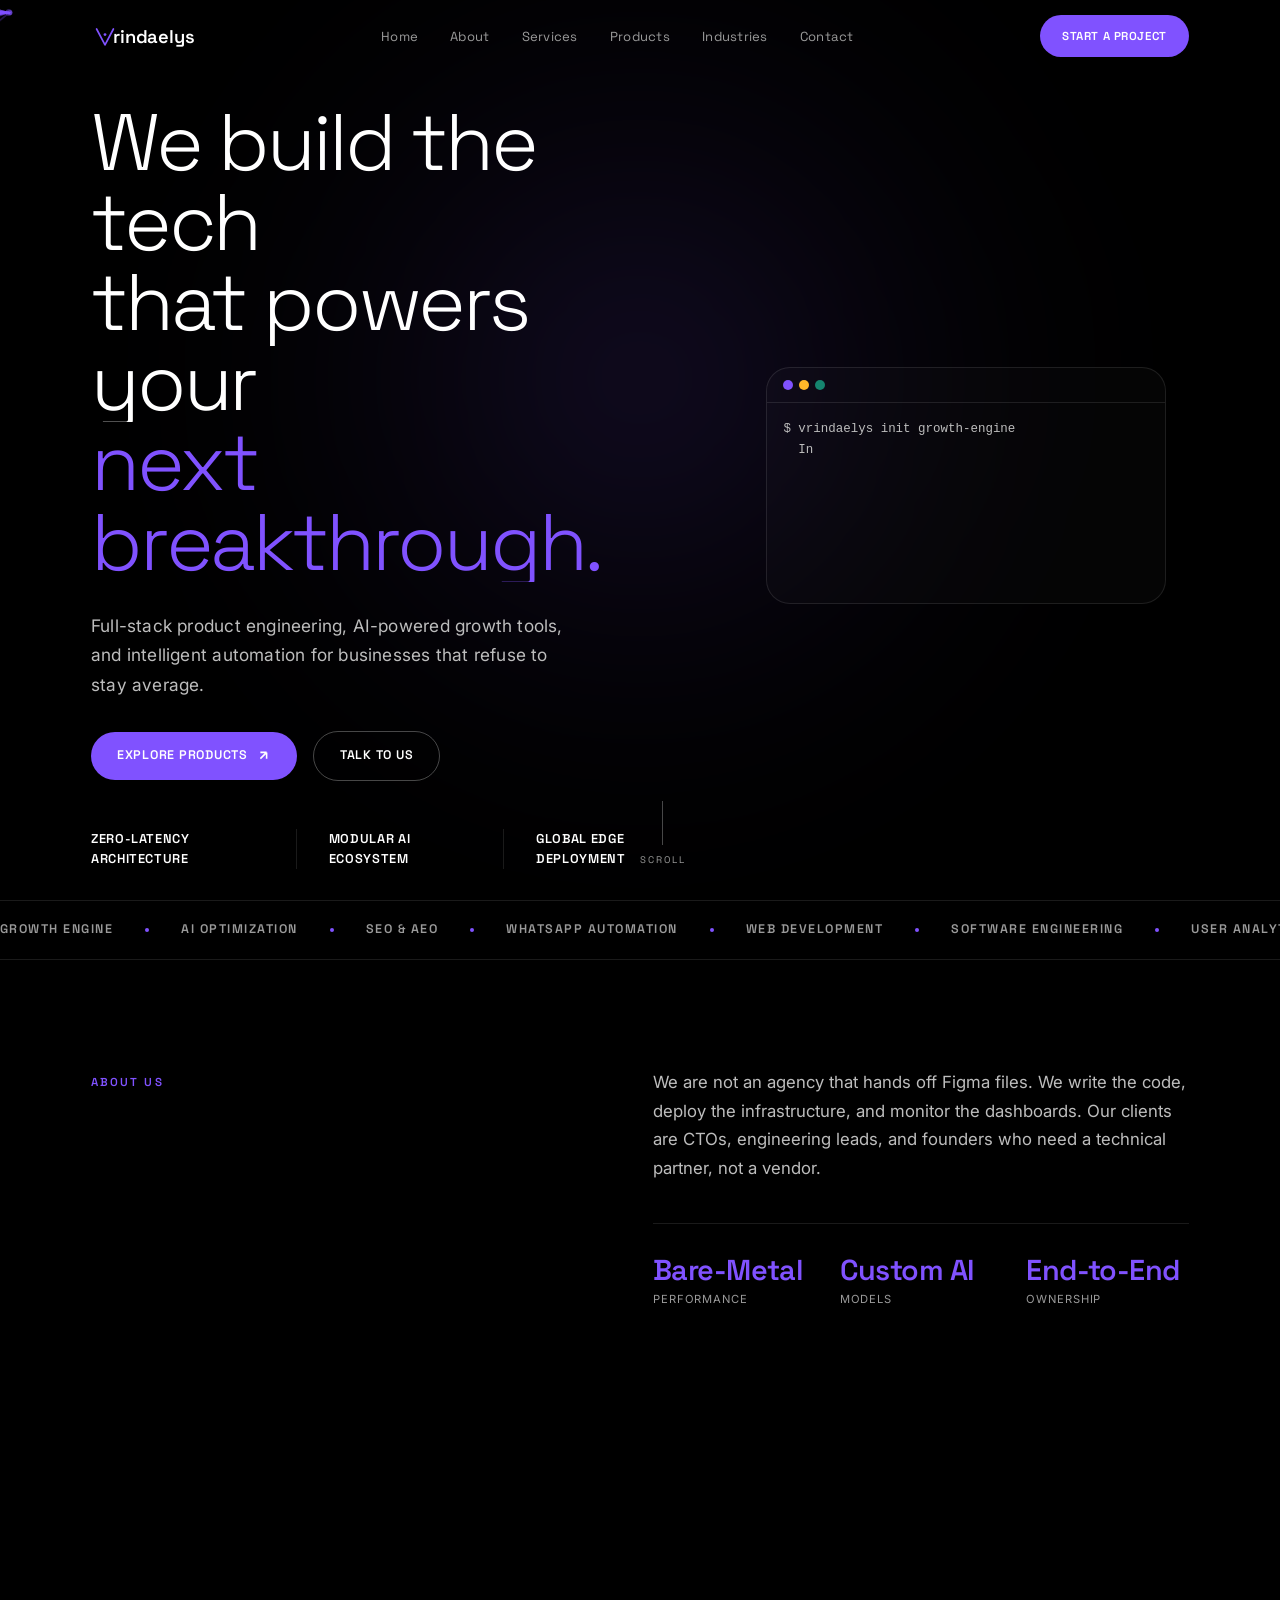
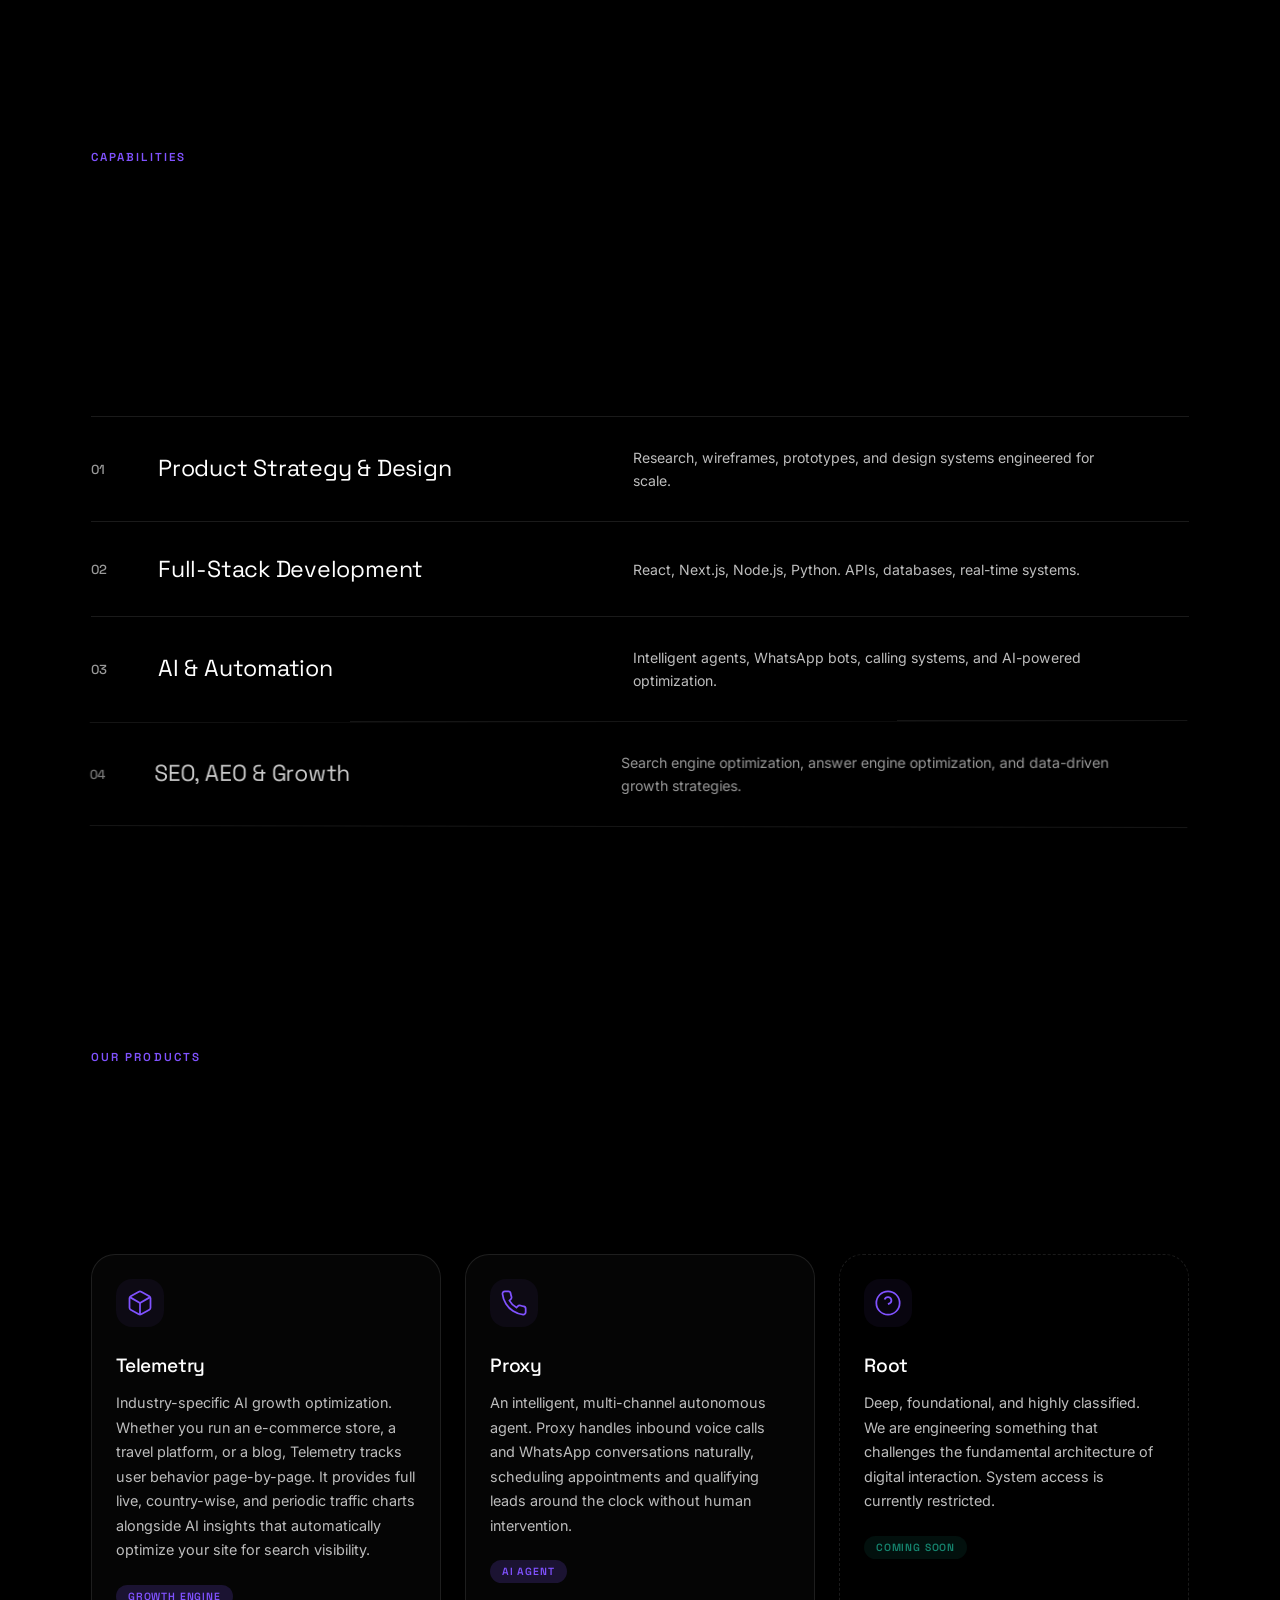
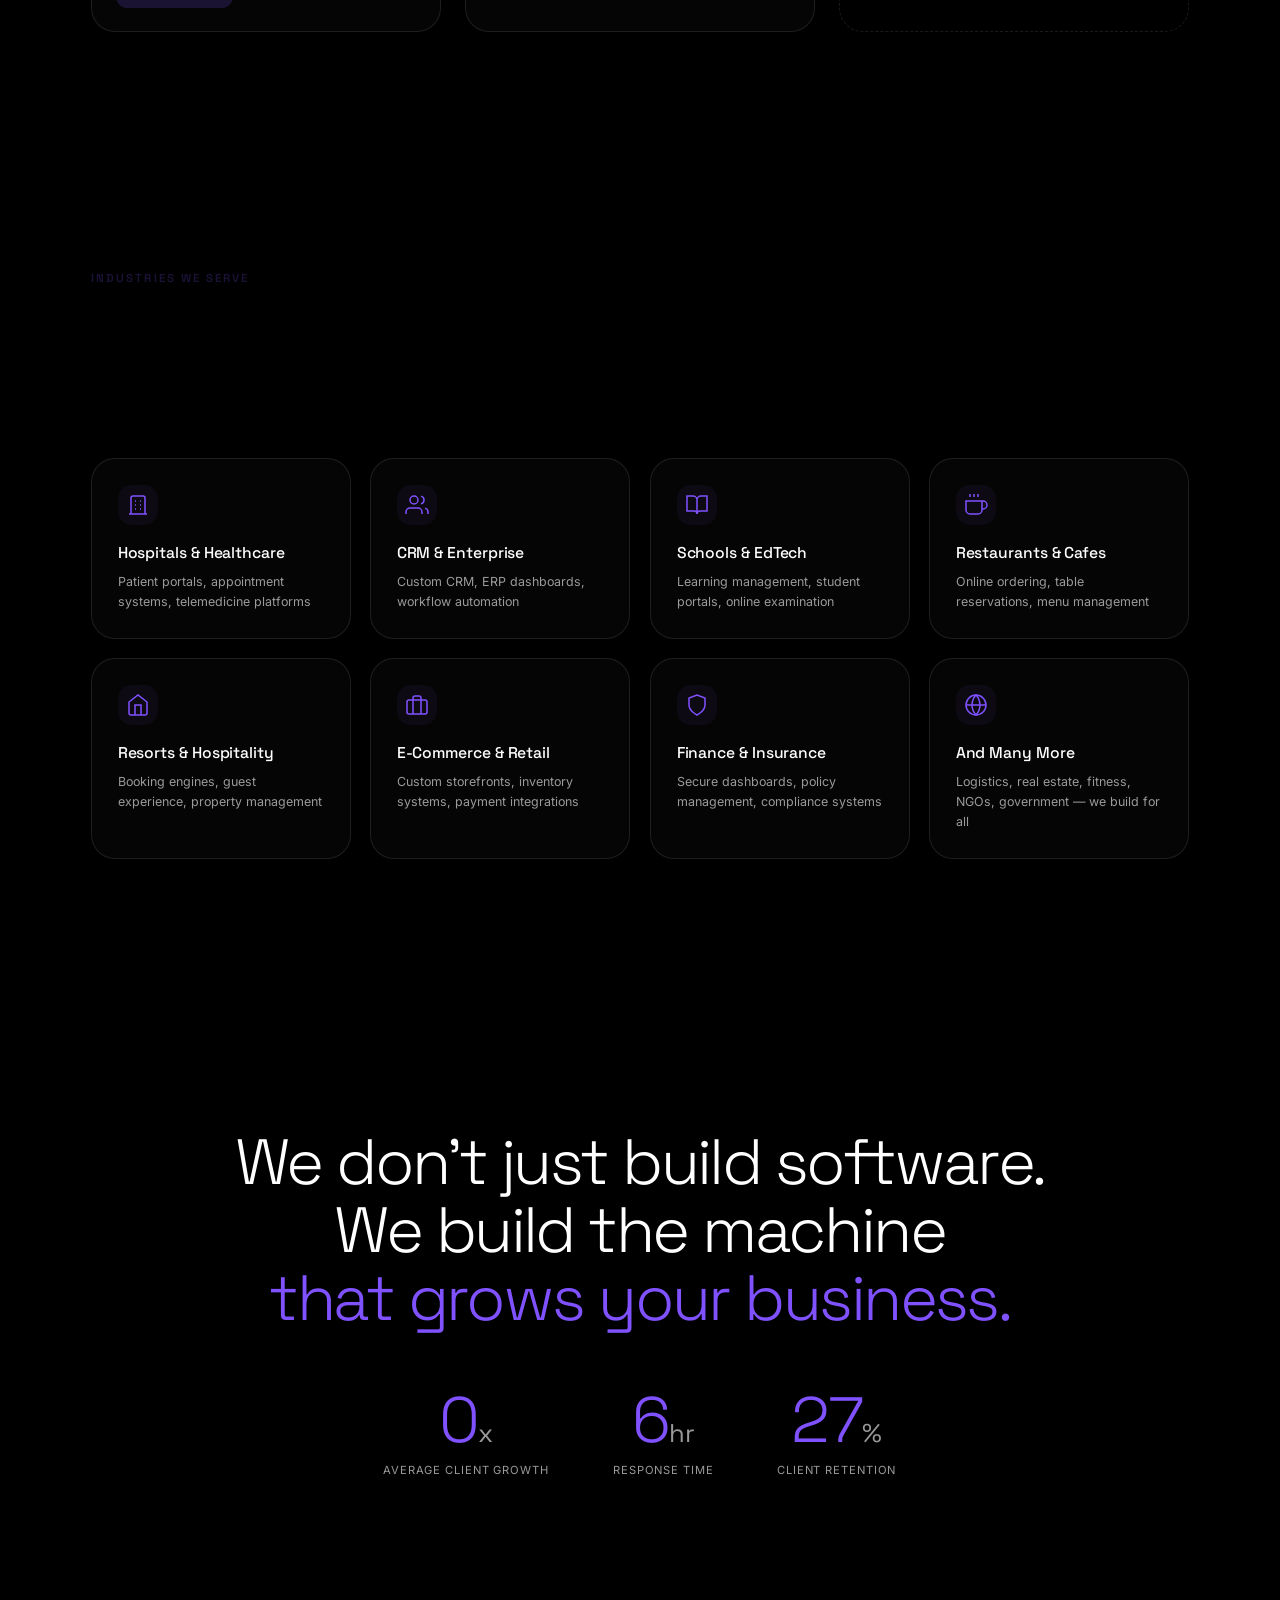
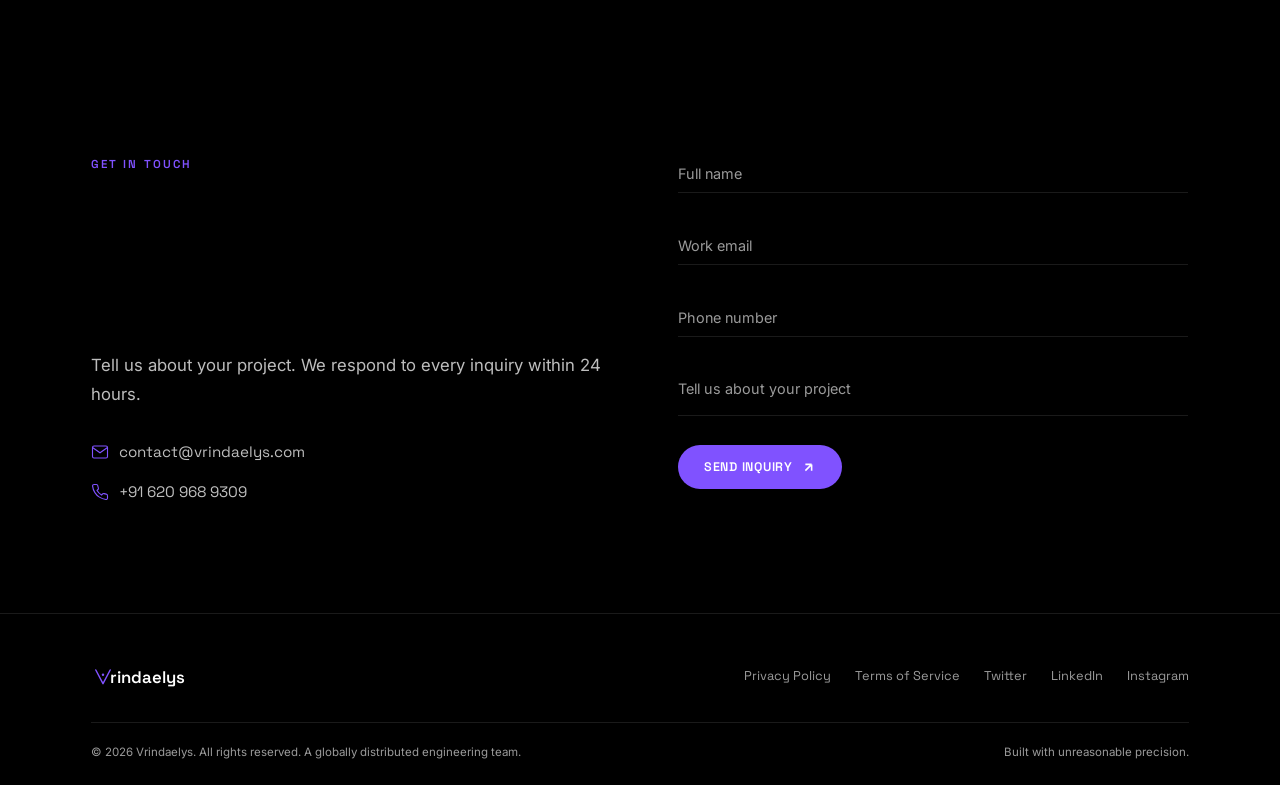
==== index.html @ 3edc466e "SEO and AI readiness changes" ====
<!DOCTYPE html>
<html lang="en">
<head>
    <meta charset="UTF-8">
    <meta name="viewport" content="width=device-width, initial-scale=1.0">
    <title>Vrindaelys — AI-Powered Product Engineering &amp; Growth</title>
    <meta name="description" content="Vrindaelys is a product engineering studio building full-stack software, AI agents, WhatsApp automation, and SEO growth tools for businesses worldwide.">
    <meta name="keywords" content="Vrindaelys, product engineering, full-stack development, AI agents, WhatsApp automation, SEO, AEO, growth tools, software engineering, web development">
    <meta name="author" content="Vrindaelys">
    <meta name="robots" content="index, follow, max-image-preview:large, max-snippet:-1, max-video-preview:-1">
    <meta name="theme-color" content="#000000">
    <link rel="canonical" href="https://www.vrindaelys.com/">

    <!-- Open Graph -->
    <meta property="og:type" content="website">
    <meta property="og:site_name" content="Vrindaelys">
    <meta property="og:title" content="Vrindaelys — AI-Powered Product Engineering &amp; Growth">
    <meta property="og:description" content="Vrindaelys is a product engineering studio building full-stack software, AI agents, WhatsApp automation, and SEO growth tools for businesses worldwide.">
    <meta property="og:url" content="https://www.vrindaelys.com/">
    <meta property="og:image" content="https://www.vrindaelys.com/assets/og-image.png">
    <meta property="og:image:width" content="1200">
    <meta property="og:image:height" content="630">
    <meta property="og:image:alt" content="Vrindaelys — product engineering studio">
    <meta property="og:locale" content="en_US">

    <!-- Twitter / X -->
    <meta name="twitter:card" content="summary_large_image">
    <meta name="twitter:title" content="Vrindaelys — AI-Powered Product Engineering &amp; Growth">
    <meta name="twitter:description" content="Full-stack software, AI agents, WhatsApp automation, and SEO growth tools for businesses worldwide.">
    <meta name="twitter:image" content="https://www.vrindaelys.com/assets/og-image.png">

    <!-- Icons & manifest -->
    <link rel="icon" type="image/svg+xml" href="/favicon.svg">
    <link rel="apple-touch-icon" href="/favicon.svg">
    <link rel="manifest" href="/site.webmanifest">

    <link rel="preconnect" href="https://fonts.googleapis.com">
    <link rel="preconnect" href="https://fonts.gstatic.com" crossorigin>
    <link href="https://fonts.googleapis.com/css2?family=Space+Grotesk:wght@300;400;500;600;700&family=Inter:wght@300;400;500;600;700&display=swap" rel="stylesheet">
    <link rel="stylesheet" href="styles/main.css?v=3">
    <link rel="stylesheet" href="styles/components.css?v=3">
    <link rel="stylesheet" href="styles/animations.css">
    <script async src="https://abggrowth-engine.onrender.com/snippet/abg.js" data-key="abg_live_0d83f8485c0e74e322b098e8" data-api="https://abggrowth-engine.onrender.com/api/v1"></script>

    <!-- Structured data: Organization + WebSite + Products for search & AI engines -->
    <script type="application/ld+json">
    {
      "@context": "https://schema.org",
      "@graph": [
        {
          "@type": "Organization",
          "@id": "https://www.vrindaelys.com/#organization",
          "name": "Vrindaelys",
          "legalName": "Vrindaelys",
          "url": "https://www.vrindaelys.com/",
          "logo": {
            "@type": "ImageObject",
            "url": "https://www.vrindaelys.com/favicon.svg"
          },
          "image": "https://www.vrindaelys.com/assets/og-image.png",
          "description": "Vrindaelys is a product engineering studio building full-stack software, AI agents, WhatsApp automation, and SEO growth tools for businesses worldwide.",
          "email": "contact@vrindaelys.com",
          "telephone": "+91-620-968-9309",
          "areaServed": "Worldwide",
          "address": {
            "@type": "PostalAddress",
            "addressCountry": "IN"
          },
          "knowsAbout": [
            "Product Engineering",
            "Full-Stack Development",
            "AI Agents",
            "WhatsApp Automation",
            "Voice Automation",
            "Search Engine Optimization",
            "Answer Engine Optimization",
            "Web Development",
            "Software Engineering"
          ],
          "sameAs": []
        },
        {
          "@type": "WebSite",
          "@id": "https://www.vrindaelys.com/#website",
          "url": "https://www.vrindaelys.com/",
          "name": "Vrindaelys",
          "description": "Product engineering studio building full-stack software, AI agents, automation, and SEO growth tools.",
          "publisher": { "@id": "https://www.vrindaelys.com/#organization" },
          "inLanguage": "en"
        },
        {
          "@type": "WebPage",
          "@id": "https://www.vrindaelys.com/#webpage",
          "url": "https://www.vrindaelys.com/",
          "name": "Vrindaelys — AI-Powered Product Engineering & Growth",
          "isPartOf": { "@id": "https://www.vrindaelys.com/#website" },
          "about": { "@id": "https://www.vrindaelys.com/#organization" },
          "inLanguage": "en"
        },
        {
          "@type": "SoftwareApplication",
          "name": "Telemetry",
          "applicationCategory": "BusinessApplication",
          "operatingSystem": "Web",
          "description": "Industry-specific AI growth optimization. Telemetry tracks user behavior page-by-page with live, country-wise, and periodic traffic charts plus AI insights that automatically optimize a site for search visibility.",
          "publisher": { "@id": "https://www.vrindaelys.com/#organization" }
        },
        {
          "@type": "SoftwareApplication",
          "name": "Proxy",
          "applicationCategory": "BusinessApplication",
          "operatingSystem": "Web",
          "description": "An intelligent, multi-channel autonomous agent. Proxy handles inbound voice calls and WhatsApp conversations naturally, scheduling appointments and qualifying leads around the clock.",
          "publisher": { "@id": "https://www.vrindaelys.com/#organization" }
        }
      ]
    }
    </script>
</head>
<body>
    <div class="glow-orb"></div>
    <div class="noise"></div>
    <canvas id="bgCanvas"></canvas>
    <canvas id="cursorCanvas"></canvas>
    <div id="fxLayer"></div>
    <div class="scroll-bar" id="scrollBar"></div>

    <nav class="nav" id="nav">
        <div class="nav-inner">
            <a href="#" class="logo" data-h>
                <svg width="28" height="28" viewBox="0 0 100 100" fill="none">
                    <path d="M20 25 L50 82 L80 25" stroke="currentColor" stroke-width="6" fill="none" stroke-linecap="round" stroke-linejoin="round"/>
                    <circle cx="50" cy="45" r="5" fill="currentColor"/>
                </svg>
                <span><span class="sr-only">V</span>rindaelys</span>
            </a>
            <div class="nav-links" id="navLinks">
                <a href="#home" class="nav-link" data-h>Home</a>
                <a href="#about" class="nav-link" data-h>About</a>
                <a href="#services" class="nav-link" data-h>Services</a>
                <a href="#products" class="nav-link" data-h>Products</a>
                <a href="#industries" class="nav-link" data-h>Industries</a>
                <a href="#contact" class="nav-link" data-h>Contact</a>
            </div>
            <a href="#contact" class="nav-cta" data-h>Start a project</a>
            <button class="burger" id="burger" aria-label="Menu"><span></span><span></span><span></span></button>
        </div>
    </nav>

    <div class="mob-overlay" id="mobOverlay">
        <div class="mob-inner">
            <a href="#home" class="mob-link">Home</a>
            <a href="#about" class="mob-link">About</a>
            <a href="#services" class="mob-link">Services</a>
            <a href="#products" class="mob-link">Products</a>
            <a href="#industries" class="mob-link">Industries</a>
            <a href="#contact" class="mob-link">Contact</a>
        </div>
    </div>

    <main>
        <!-- HERO -->
        <section id="home" class="hero">
            <div class="container hero-grid">
                <div class="hero-content">

                    <h1 class="hero-h1">
                        <span class="rv-mask" data-d="80"><span class="rv-inner">We build the tech</span></span>
                        <span class="rv-mask" data-d="160"><span class="rv-inner">that powers your</span></span>
                        <span class="rv-mask hero-accent" data-d="240"><span class="rv-inner">next breakthrough.</span></span>
                    </h1>
                    <p class="hero-sub rv" data-d="320">Full-stack product engineering, AI-powered growth tools, and intelligent automation for businesses that refuse to stay average.</p>
                    <div class="hero-btns rv" data-d="400">
                        <a href="#products" class="btn-primary" data-h>
                            <span>Explore products</span>
                            <svg width="15" height="15" viewBox="0 0 24 24" fill="none" stroke="currentColor" stroke-width="2.5"><path d="M7 17L17 7M17 7H7M17 7V17"/></svg>
                        </a>
                        <a href="#contact" class="btn-secondary" data-h>Talk to us</a>
                    </div>
                    <div class="hero-metrics rv" data-d="520">
                        <div class="hm"><span class="hm-text">Zero-Latency Architecture</span></div>
                        <div class="hm-sep"></div>
                        <div class="hm"><span class="hm-text">Modular AI Ecosystem</span></div>
                        <div class="hm-sep"></div>
                        <div class="hm"><span class="hm-text">Global Edge Deployment</span></div>
                    </div>
                </div>
                <div class="hero-visual rv" data-d="300">
                    <div class="terminal">
                        <div class="terminal-bar"><span></span><span></span><span></span></div>
                        <div class="terminal-body" id="terminalBody"></div>
                    </div>
                </div>
            </div>
            <div class="scroll-cue rv" data-d="700">
                <div class="sc-line"></div>
                <span>Scroll</span>
            </div>
        </section>

        <!-- TICKER -->
        <div class="ticker">
            <div class="ticker-track">
                <span>Growth Engine</span><span class="t-dot"></span>
                <span>AI Optimization</span><span class="t-dot"></span>
                <span>SEO & AEO</span><span class="t-dot"></span>
                <span>WhatsApp Automation</span><span class="t-dot"></span>
                <span>Web Development</span><span class="t-dot"></span>
                <span>Software Engineering</span><span class="t-dot"></span>
                <span>User Analytics</span><span class="t-dot"></span>
                <span>AI Agents</span><span class="t-dot"></span>
                <span>Growth Engine</span><span class="t-dot"></span>
                <span>AI Optimization</span><span class="t-dot"></span>
                <span>SEO & AEO</span><span class="t-dot"></span>
                <span>WhatsApp Automation</span><span class="t-dot"></span>
                <span>Web Development</span><span class="t-dot"></span>
                <span>Software Engineering</span><span class="t-dot"></span>
                <span>User Analytics</span><span class="t-dot"></span>
                <span>AI Agents</span><span class="t-dot"></span>
            </div>
        </div>

        <!-- ABOUT -->
        <section id="about" class="sec about-sec">
            <div class="container">
                <div class="about-grid">
                    <div class="about-left">
                        <span class="tag rv">About us</span>
                        <h2 class="sec-h rv">Vrindaelys is a team of engineers, architects, and designers who ship production-grade systems.</h2>
                    </div>
                    <div class="about-right">
                        <p class="body-p rv">We are not an agency that hands off Figma files. We write the code, deploy the infrastructure, and monitor the dashboards. Our clients are CTOs, engineering leads, and founders who need a technical partner, not a vendor.</p>
                        <div class="kpi-row rv">
                            <div class="kpi"><span class="kpi-n">Bare-Metal</span><span class="kpi-l">Performance</span></div>
                            <div class="kpi"><span class="kpi-n">Custom AI</span><span class="kpi-l">Models</span></div>
                            <div class="kpi"><span class="kpi-n">End-to-End</span><span class="kpi-l">Ownership</span></div>
                        </div>
                    </div>
                </div>
            </div>
        </section>

        <!-- SERVICES -->
        <section id="services" class="sec services-sec">
            <div class="container">
                <span class="tag rv">Capabilities</span>
                <h2 class="sec-h rv">End-to-end product engineering.</h2>
                <div class="srv-list">
                    <div class="srv-row rv" data-h>
                        <span class="srv-i">01</span>
                        <h3 class="srv-t">Product Strategy & Design</h3>
                        <p class="srv-d">Research, wireframes, prototypes, and design systems engineered for scale.</p>
                        <div class="srv-arrow"><svg width="18" height="18" viewBox="0 0 24 24" fill="none" stroke="currentColor" stroke-width="2"><path d="M7 17L17 7M17 7H7M17 7V17"/></svg></div>
                    </div>
                    <div class="srv-row rv" data-h>
                        <span class="srv-i">02</span>
                        <h3 class="srv-t">Full-Stack Development</h3>
                        <p class="srv-d">React, Next.js, Node.js, Python. APIs, databases, real-time systems.</p>
                        <div class="srv-arrow"><svg width="18" height="18" viewBox="0 0 24 24" fill="none" stroke="currentColor" stroke-width="2"><path d="M7 17L17 7M17 7H7M17 7V17"/></svg></div>
                    </div>
                    <div class="srv-row rv" data-h>
                        <span class="srv-i">03</span>
                        <h3 class="srv-t">AI & Automation</h3>
                        <p class="srv-d">Intelligent agents, WhatsApp bots, calling systems, and AI-powered optimization.</p>
                        <div class="srv-arrow"><svg width="18" height="18" viewBox="0 0 24 24" fill="none" stroke="currentColor" stroke-width="2"><path d="M7 17L17 7M17 7H7M17 7V17"/></svg></div>
                    </div>
                    <div class="srv-row rv" data-h>
                        <span class="srv-i">04</span>
                        <h3 class="srv-t">SEO, AEO & Growth</h3>
                        <p class="srv-d">Search engine optimization, answer engine optimization, and data-driven growth strategies.</p>
                        <div class="srv-arrow"><svg width="18" height="18" viewBox="0 0 24 24" fill="none" stroke="currentColor" stroke-width="2"><path d="M7 17L17 7M17 7H7M17 7V17"/></svg></div>
                    </div>
                </div>
            </div>
        </section>

        <!-- PRODUCTS -->
        <section id="products" class="sec products-sec">
            <div class="container">
                <span class="tag rv">Our products</span>
                <h2 class="sec-h rv">Tools we built and ship ourselves.</h2>
                <div class="prod-grid">
                    <div class="prod-card rv" data-h>
                        <div class="prod-icon">
                            <svg width="28" height="28" viewBox="0 0 24 24" fill="none" stroke="currentColor" stroke-width="1.5"><path d="M21 16V8a2 2 0 00-1-1.73l-7-4a2 2 0 00-2 0l-7 4A2 2 0 003 8v8a2 2 0 001 1.73l7 4a2 2 0 002 0l7-4A2 2 0 0021 16z"/><polyline points="3.27 6.96 12 12.01 20.73 6.96"/><line x1="12" y1="22.08" x2="12" y2="12"/></svg>
                        </div>
                        <h3>Telemetry</h3>
                        <p>Industry-specific AI growth optimization. Whether you run an e-commerce store, a travel platform, or a blog, Telemetry tracks user behavior page-by-page. It provides full live, country-wise, and periodic traffic charts alongside AI insights that automatically optimize your site for search visibility.</p>
                        <span class="prod-tag">Growth Engine</span>
                    </div>
                    <div class="prod-card rv" data-h>
                        <div class="prod-icon">
                            <svg width="28" height="28" viewBox="0 0 24 24" fill="none" stroke="currentColor" stroke-width="1.5"><path d="M22 16.92v3a2 2 0 01-2.18 2 19.79 19.79 0 01-8.63-3.07 19.5 19.5 0 01-6-6 19.79 19.79 0 01-3.07-8.67A2 2 0 014.11 2h3a2 2 0 012 1.72c.127.96.361 1.903.7 2.81a2 2 0 01-.45 2.11L8.09 9.91a16 16 0 006 6l1.27-1.27a2 2 0 012.11-.45c.907.339 1.85.573 2.81.7A2 2 0 0122 16.92z"/></svg>
                        </div>
                        <h3>Proxy</h3>
                        <p>An intelligent, multi-channel autonomous agent. Proxy handles inbound voice calls and WhatsApp conversations naturally, scheduling appointments and qualifying leads around the clock without human intervention.</p>
                        <span class="prod-tag">AI Agent</span>
                    </div>
                    <div class="prod-card prod-card--teaser rv" data-h>
                        <div class="prod-icon">
                            <svg width="28" height="28" viewBox="0 0 24 24" fill="none" stroke="currentColor" stroke-width="1.5"><circle cx="12" cy="12" r="10"/><path d="M9.09 9a3 3 0 015.83 1c0 2-3 3-3 3M12 17h.01"/></svg>
                        </div>
                        <h3>Root</h3>
                        <p>Deep, foundational, and highly classified. We are engineering something that challenges the fundamental architecture of digital interaction. System access is currently restricted.</p>
                        <span class="prod-tag">Coming Soon</span>
                    </div>
                </div>
            </div>
        </section>

        <!-- INDUSTRIES -->
        <section id="industries" class="sec industries-sec">
            <div class="container">
                <span class="tag rv">Industries we serve</span>
                <h2 class="sec-h rv">We build for every business that wants to win online.</h2>
                <div class="ind-grid">
                    <div class="ind-card rv" data-h>
                        <div class="ind-icon"><svg width="24" height="24" viewBox="0 0 24 24" fill="none" stroke="currentColor" stroke-width="1.5"><path d="M3 21h18M9 8h1M9 12h1M9 16h1M14 8h1M14 12h1M14 16h1M5 21V5a2 2 0 012-2h10a2 2 0 012 2v16"/></svg></div>
                        <h4>Hospitals & Healthcare</h4>
                        <p>Patient portals, appointment systems, telemedicine platforms</p>
                    </div>
                    <div class="ind-card rv" data-h>
                        <div class="ind-icon"><svg width="24" height="24" viewBox="0 0 24 24" fill="none" stroke="currentColor" stroke-width="1.5"><path d="M17 21v-2a4 4 0 00-4-4H5a4 4 0 00-4 4v2M9 11a4 4 0 100-8 4 4 0 000 8zM23 21v-2a4 4 0 00-3-3.87M16 3.13a4 4 0 010 7.75"/></svg></div>
                        <h4>CRM & Enterprise</h4>
                        <p>Custom CRM, ERP dashboards, workflow automation</p>
                    </div>
                    <div class="ind-card rv" data-h>
                        <div class="ind-icon"><svg width="24" height="24" viewBox="0 0 24 24" fill="none" stroke="currentColor" stroke-width="1.5"><path d="M2 3h6a4 4 0 014 4v14a3 3 0 00-3-3H2zM22 3h-6a4 4 0 00-4 4v14a3 3 0 013-3h7z"/></svg></div>
                        <h4>Schools & EdTech</h4>
                        <p>Learning management, student portals, online examination</p>
                    </div>
                    <div class="ind-card rv" data-h>
                        <div class="ind-icon"><svg width="24" height="24" viewBox="0 0 24 24" fill="none" stroke="currentColor" stroke-width="1.5"><path d="M18 8h1a4 4 0 010 8h-1M2 8h16v9a4 4 0 01-4 4H6a4 4 0 01-4-4V8zM6 1v3M10 1v3M14 1v3"/></svg></div>
                        <h4>Restaurants & Cafes</h4>
                        <p>Online ordering, table reservations, menu management</p>
                    </div>
                    <div class="ind-card rv" data-h>
                        <div class="ind-icon"><svg width="24" height="24" viewBox="0 0 24 24" fill="none" stroke="currentColor" stroke-width="1.5"><path d="M3 9l9-7 9 7v11a2 2 0 01-2 2H5a2 2 0 01-2-2z"/><polyline points="9 22 9 12 15 12 15 22"/></svg></div>
                        <h4>Resorts & Hospitality</h4>
                        <p>Booking engines, guest experience, property management</p>
                    </div>
                    <div class="ind-card rv" data-h>
                        <div class="ind-icon"><svg width="24" height="24" viewBox="0 0 24 24" fill="none" stroke="currentColor" stroke-width="1.5"><rect x="2" y="7" width="20" height="14" rx="2" ry="2"/><path d="M16 21V5a2 2 0 00-2-2h-4a2 2 0 00-2 2v16"/></svg></div>
                        <h4>E-Commerce & Retail</h4>
                        <p>Custom storefronts, inventory systems, payment integrations</p>
                    </div>
                    <div class="ind-card rv" data-h>
                        <div class="ind-icon"><svg width="24" height="24" viewBox="0 0 24 24" fill="none" stroke="currentColor" stroke-width="1.5"><path d="M12 22s8-4 8-10V5l-8-3-8 3v7c0 6 8 10 8 10z"/></svg></div>
                        <h4>Finance & Insurance</h4>
                        <p>Secure dashboards, policy management, compliance systems</p>
                    </div>
                    <div class="ind-card rv" data-h>
                        <div class="ind-icon"><svg width="24" height="24" viewBox="0 0 24 24" fill="none" stroke="currentColor" stroke-width="1.5"><circle cx="12" cy="12" r="10"/><line x1="2" y1="12" x2="22" y2="12"/><path d="M12 2a15.3 15.3 0 014 10 15.3 15.3 0 01-4 10 15.3 15.3 0 01-4-10 15.3 15.3 0 014-10z"/></svg></div>
                        <h4>And Many More</h4>
                        <p class="scramble" data-text="Logistics, real estate, fitness, NGOs, government — we build for all">Logistics, real estate, fitness, NGOs, government — we build for all</p>
                    </div>
                </div>
            </div>
        </section>

        <!-- BIG STATEMENT (replaces work/testimonial) -->
        <section class="sec statement-sec">
            <div class="container">
                <div class="statement rv">
                    <h2 class="statement-h">
                        <span class="s-line rv" data-d="0">We don't just build software.</span>
                        <span class="s-line rv" data-d="120">We build the machine</span>
                        <span class="s-line s-accent rv" data-d="240">that grows your business.</span>
                    </h2>
                    <div class="statement-stats">
                        <div class="ss rv" data-d="300"><span class="ss-n" data-count="3" data-int>0</span><span class="ss-u">x</span><span class="ss-l">Average client growth</span></div>
                        <div class="ss rv" data-d="380"><span class="ss-n" data-count="24" data-int>0</span><span class="ss-u">hr</span><span class="ss-l">Response time</span></div>
                        <div class="ss rv" data-d="460"><span class="ss-n" data-count="100" data-int>0</span><span class="ss-u">%</span><span class="ss-l">Client retention</span></div>
                    </div>
                </div>
            </div>
        </section>

        <!-- CONTACT -->
        <section id="contact" class="sec contact-sec">
            <div class="container">
                <div class="contact-grid">
                    <div class="contact-left">
                        <span class="tag rv">Get in touch</span>
                        <h2 class="contact-h rv">Let's build<br>something real.</h2>
                        <p class="body-p rv">Tell us about your project. We respond to every inquiry within 24 hours.</p>
                        <div class="contact-details rv">
                            <a href="mailto:contact@vrindaelys.com" class="contact-item" data-h>
                                <svg width="18" height="18" viewBox="0 0 24 24" fill="none" stroke="currentColor" stroke-width="1.5"><path d="M4 4h16c1.1 0 2 .9 2 2v12c0 1.1-.9 2-2 2H4c-1.1 0-2-.9-2-2V6c0-1.1.9-2 2-2z"/><polyline points="22,6 12,13 2,6"/></svg>
                                <span>contact@vrindaelys.com</span>
                            </a>
                            <a href="tel:+916209689309" class="contact-item" data-h>
                                <svg width="18" height="18" viewBox="0 0 24 24" fill="none" stroke="currentColor" stroke-width="1.5"><path d="M22 16.92v3a2 2 0 01-2.18 2 19.79 19.79 0 01-8.63-3.07 19.5 19.5 0 01-6-6 19.79 19.79 0 01-3.07-8.67A2 2 0 014.11 2h3a2 2 0 012 1.72c.127.96.361 1.903.7 2.81a2 2 0 01-.45 2.11L8.09 9.91a16 16 0 006 6l1.27-1.27a2 2 0 012.11-.45c.907.339 1.85.573 2.81.7A2 2 0 0122 16.92z"/></svg>
                                <span>+91 620 968 9309</span>
                            </a>
                        </div>
                    </div>
                    <div class="contact-right">
                        <form id="contactForm" autocomplete="off">
                            <div class="fld rv">
                                <input type="text" id="cName" name="name" required placeholder=" ">
                                <label for="cName">Full name</label>
                                <div class="fld-bar"></div>
                            </div>
                            <div class="fld rv">
                                <input type="email" id="cEmail" name="email" required placeholder=" ">
                                <label for="cEmail">Work email</label>
                                <div class="fld-bar"></div>
                            </div>
                            <div class="fld rv">
                                <input type="tel" id="cPhone" name="phone" placeholder=" ">
                                <label for="cPhone">Phone number</label>
                                <div class="fld-bar"></div>
                            </div>
                            <div class="fld rv">
                                <textarea id="cMsg" name="message" rows="1" required placeholder=" "></textarea>
                                <label for="cMsg">Tell us about your project</label>
                                <div class="fld-bar"></div>
                            </div>
                            <button type="submit" class="btn-primary submit-btn rv" data-h>
                                <span class="s-label">Send inquiry</span>
                                <span class="s-load">Sending...</span>
                                <span class="s-done">Sent</span>
                                <svg width="15" height="15" viewBox="0 0 24 24" fill="none" stroke="currentColor" stroke-width="2.5"><path d="M7 17L17 7M17 7H7M17 7V17"/></svg>
                            </button>
                        </form>
                    </div>
                </div>
            </div>
        </section>
    </main>

    <footer class="footer">
        <div class="container footer-inner">
            <div class="footer-top">
                <div class="footer-brand">
                    <svg width="24" height="24" viewBox="0 0 100 100" fill="none"><path d="M20 25 L50 82 L80 25" stroke="currentColor" stroke-width="6" fill="none" stroke-linecap="round" stroke-linejoin="round"/><circle cx="50" cy="45" r="5" fill="currentColor"/></svg>
                    <span><span class="sr-only">V</span>rindaelys</span>
                </div>
                <div class="footer-links">
                    <a href="#" data-h>Privacy Policy</a>
                    <a href="#" data-h>Terms of Service</a>
                    <a href="#" data-h>Twitter</a>
                    <a href="#" data-h>LinkedIn</a>
                    <a href="#" data-h>Instagram</a>
                </div>
            </div>
            <div class="footer-bottom">
                <span>&copy; 2026 Vrindaelys. All rights reserved. A globally distributed engineering team.</span>
                <span>Built with unreasonable precision.</span>
            </div>
        </div>
    </footer>

    <script src="js/main.js"></script>
</body>
</html>
---- styles/main.css ----
:root {
    /* ===== DALA SYSTEM — pure void + single violet authority ===== */
    --bg: #000000;            /* Void — base canvas */
    --bg-raised: rgba(255,255,255,0.02); /* barely-there; cards are hairlines on the void */
    --bg-tint: rgba(128,82,255,0.06);
    --text: #ffffff;          /* Bone */
    --text-2: #bdbdbd;        /* Ash — secondary */
    --text-3: #9a9a9a;        /* Smoke — tertiary */
    --accent: #8052ff;        /* Plum Voltage — the only filled chromatic surface */
    --accent-2: #9a78ff;      /* lighter plum for hover */
    --accent-glow: rgba(128,82,255,0.18);
    --amber: #ffb829;         /* Amber Spark — lightweight accent only */
    --green: #15846e;         /* Lichen — success / node accent */
    --red: #fa5252;
    --border: rgba(255,255,255,0.10);
    --border-h: rgba(255,255,255,0.28);

    --f1: 'Space Grotesk', system-ui, sans-serif;
    --f2: 'Inter', system-ui, sans-serif;

    --ease: cubic-bezier(0.22, 1, 0.36, 1);
    --fast: .25s;
    --med: .5s;
    --nav-h: 72px;
    --r: 24px;       /* Dala radius — rounded squares for cards */
    --pill: 999px;   /* full pills for small interactive elements */
}

*,*::before,*::after{margin:0;padding:0;box-sizing:border-box}
.sr-only{position:absolute;width:1px;height:1px;padding:0;margin:-1px;overflow:hidden;clip:rect(0,0,0,0);white-space:nowrap;border:0}
::selection{background:var(--accent);color:#fff}
html{scroll-behavior:smooth;font-size:16px;-webkit-font-smoothing:antialiased}

body{
    font-family:var(--f2);
    background:var(--bg);
    color:var(--text);
    line-height:1.6;
    overflow-x:hidden;
    cursor:none;
}

a{color:inherit;text-decoration:none;cursor:none}
button{cursor:none;border:none;background:none;font-family:inherit}
input,textarea,select{cursor:none;font-family:inherit}

.container{max-width:1200px;margin:0 auto;padding:0 clamp(20px,4vw,56px)}

/* Ambient glow — single subtle plum radial (no gradients of mixed hue, no noise) */
.glow-orb {
    position: fixed;
    top: 42%; left: 50%;
    transform: translate(-50%, -50%);
    width: 70vw; height: 70vw;
    background: radial-gradient(circle, rgba(128,82,255,0.16) 0%, rgba(128,82,255,0.05) 35%, rgba(0,0,0,0) 70%);
    border-radius: 50%;
    z-index: 0;
    pointer-events: none;
    animation: pulseOrb 14s infinite alternate ease-in-out;
    filter: blur(90px);
}
@keyframes pulseOrb {
    0% { transform: translate(-50%, -50%) scale(1); opacity: 0.55; }
    100% { transform: translate(-50%, -50%) scale(1.18); opacity: 0.85; }
}
/* Dala forbids texture/noise on the void */
.noise { display: none; }

/* Canvas */
#bgCanvas{position:fixed;top:0;left:0;width:100%;height:100%;z-index:2;pointer-events:none}
#cursorCanvas{position:fixed;top:0;left:0;width:100%;height:100%;z-index:99999;pointer-events:none}

/* Click FX */
#fxLayer{position:fixed;inset:0;z-index:99990;pointer-events:none;overflow:hidden}

.fx-ring{
    position:absolute;
    border-radius:50%;
    border:2px solid var(--accent);
    transform:translate(-50%,-50%) scale(0);
    opacity:.7;
    animation:ring-expand .7s var(--ease) forwards;
}
.fx-ring.r2{border-color:var(--accent-2);animation-delay:.08s;animation-duration:.9s}
.fx-ring.r3{border-color:var(--amber);animation-delay:.15s;animation-duration:1.1s}

@keyframes ring-expand{to{transform:translate(-50%,-50%) scale(1);opacity:0}}

.fx-dot{
    position:absolute;
    width:5px;height:5px;
    border-radius:50%;
    transform:translate(-50%,-50%);
}

/* Progress */
.scroll-bar{position:fixed;top:0;left:0;width:0;height:3px;background:var(--accent);z-index:10001;border-radius:0 2px 2px 0}

/* ===== Eyebrow / kicker — system flag above headlines ===== */
.tag{
    display:inline-block;
    font-family:var(--f1);
    font-size:.72rem;font-weight:600;
    text-transform:uppercase;letter-spacing:.18em;
    color:var(--accent);margin-bottom:1.4rem;
}

.sec{padding:clamp(72px,12vh,160px) 0;position:relative;z-index:1}

/* ===== Display headlines — etched-thin signature (weight 300, tight tracking) ===== */
.sec-h{
    font-family:var(--f1);
    font-size:clamp(2.1rem,4.6vw,3.6rem);
    font-weight:300;line-height:1.08;
    letter-spacing:-.035em;
    margin-bottom:2.5rem;max-width:720px;
}

.body-p{font-size:1.05rem;color:var(--text-2);max-width:540px;line-height:1.7}

@media(max-width:768px){
    .cur-dot,.cur-ring{display:none!important}
    body{cursor:auto}
    a,button,input,textarea,select{cursor:auto}
}
---- styles/components.css ----
/* NAV */
.nav{position:fixed;top:0;left:0;right:0;height:var(--nav-h);z-index:1000;transition:background var(--fast) ease,box-shadow var(--fast) ease}
.nav.scrolled{background:rgba(0,0,0,.72);backdrop-filter:blur(18px);-webkit-backdrop-filter:blur(18px);box-shadow:0 1px 0 var(--border)}
.nav-inner{max-width:1200px;margin:0 auto;padding:0 clamp(20px,4vw,56px);height:100%;display:flex;align-items:center;justify-content:space-between}

.logo{display:flex;align-items:center;gap:0;color:var(--text);transition:opacity .3s ease}
.logo:hover{opacity:.65}
.logo svg{color:var(--accent)}
.logo span{font-family:var(--f1);font-size:1.15rem;font-weight:600;letter-spacing:-.01em;margin-top:2px;margin-left:-6px}

.nav-links{display:flex;gap:2rem}
.nav-link{font-family:var(--f1);font-size:.82rem;font-weight:400;color:var(--text-3);position:relative;padding:3px 0;letter-spacing:.021em;transition:color var(--fast) ease}
.nav-link::after{content:'';position:absolute;bottom:-2px;left:0;width:0;height:2px;background:var(--accent);border-radius:1px;transition:width var(--med) var(--ease)}
.nav-link:hover{color:var(--text)}
.nav-link:hover::after{width:100%}

/* Ghost nav pill — the only colored element in the header */
.nav-cta{font-family:var(--f1);font-size:.72rem;font-weight:600;text-transform:uppercase;letter-spacing:.05em;color:#fff;background:var(--accent);padding:12px 22px;border-radius:var(--pill);transition:background var(--fast) ease,transform .2s var(--ease)}
.nav-cta:hover{background:var(--accent-2);transform:translateY(-1px)}

.burger{display:none;width:26px;height:18px;position:relative;z-index:1001}
.burger span{display:block;position:absolute;left:0;width:100%;height:2px;background:var(--text);border-radius:1px;transition:all .4s var(--ease)}
.burger span:nth-child(1){top:0}
.burger span:nth-child(2){top:50%;transform:translateY(-50%)}
.burger span:nth-child(3){bottom:0}
.burger.open span:nth-child(1){top:50%;transform:translateY(-50%) rotate(45deg)}
.burger.open span:nth-child(2){opacity:0;transform:translateX(-8px)}
.burger.open span:nth-child(3){bottom:50%;transform:translateY(50%) rotate(-45deg)}

.mob-overlay{position:fixed;inset:0;background:var(--bg);z-index:999;display:flex;align-items:center;justify-content:center;opacity:0;pointer-events:none;transition:opacity .5s var(--ease)}
.mob-overlay.open{opacity:1;pointer-events:all}
.mob-inner{display:flex;flex-direction:column;align-items:center;gap:1.5rem}
.mob-link{font-family:var(--f1);font-size:2.2rem;font-weight:300;letter-spacing:-.03em;color:var(--text);opacity:0;transform:translateY(20px);transition:opacity .5s var(--ease),transform .5s var(--ease),color .3s ease}
.mob-overlay.open .mob-link{opacity:1;transform:translateY(0)}
.mob-link:nth-child(1){transition-delay:.06s}.mob-link:nth-child(2){transition-delay:.1s}.mob-link:nth-child(3){transition-delay:.14s}.mob-link:nth-child(4){transition-delay:.18s}.mob-link:nth-child(5){transition-delay:.22s}.mob-link:nth-child(6){transition-delay:.26s}
.mob-link:hover{color:var(--accent)}

/* HERO */
.hero{min-height:100vh;display:flex;align-items:center;position:relative;z-index:1;padding-top:var(--nav-h);overflow:hidden;}
.hero-grid{display:grid;grid-template-columns:1.15fr .85fr;gap:clamp(32px,4vw,64px);align-items:center}

.hero-chip{display:inline-flex;align-items:center;gap:8px;font-family:var(--f1);font-size:.72rem;font-weight:600;text-transform:uppercase;letter-spacing:.1em;color:var(--accent);padding:8px 16px;background:var(--accent-glow);border-radius:var(--pill);margin-bottom:2rem}
.chip-dot{width:6px;height:6px;border-radius:50%;background:var(--green);animation:pulse-dot 2s infinite ease-in-out}
@keyframes pulse-dot{0%,100%{opacity:1;transform:scale(1)}50%{opacity:.4;transform:scale(.7)}}

/* Etched-thin hero display headline */
.hero-h1{font-family:var(--f1);font-size:clamp(2.7rem,6.4vw,5rem);font-weight:300;line-height:1.0;letter-spacing:-.04em;margin-bottom:1.8rem}
.hero-h1 span{display:block}
.hero-accent{color:var(--accent)}

.hero-sub{font-size:1.08rem;color:var(--text-2);max-width:480px;line-height:1.7;margin-bottom:2rem;letter-spacing:.012em}

.hero-btns{display:flex;align-items:center;gap:1rem;margin-bottom:3rem}

/* ===== BUTTONS — pills; exactly one filled (Plum Voltage); no shadows ===== */
.btn-primary{
    display:inline-flex;align-items:center;gap:8px;
    padding:14px 26px;
    background:var(--accent);color:#fff;
    font-family:var(--f1);font-weight:600;font-size:.78rem;
    text-transform:uppercase;letter-spacing:.06em;
    border-radius:var(--pill);
    position:relative;overflow:hidden;
    transition:transform .3s var(--ease),background var(--fast) ease;
}
.btn-primary::before{content:'';position:absolute;inset:0;background:linear-gradient(90deg,transparent,rgba(255,255,255,.2),transparent);transform:translateX(-100%);transition:transform .5s ease}
.btn-primary:hover{transform:translateY(-2px);background:var(--accent-2)}
.btn-primary:hover::before{transform:translateX(100%)}

.btn-secondary{
    display:inline-flex;align-items:center;
    padding:14px 26px;
    background:transparent;color:var(--text);
    font-family:var(--f1);font-weight:600;font-size:.78rem;
    text-transform:uppercase;letter-spacing:.06em;
    border:1px solid var(--border-h);border-radius:var(--pill);
    transition:border-color var(--fast) ease,color var(--fast) ease,transform .3s var(--ease);
}
.btn-secondary:hover{border-color:var(--accent);color:var(--accent);transform:translateY(-2px)}

/* HERO METRICS */
.hero-metrics{display:flex;align-items:center;gap:2rem}
.hm{display:flex;flex-wrap:wrap;align-items:baseline;gap:2px}
.hm-text{font-family:var(--f1);font-size:.8rem;font-weight:600;color:var(--text);letter-spacing:.05em;text-transform:uppercase}
.hm-sep{width:1px;height:40px;background:var(--border)}

/* HERO TERMINAL — hairline on the void, no elevation */
.hero-visual{display:flex;justify-content:center}
.terminal{width:100%;max-width:400px;background:rgba(255,255,255,.02);border:1px solid var(--border);border-radius:var(--r);overflow:hidden}
.terminal-bar{display:flex;gap:6px;padding:12px 16px;border-bottom:1px solid var(--border)}
.terminal-bar span{width:10px;height:10px;border-radius:50%}
.terminal-bar span:nth-child(1){background:var(--accent)}
.terminal-bar span:nth-child(2){background:var(--amber)}
.terminal-bar span:nth-child(3){background:var(--green)}
.terminal-body{padding:16px;font-family:'Courier New',monospace;font-size:.78rem;line-height:1.7;color:var(--text-2);min-height:200px;white-space:pre-wrap}

/* SCROLL CUE */
.scroll-cue{position:absolute;bottom:2rem;left:50%;transform:translateX(-50%);display:flex;flex-direction:column;align-items:center;gap:8px}
.sc-line{width:1px;height:44px;background:var(--border-h);position:relative;overflow:hidden}
.sc-line::after{content:'';position:absolute;top:-100%;left:0;width:100%;height:40%;background:var(--accent);animation:sc-drop 2s infinite ease-in-out}
@keyframes sc-drop{0%{top:-40%}100%{top:100%}}
.scroll-cue span{font-family:var(--f1);font-size:.6rem;text-transform:uppercase;letter-spacing:.2em;color:var(--text-3)}

/* TICKER */
.ticker{padding:1.2rem 0;border-top:1px solid var(--border);border-bottom:1px solid var(--border);overflow:hidden;position:relative;z-index:1}
.ticker-track{display:flex;align-items:center;gap:2rem;width:max-content;animation:tick-scroll 18s linear infinite}
.ticker-track span{font-family:var(--f1);font-size:.78rem;font-weight:600;text-transform:uppercase;letter-spacing:.12em;color:var(--text-3);white-space:nowrap}
.t-dot{width:4px;height:4px;background:var(--accent);border-radius:50%;display:inline-block;flex-shrink:0}
@keyframes tick-scroll{to{transform:translateX(-50%)}}

/* ABOUT */
.about-grid{display:grid;grid-template-columns:.95fr 1.05fr;gap:clamp(36px,6vw,100px);align-items:start}
.about-grid .sec-h{max-width:520px}
.about-grid em{color:var(--accent);font-style:normal}

.kpi-row{display:grid;grid-template-columns:repeat(3,1fr);gap:1.5rem;margin-top:2.5rem;padding-top:2rem;border-top:1px solid var(--border)}
.kpi-n{font-family:var(--f1);font-size:clamp(1.4rem,2.5vw,1.8rem);font-weight:600;color:var(--accent);display:block;line-height:1;letter-spacing:-.02em}
.kpi-l{font-size:.7rem;color:var(--text-3);text-transform:uppercase;letter-spacing:.08em;margin-top:.4rem;display:block}

/* SERVICES */
.services-sec .sec-h{max-width:520px}
.srv-list{margin-top:.5rem}
.srv-row{
    display:grid;grid-template-columns:48px 1fr 1.1fr 36px;gap:1.2rem;align-items:center;
    padding:1.8rem 0;border-top:1px solid var(--border);
    position:relative;transition:padding var(--fast) ease;
}
.srv-row:last-child{border-bottom:1px solid var(--border)}
.srv-row::before{content:'';position:absolute;inset:0 -20px;background:var(--bg-tint);border-radius:var(--r);opacity:0;transition:opacity var(--fast) ease;z-index:-1}
.srv-row:hover::before{opacity:1}

.srv-i{font-family:var(--f1);font-size:.82rem;color:var(--text-3);font-weight:500}
.srv-t{font-family:var(--f1);font-size:clamp(1.15rem,1.9vw,1.45rem);font-weight:400;letter-spacing:-.01em}
.srv-d{font-size:.88rem;color:var(--text-2);line-height:1.65}
.srv-arrow{color:var(--accent);opacity:0;transform:translateX(-6px);transition:opacity var(--fast) ease,transform var(--fast) var(--ease)}
.srv-row:hover .srv-arrow{opacity:1;transform:translateX(0)}

/* PRODUCTS — cards are hairlines on the void, no fill, no shadow */
.prod-grid{display:grid;grid-template-columns:repeat(3,1fr);gap:1.5rem}
.prod-card{
    padding:var(--r);background:var(--bg-raised);border:1px solid var(--border);border-radius:var(--r);
    transition:transform .5s var(--ease),border-color var(--fast) ease,background var(--fast) ease;
}
.prod-card:hover{transform:translateY(-6px);border-color:var(--border-h)}
.prod-icon{width:48px;height:48px;display:flex;align-items:center;justify-content:center;background:var(--bg-tint);border-radius:16px;margin-bottom:1.5rem;color:var(--accent)}
.prod-card h3{font-family:var(--f1);font-size:1.2rem;font-weight:500;margin-bottom:.6rem;letter-spacing:-.01em}
.prod-card p{font-size:.9rem;color:var(--text-2);line-height:1.7;margin-bottom:1.2rem}
.prod-tag{font-family:var(--f1);font-size:.65rem;font-weight:600;text-transform:uppercase;letter-spacing:.08em;color:var(--accent);background:var(--accent-glow);padding:5px 12px;border-radius:var(--pill)}

/* WORK (unused in current markup — kept consistent) */
.work-grid{display:grid;grid-template-columns:1fr 1fr;gap:1.5rem}
.work-card{display:block;border-radius:var(--r);overflow:hidden;background:var(--bg-raised);border:1px solid var(--border);transition:transform .5s var(--ease),border-color var(--fast) ease}
.work-card:hover{transform:translateY(-6px);border-color:var(--border-h)}
.work-thumb{height:clamp(180px,20vw,280px);transition:transform .6s var(--ease)}
.work-card:hover .work-thumb{transform:scale(1.04)}
.work-info{padding:1.4rem}
.work-info h3{font-family:var(--f1);font-size:1.1rem;font-weight:500;margin-bottom:.2rem}
.work-info span{font-size:.72rem;color:var(--text-3);text-transform:uppercase;letter-spacing:.06em;font-family:var(--f1)}

/* TESTIMONIAL (unused) */
.testi-card{max-width:740px;margin:0 auto;text-align:center;padding:3.5rem;background:var(--bg-raised);border:1px solid var(--border);border-radius:var(--r);position:relative}
.testi-card::before{content:'\201C';font-family:var(--f1);font-size:6rem;color:var(--accent);opacity:.12;position:absolute;top:-.5rem;left:1.5rem;line-height:1}
blockquote{font-family:var(--f1);font-size:clamp(1.05rem,2vw,1.35rem);font-weight:300;line-height:1.6;margin-bottom:1.5rem;color:var(--text)}
.testi-who{display:flex;align-items:center;justify-content:center;gap:.8rem}
.testi-av{width:40px;height:40px;border-radius:50%;background:var(--accent)}
.testi-who strong{font-family:var(--f1);font-size:.85rem}
.testi-who span{font-size:.75rem;color:var(--text-3)}

/* CONTACT */
.contact-grid{display:grid;grid-template-columns:1fr 1fr;gap:clamp(36px,6vw,100px)}
.contact-h{font-family:var(--f1);font-size:clamp(2.5rem,5.2vw,4.2rem);font-weight:300;line-height:1.02;letter-spacing:-.04em;margin-bottom:1.2rem}

form{display:flex;flex-direction:column;gap:1.8rem}
.fld{position:relative}
.fld input,.fld textarea,.fld select{width:100%;background:transparent;border:none;padding:12px 0;font-size:.95rem;color:var(--text);outline:none;resize:none;-webkit-appearance:none;appearance:none}
.fld label{position:absolute;top:12px;left:0;font-size:.9rem;color:var(--text-3);pointer-events:none;transition:all .4s var(--ease)}
.fld input:focus~label,.fld input:not(:placeholder-shown)~label,.fld textarea:focus~label,.fld textarea:not(:placeholder-shown)~label{top:-14px;font-size:.68rem;font-weight:600;color:var(--accent);letter-spacing:.05em}
.fld-bar{position:absolute;bottom:0;left:0;right:0;height:1px;background:var(--border)}
.fld-bar::after{content:'';position:absolute;bottom:0;left:0;right:0;height:2px;background:var(--accent);transform:scaleX(0);transform-origin:left;transition:transform .5s var(--ease)}
.fld input:focus~.fld-bar::after,.fld textarea:focus~.fld-bar::after{transform:scaleX(1)}

.submit-btn{align-self:flex-start}
.s-load,.s-done{display:none}
.submit-btn.ld .s-label,.submit-btn.ld svg{display:none}
.submit-btn.ld .s-load{display:inline}
.submit-btn.ok .s-label,.submit-btn.ok svg,.submit-btn.ok .s-load{display:none}
.submit-btn.ok .s-done{display:inline}
.submit-btn.ok{background:var(--green)}

/* CONTACT DETAILS */
.contact-details{margin-top:2rem;display:flex;flex-direction:column;gap:1rem}
.contact-item{display:inline-flex;align-items:center;gap:10px;font-family:var(--f1);font-size:.95rem;color:var(--text-2);transition:color .3s ease}
.contact-item svg{color:var(--accent);flex-shrink:0}
.contact-item:hover{color:var(--accent)}

/* TEASER CARD */
.prod-card--teaser{border-style:dashed;background:transparent}
.prod-card--teaser .prod-tag{background:rgba(21,132,110,.12);color:var(--green)}

/* INDUSTRIES */
.ind-grid{display:grid;grid-template-columns:repeat(4,1fr);gap:1.2rem}
.ind-card{
    padding:1.6rem;background:var(--bg-raised);border:1px solid var(--border);border-radius:var(--r);
    transition:transform .5s var(--ease),border-color var(--fast) ease;
}
.ind-card:hover{transform:translateY(-5px);border-color:var(--border-h)}
.ind-icon{width:40px;height:40px;display:flex;align-items:center;justify-content:center;background:var(--bg-tint);border-radius:14px;margin-bottom:1rem;color:var(--accent)}
.ind-card h4{font-family:var(--f1);font-size:.98rem;font-weight:500;margin-bottom:.4rem;letter-spacing:-.005em}
.ind-card p{font-size:.78rem;color:var(--text-3);line-height:1.6}

/* STATEMENT */
.statement{text-align:center;padding:clamp(2rem,6vh,5rem) 0}
.statement-h{font-family:var(--f1);font-size:clamp(2rem,5vw,4rem);font-weight:300;line-height:1.06;letter-spacing:-.04em;margin-bottom:3.5rem}
.s-line{display:block}
.s-accent{color:var(--accent)}
.statement-stats{display:flex;justify-content:center;gap:clamp(2rem,5vw,5rem)}
.ss{text-align:center}
.ss-n{font-family:var(--f1);font-size:clamp(2.5rem,5vw,4rem);font-weight:300;color:var(--accent);line-height:1;letter-spacing:-.03em}
.ss-u{font-family:var(--f1);font-size:clamp(1.2rem,2vw,1.6rem);font-weight:400;color:var(--text-3)}
.ss-l{display:block;font-size:.7rem;color:var(--text-3);text-transform:uppercase;letter-spacing:.08em;margin-top:.5rem}

/* FOOTER */
.footer{padding:3rem 0 1.5rem;border-top:1px solid var(--border);position:relative;z-index:1}
.footer-top{display:flex;justify-content:space-between;align-items:center;margin-bottom:2rem}
.footer-brand{display:flex;align-items:center;gap:0;color:var(--text)}
.footer-brand svg{color:var(--accent)}
.footer-brand span{font-family:var(--f1);font-size:1.05rem;font-weight:600;margin-top:2px;margin-left:-5px}
.footer-links{display:flex;gap:1.5rem}
.footer-links a{font-family:var(--f1);font-size:.8rem;color:var(--text-3);transition:color .3s ease}
.footer-links a:hover{color:var(--accent)}
.footer-bottom{display:flex;justify-content:space-between;font-size:.72rem;color:var(--text-3);border-top:1px solid var(--border);padding-top:1.2rem}

/* RESPONSIVE */
@media(max-width:992px){
    .nav-links,.nav-cta{display:none}.burger{display:block}
    .hero-grid{grid-template-columns:1fr}.hero-visual{display:none}
    .about-grid{grid-template-columns:1fr}.contact-grid{grid-template-columns:1fr}
    .srv-row{grid-template-columns:40px 1fr 32px}.srv-d{display:none}
    .prod-grid{grid-template-columns:1fr 1fr}
    .ind-grid{grid-template-columns:repeat(2,1fr)}
    .statement-stats{gap:2rem}
}
@media(max-width:600px){
    .prod-grid,.ind-grid{grid-template-columns:1fr}
    .hero-btns{flex-direction:column;align-items:flex-start}
    .hero-metrics{flex-direction:column;gap:1rem;align-items:flex-start}
    .hm-sep{width:40px;height:1px}
    .footer-top{flex-direction:column;gap:1rem;text-align:center}
    .footer-bottom{flex-direction:column;gap:.4rem;text-align:center}
    .footer-links{justify-content:center}
    .kpi-row{grid-template-columns:repeat(3,1fr);gap:1rem}
    .statement-stats{flex-direction:column;gap:1.5rem}
}
---- styles/animations.css ----
.rv{opacity:0;transform:translateY(36px);will-change:opacity,transform;transition:opacity .85s var(--ease),transform .85s var(--ease)}
.rv.v{opacity:1;transform:translateY(0)}

.rv-mask { display: block; overflow: hidden; }
.rv-mask .rv-inner { display: block; transform: translateY(110%); opacity: 0; transition: transform 1.2s cubic-bezier(0.19, 1, 0.22, 1), opacity 0.8s ease; will-change: transform, opacity; }
.rv-mask.v .rv-inner { transform: translateY(0); opacity: 1; }
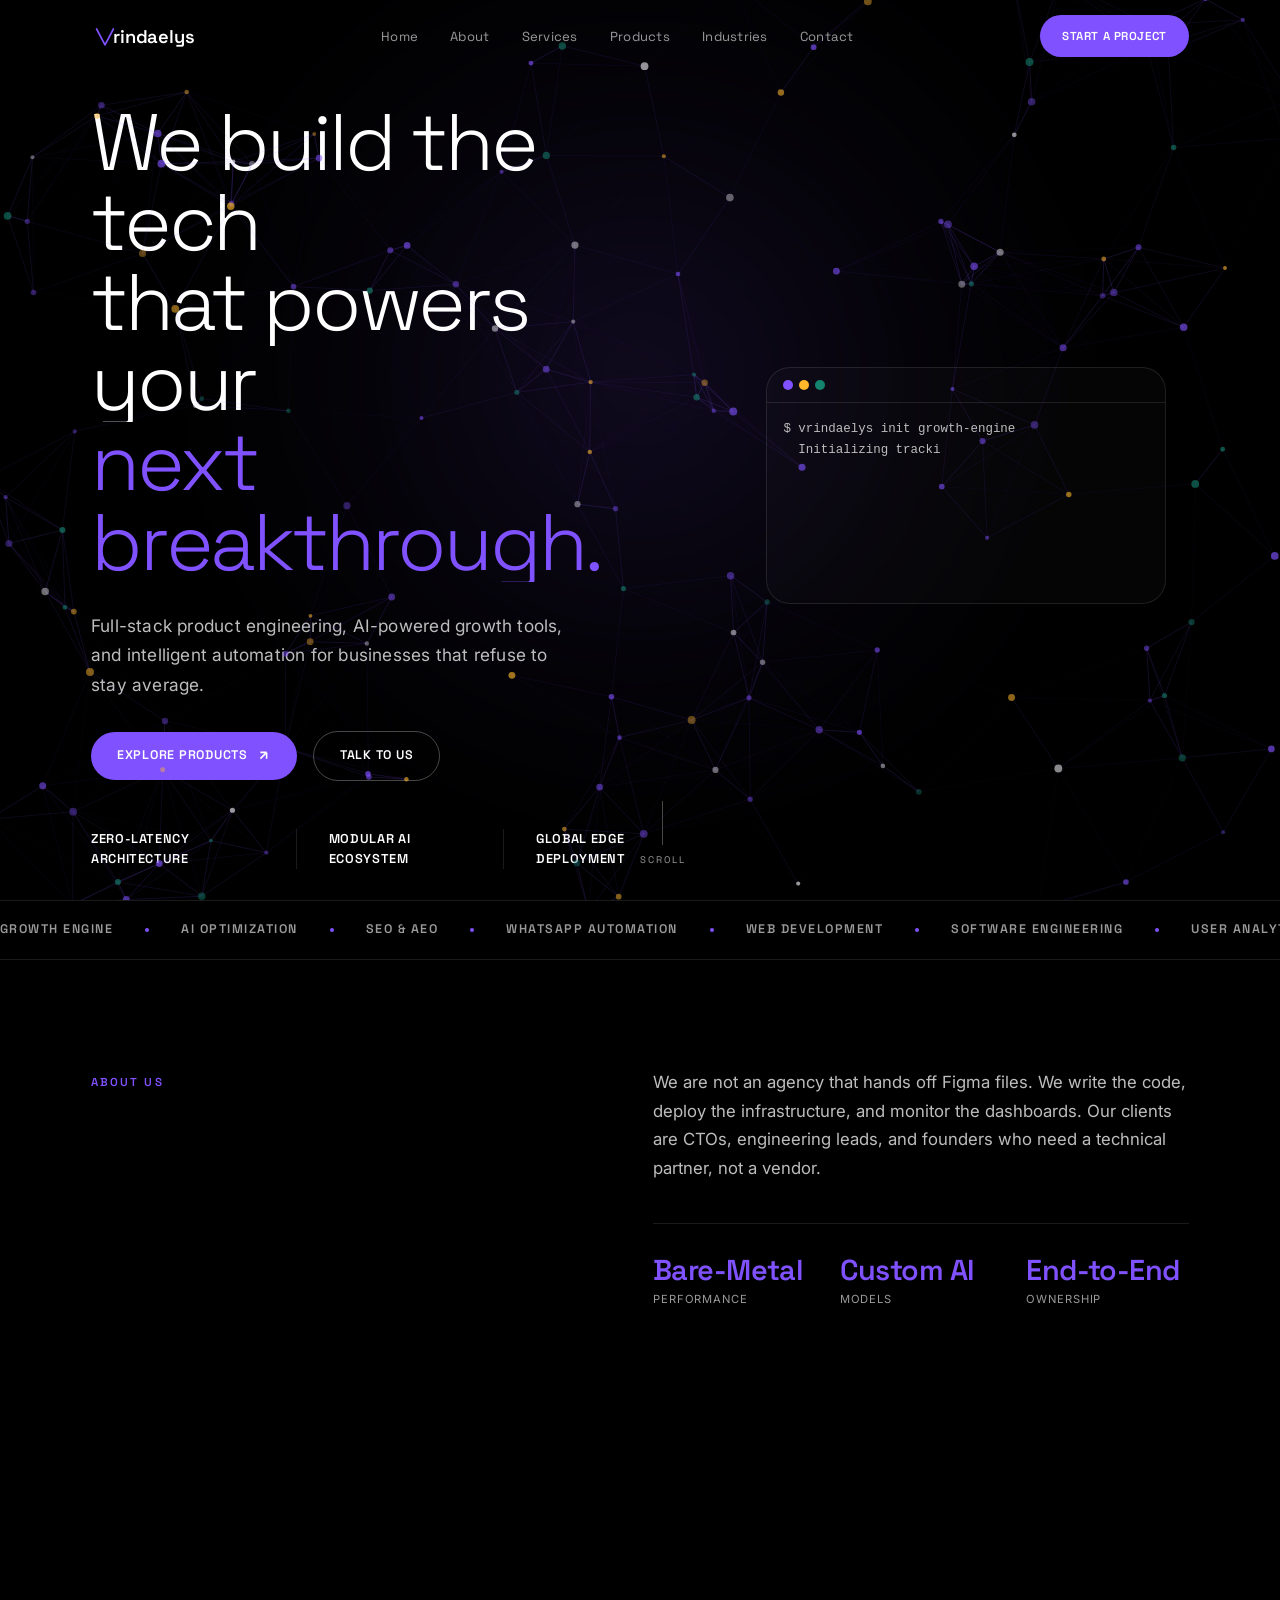
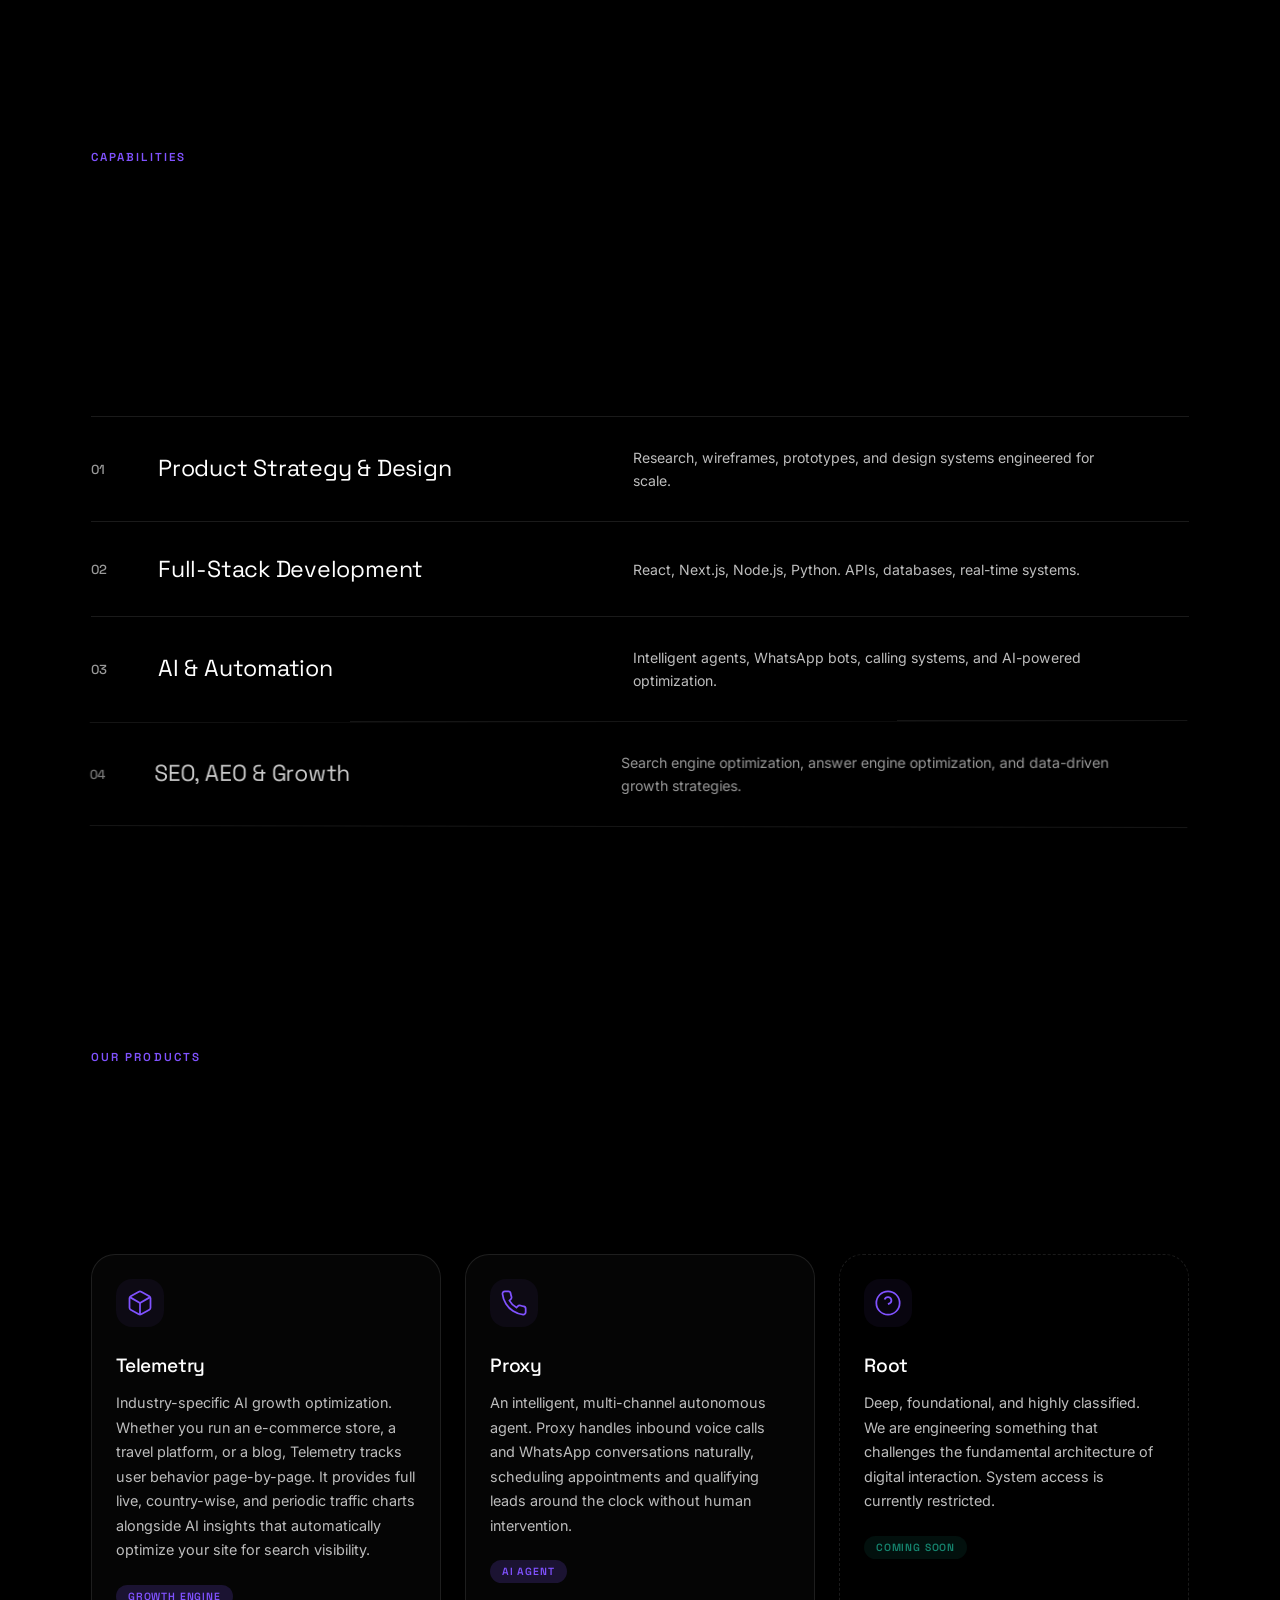
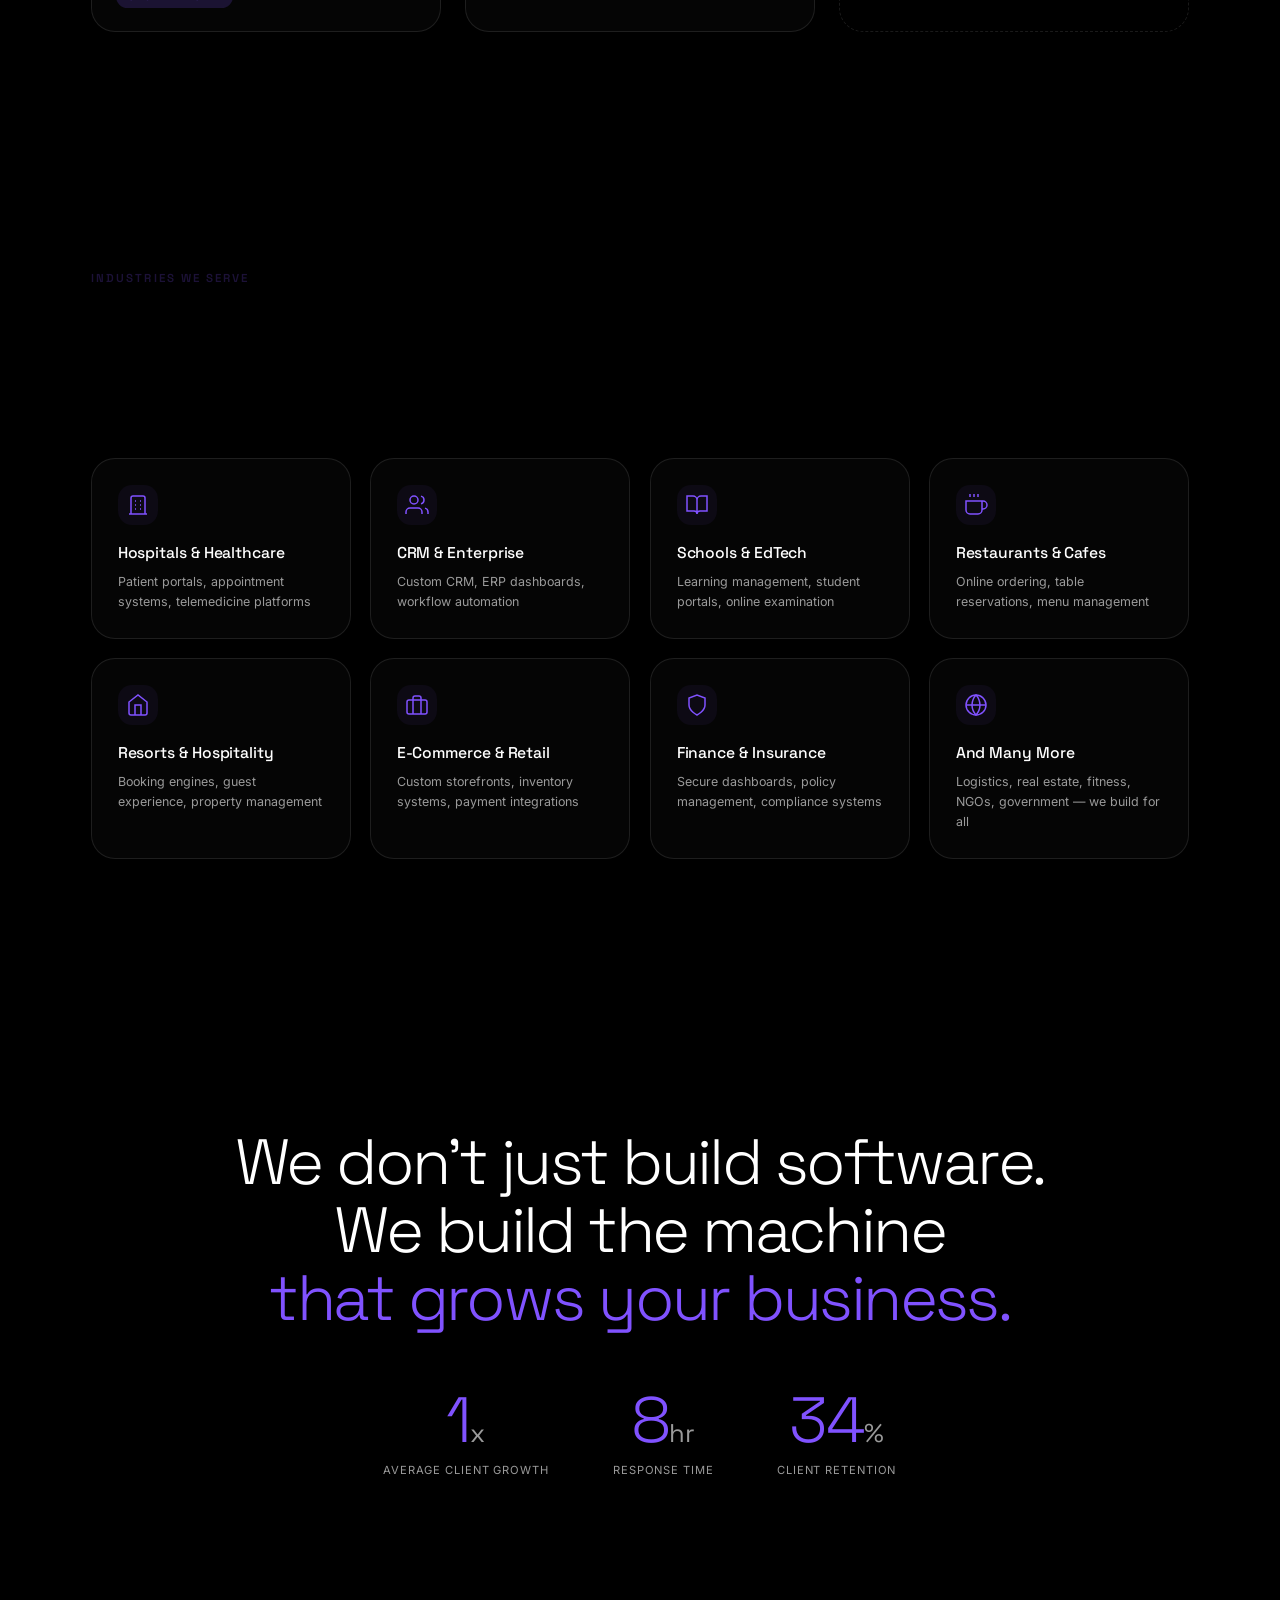
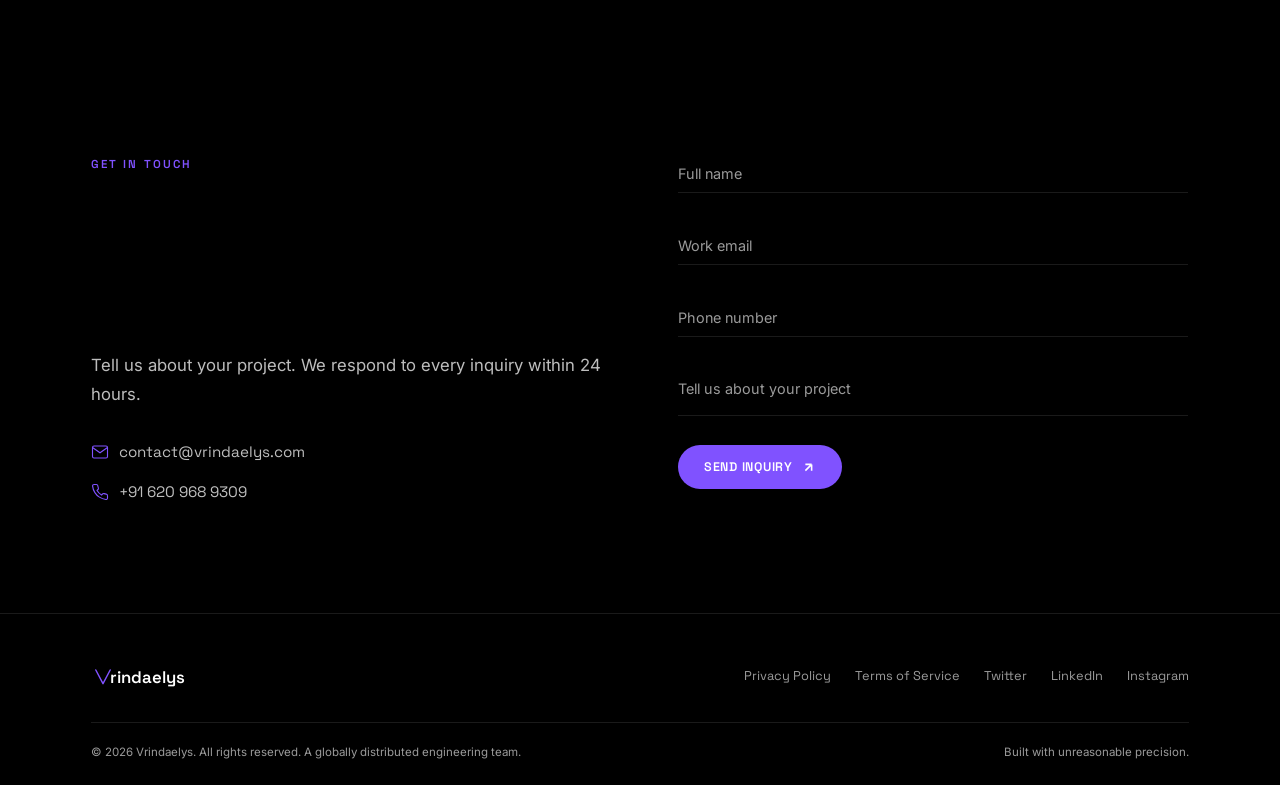
==== commit 5ae2bf3a: "changes" ====
--- a/index.html
+++ b/index.html
@@ -130,7 +130,6 @@
             <a href="#" class="logo" data-h>
                 <svg width="28" height="28" viewBox="0 0 100 100" fill="none">
                     <path d="M20 25 L50 82 L80 25" stroke="currentColor" stroke-width="6" fill="none" stroke-linecap="round" stroke-linejoin="round"/>
-                    <circle cx="50" cy="45" r="5" fill="currentColor"/>
                 </svg>
                 <span><span class="sr-only">V</span>rindaelys</span>
             </a>
@@ -434,7 +433,7 @@
         <div class="container footer-inner">
             <div class="footer-top">
                 <div class="footer-brand">
-                    <svg width="24" height="24" viewBox="0 0 100 100" fill="none"><path d="M20 25 L50 82 L80 25" stroke="currentColor" stroke-width="6" fill="none" stroke-linecap="round" stroke-linejoin="round"/><circle cx="50" cy="45" r="5" fill="currentColor"/></svg>
+                    <svg width="24" height="24" viewBox="0 0 100 100" fill="none"><path d="M20 25 L50 82 L80 25" stroke="currentColor" stroke-width="6" fill="none" stroke-linecap="round" stroke-linejoin="round"/></svg>
                     <span><span class="sr-only">V</span>rindaelys</span>
                 </div>
                 <div class="footer-links">
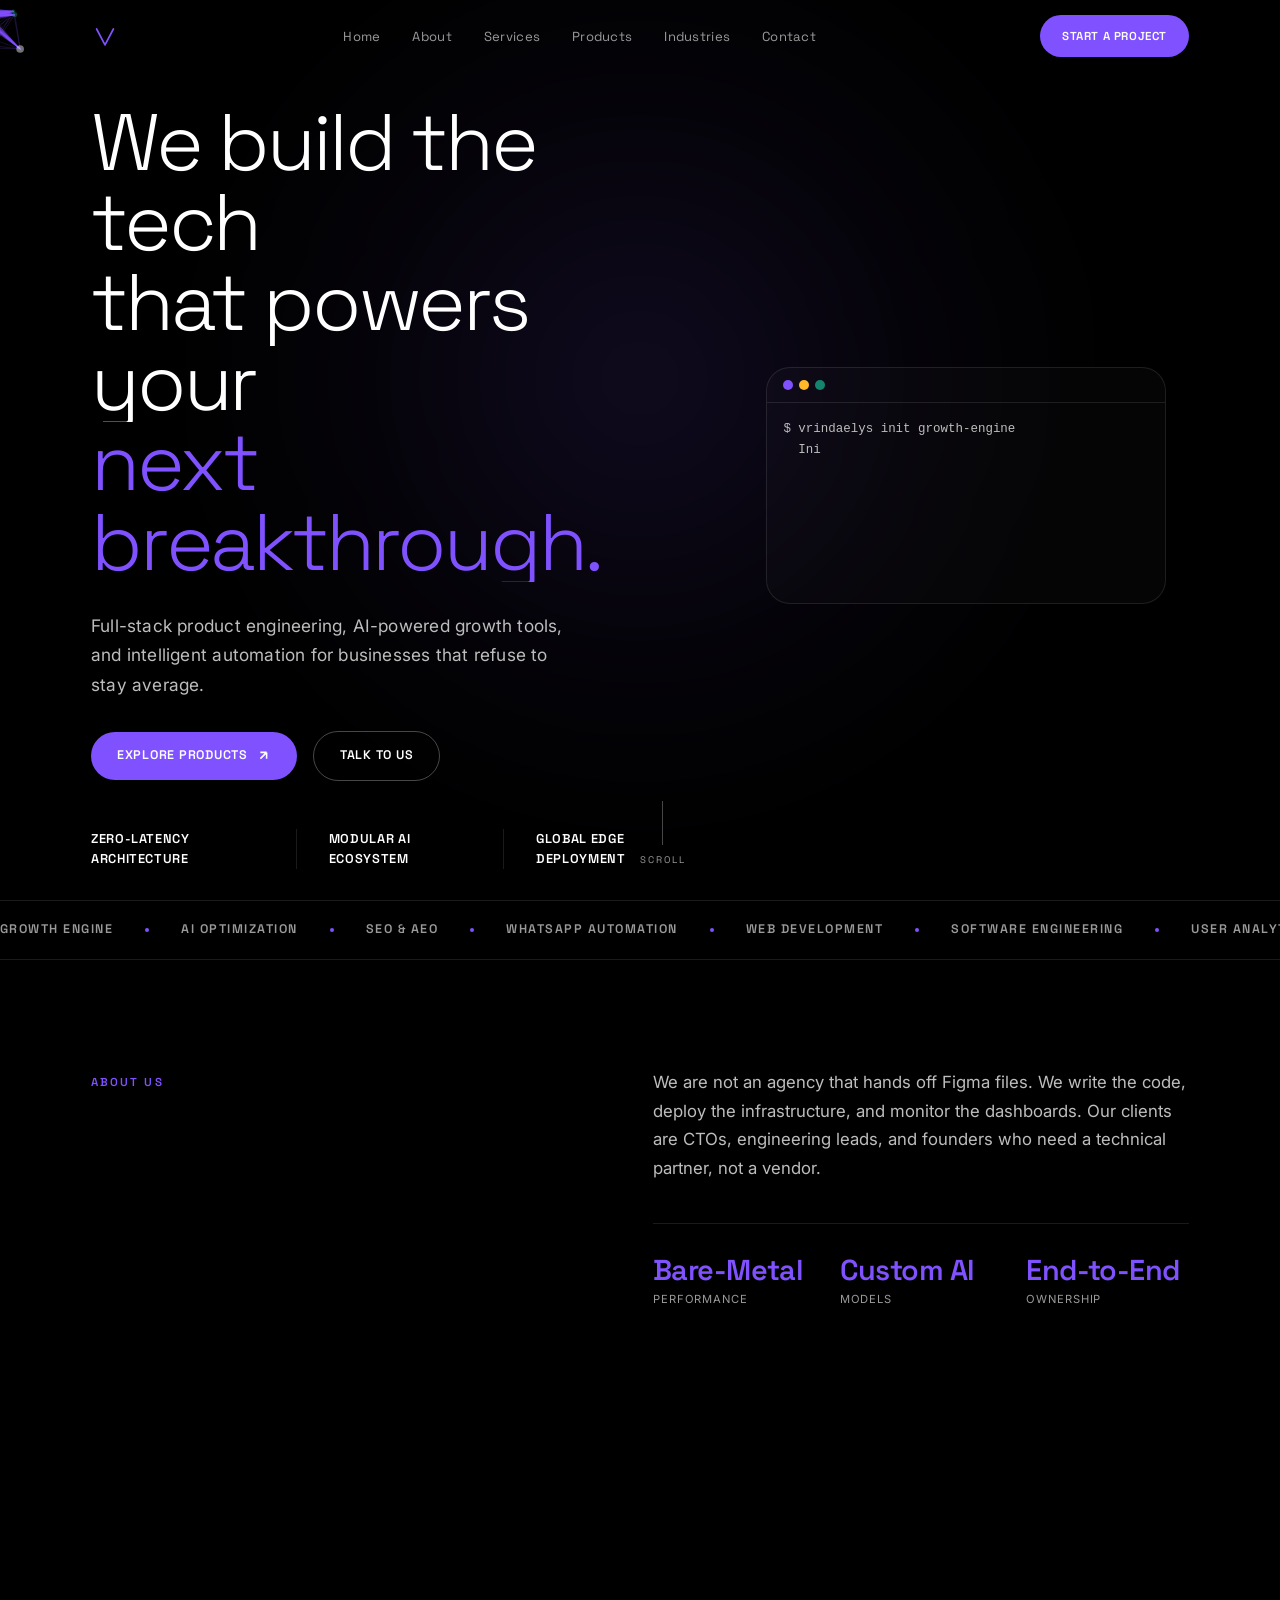
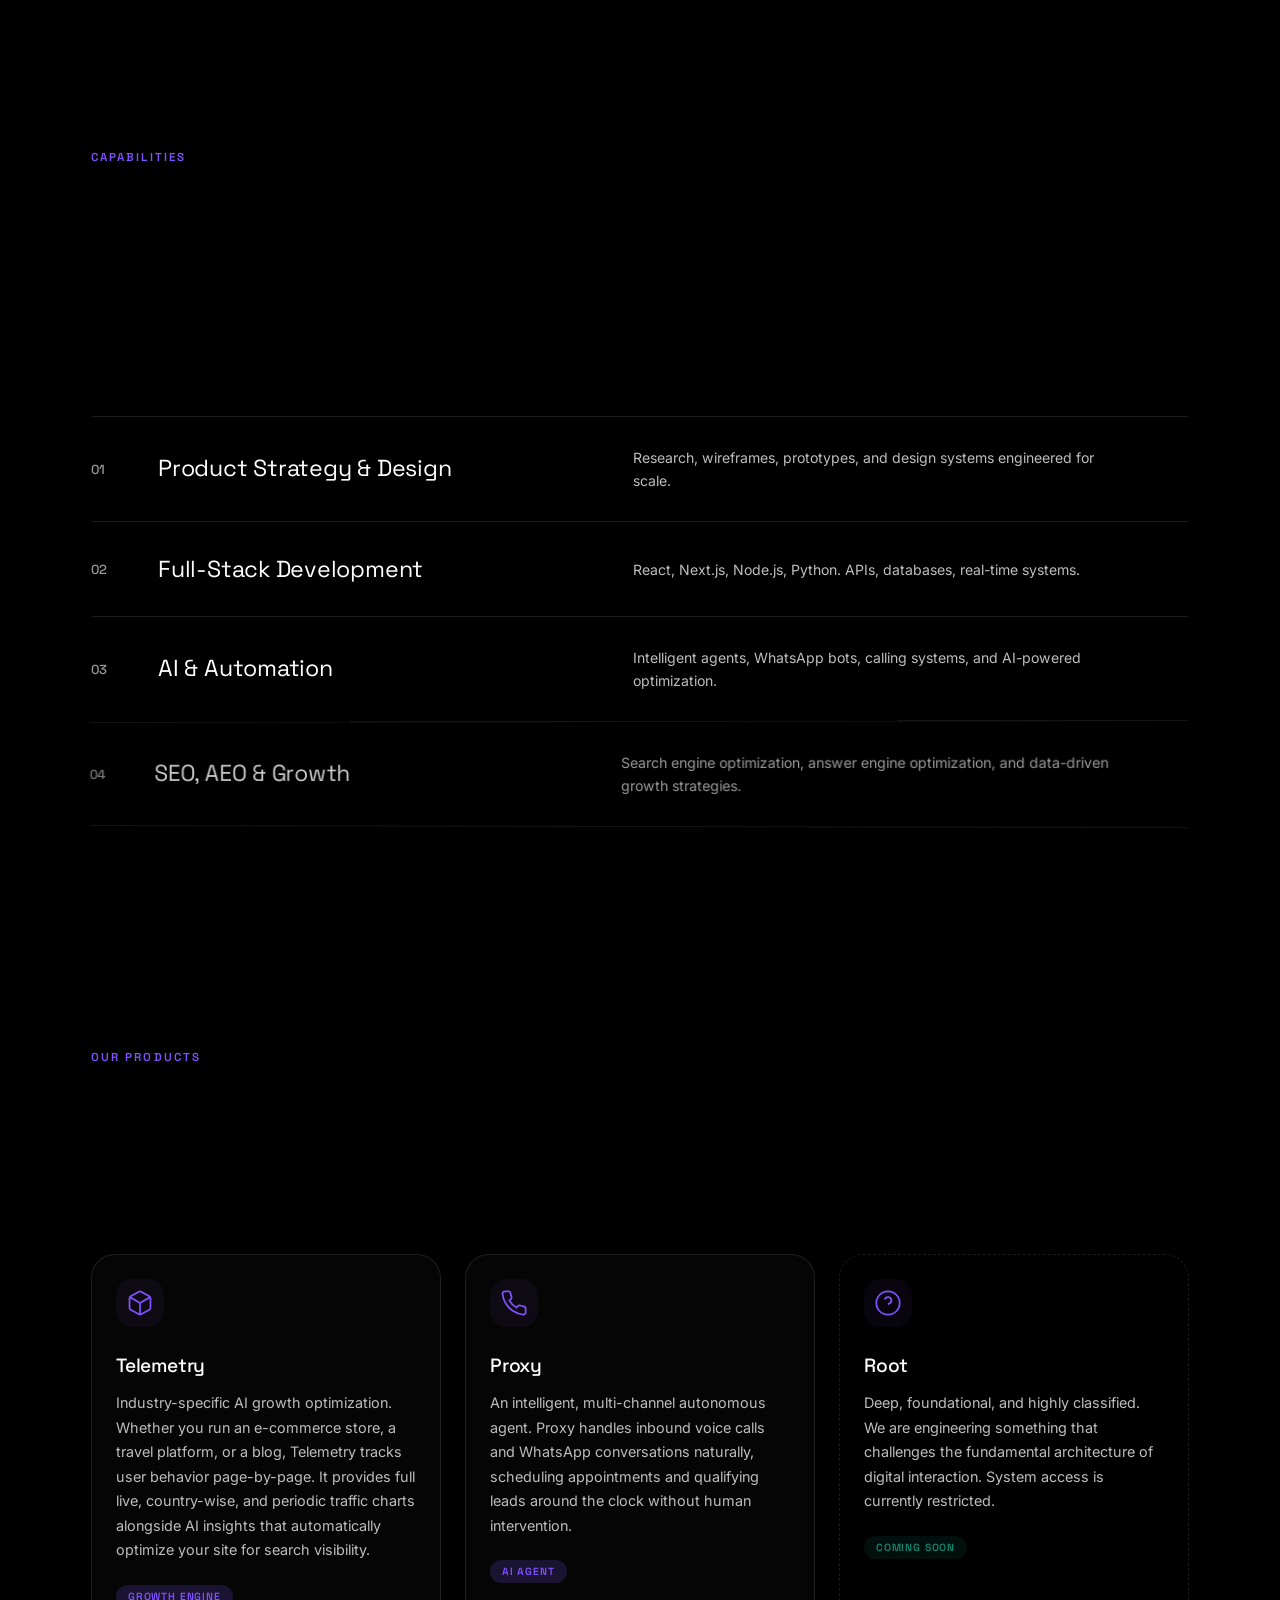
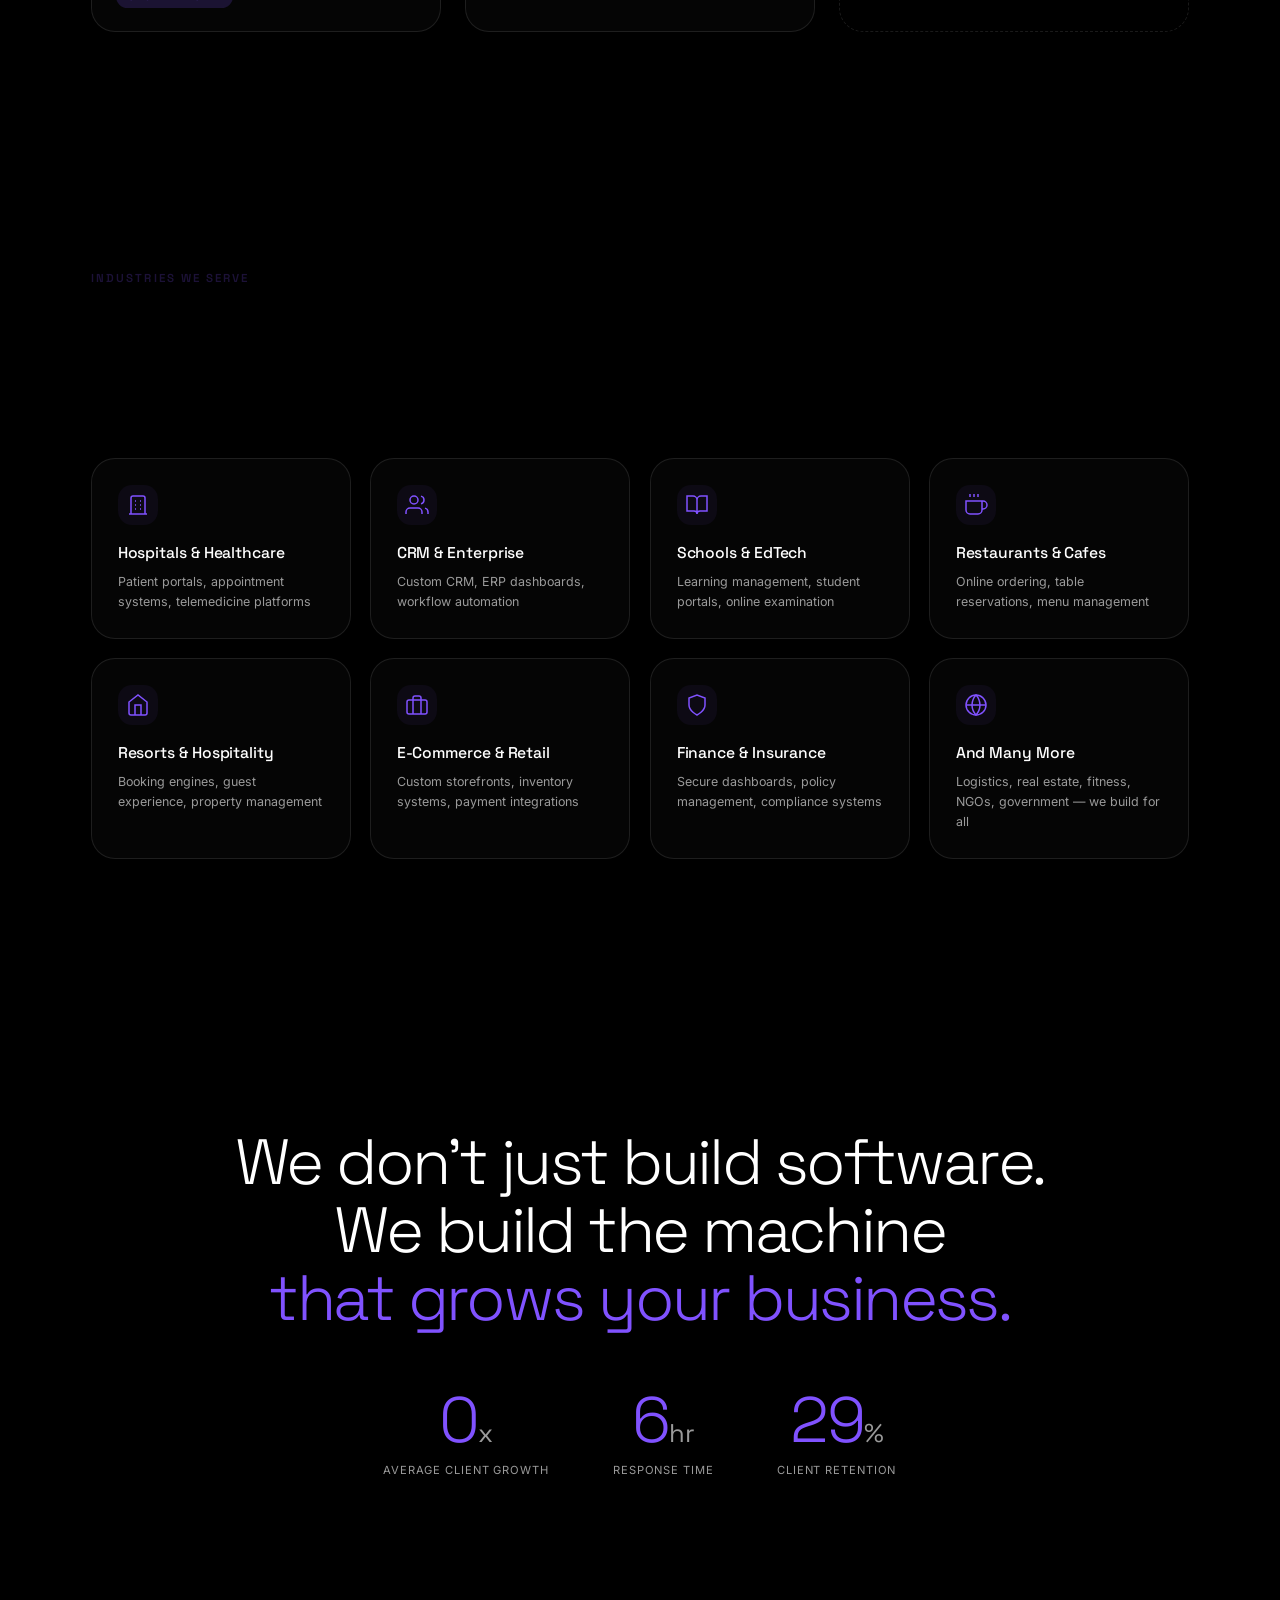
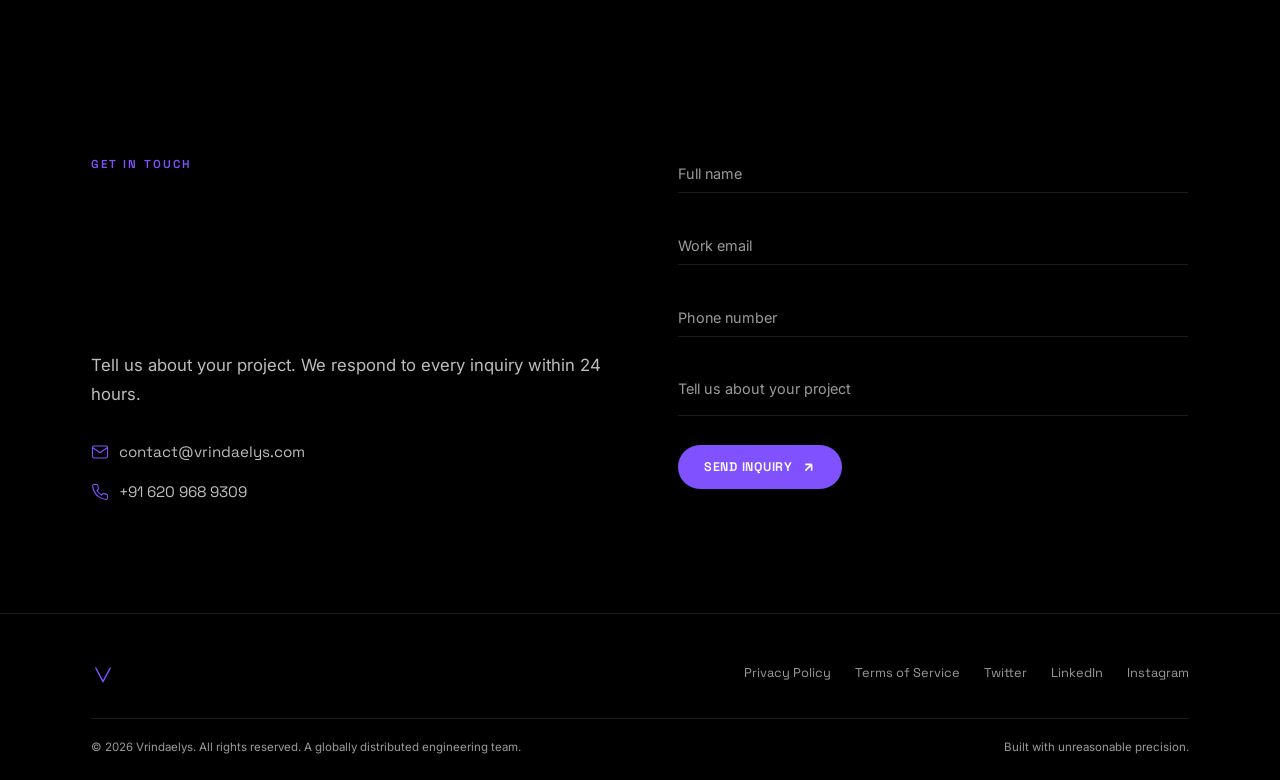
==== commit 72f1b0c3: "changes" ====
--- a/index.html
+++ b/index.html
@@ -131,7 +131,7 @@
                 <svg width="28" height="28" viewBox="0 0 100 100" fill="none">
                     <path d="M20 25 L50 82 L80 25" stroke="currentColor" stroke-width="6" fill="none" stroke-linecap="round" stroke-linejoin="round"/>
                 </svg>
-                <span><span class="sr-only">V</span>rindaelys</span>
+                <span class="sr-only">Vrindaelys</span>
             </a>
             <div class="nav-links" id="navLinks">
                 <a href="#home" class="nav-link" data-h>Home</a>
@@ -434,7 +434,7 @@
             <div class="footer-top">
                 <div class="footer-brand">
                     <svg width="24" height="24" viewBox="0 0 100 100" fill="none"><path d="M20 25 L50 82 L80 25" stroke="currentColor" stroke-width="6" fill="none" stroke-linecap="round" stroke-linejoin="round"/></svg>
-                    <span><span class="sr-only">V</span>rindaelys</span>
+                    <span class="sr-only">Vrindaelys</span>
                 </div>
                 <div class="footer-links">
                     <a href="#" data-h>Privacy Policy</a>
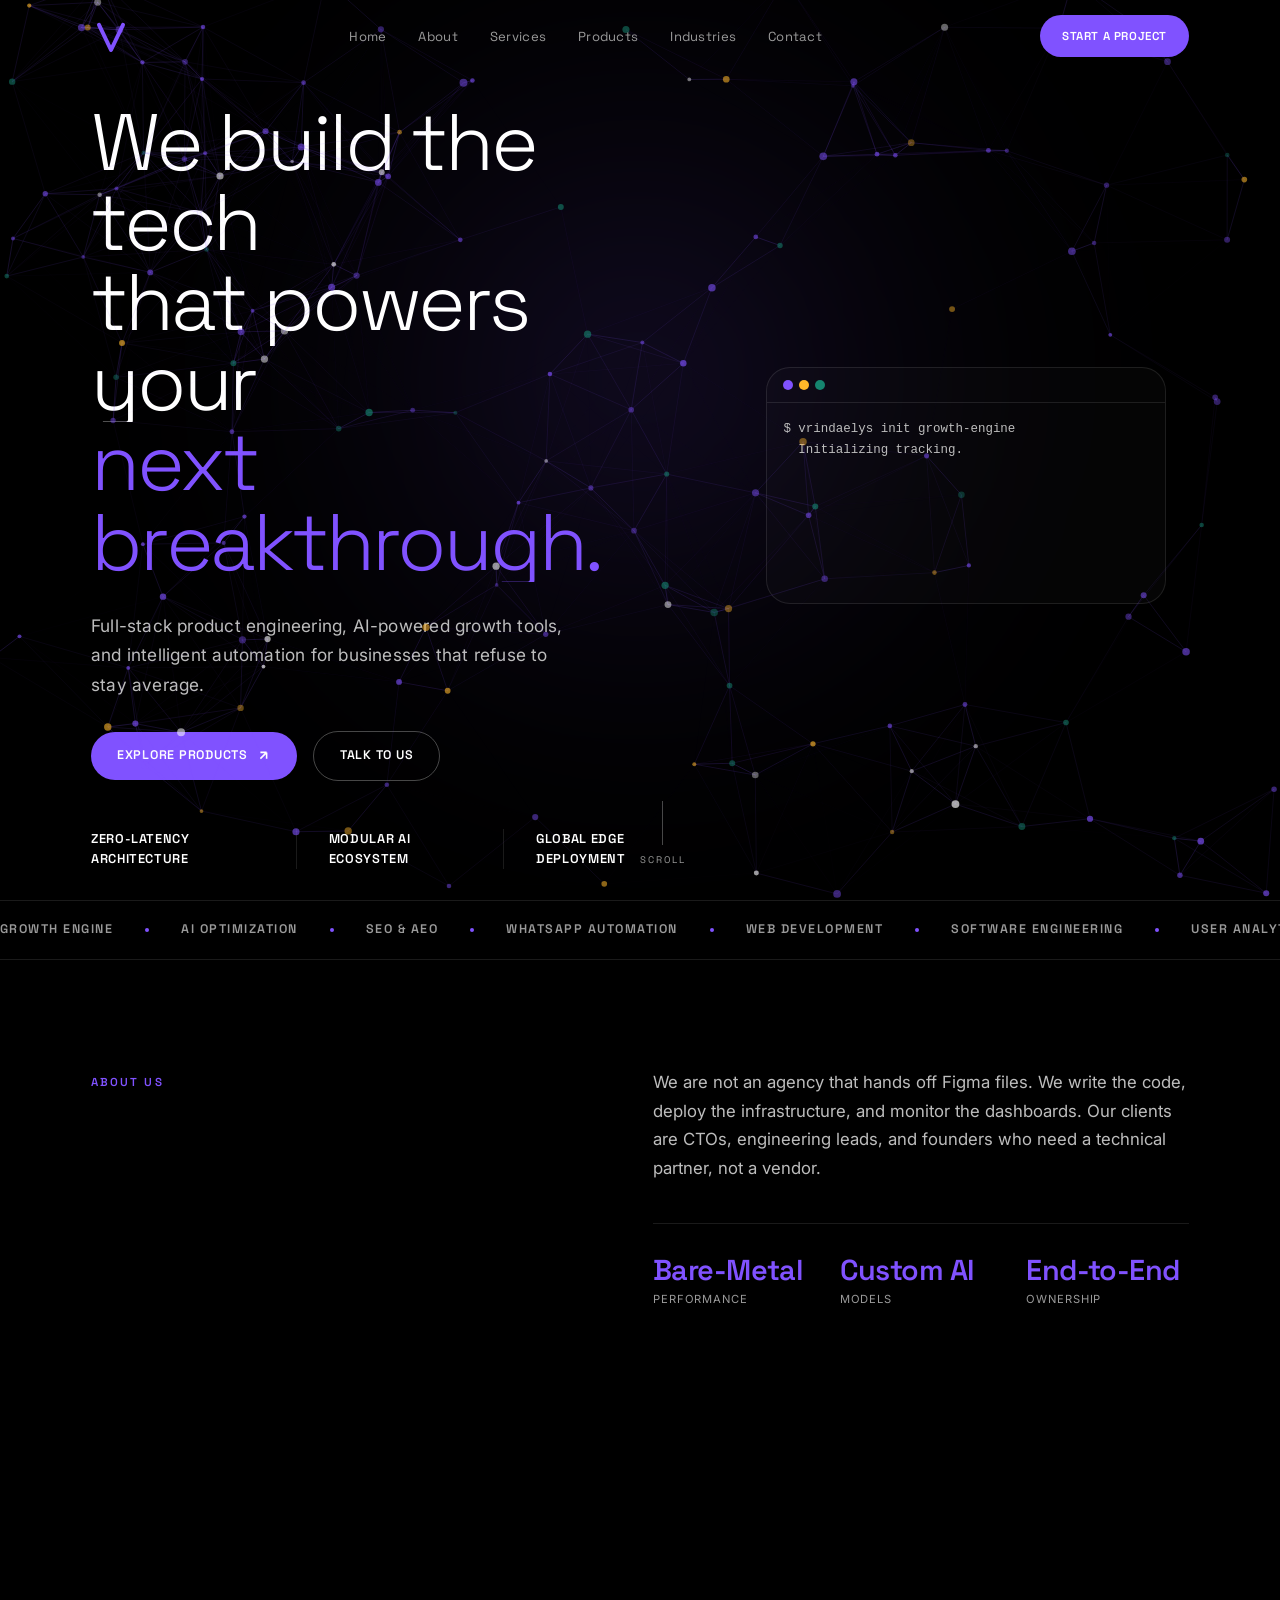
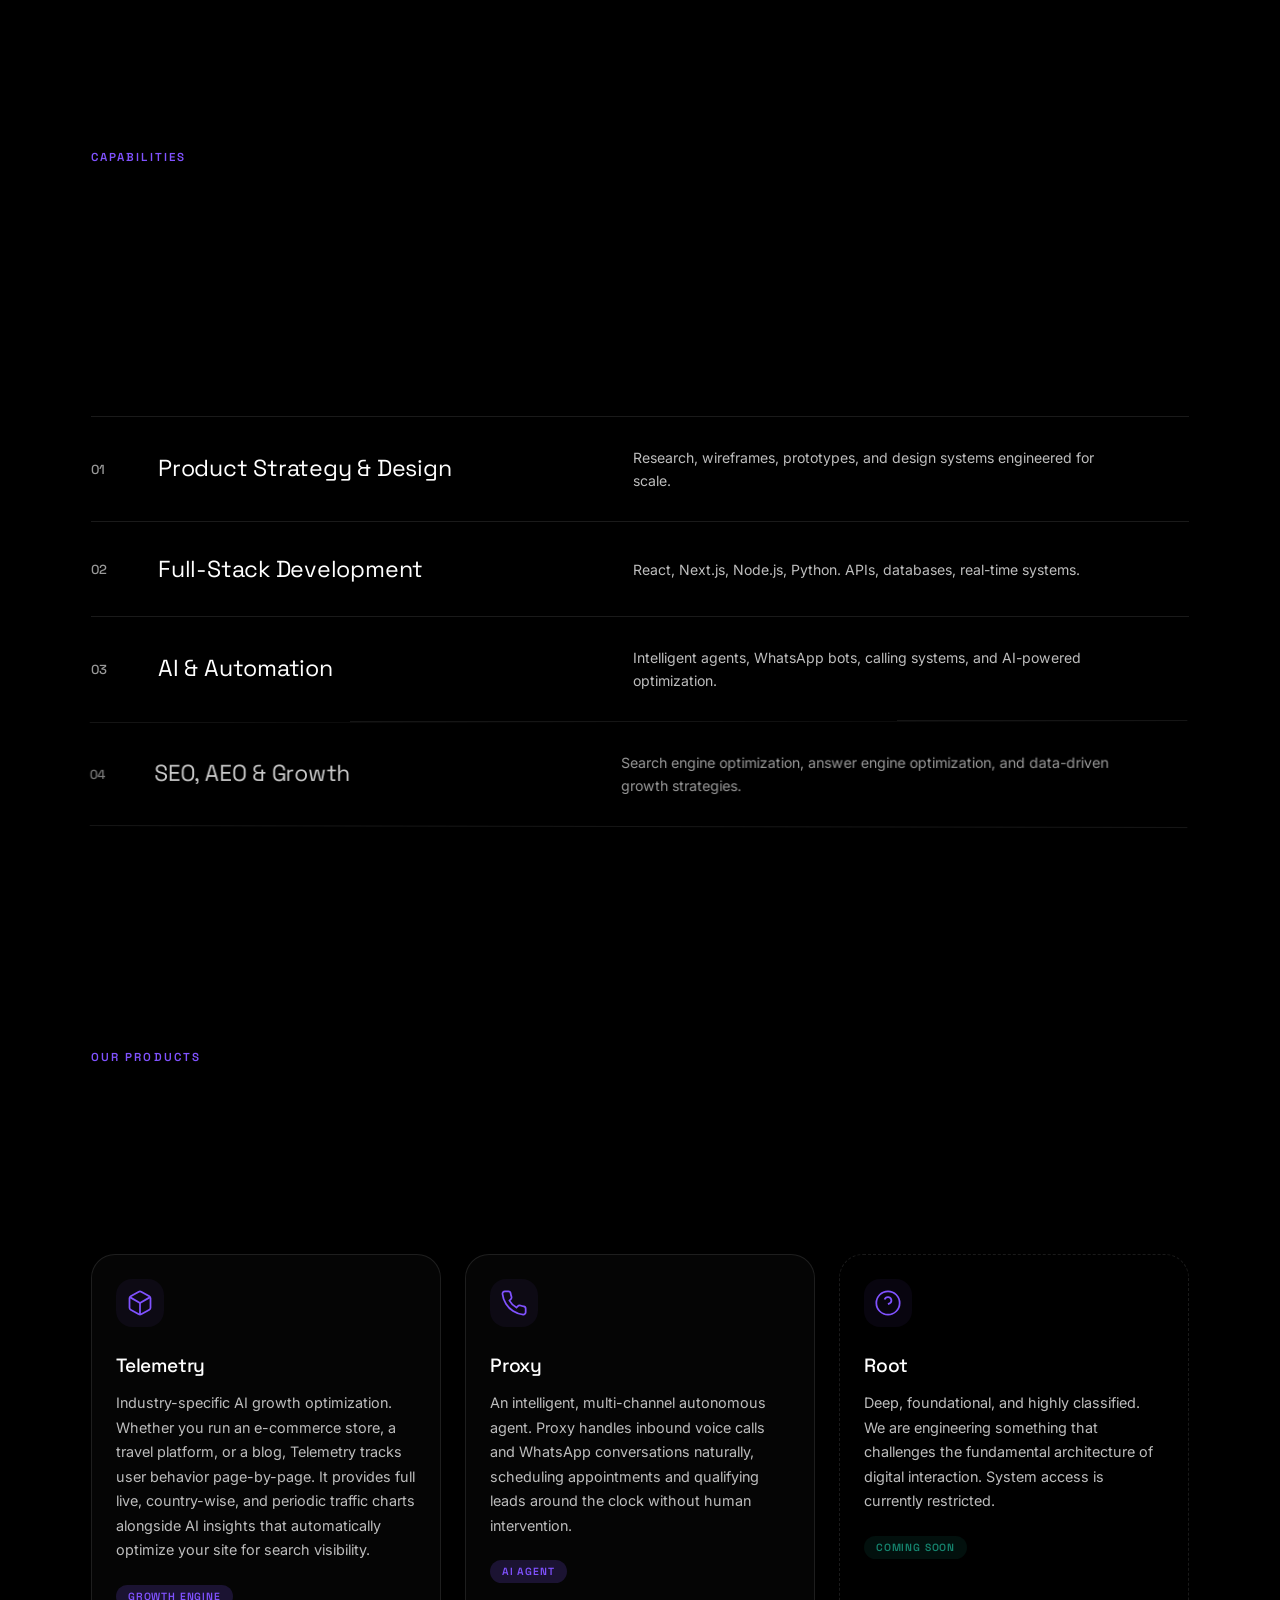
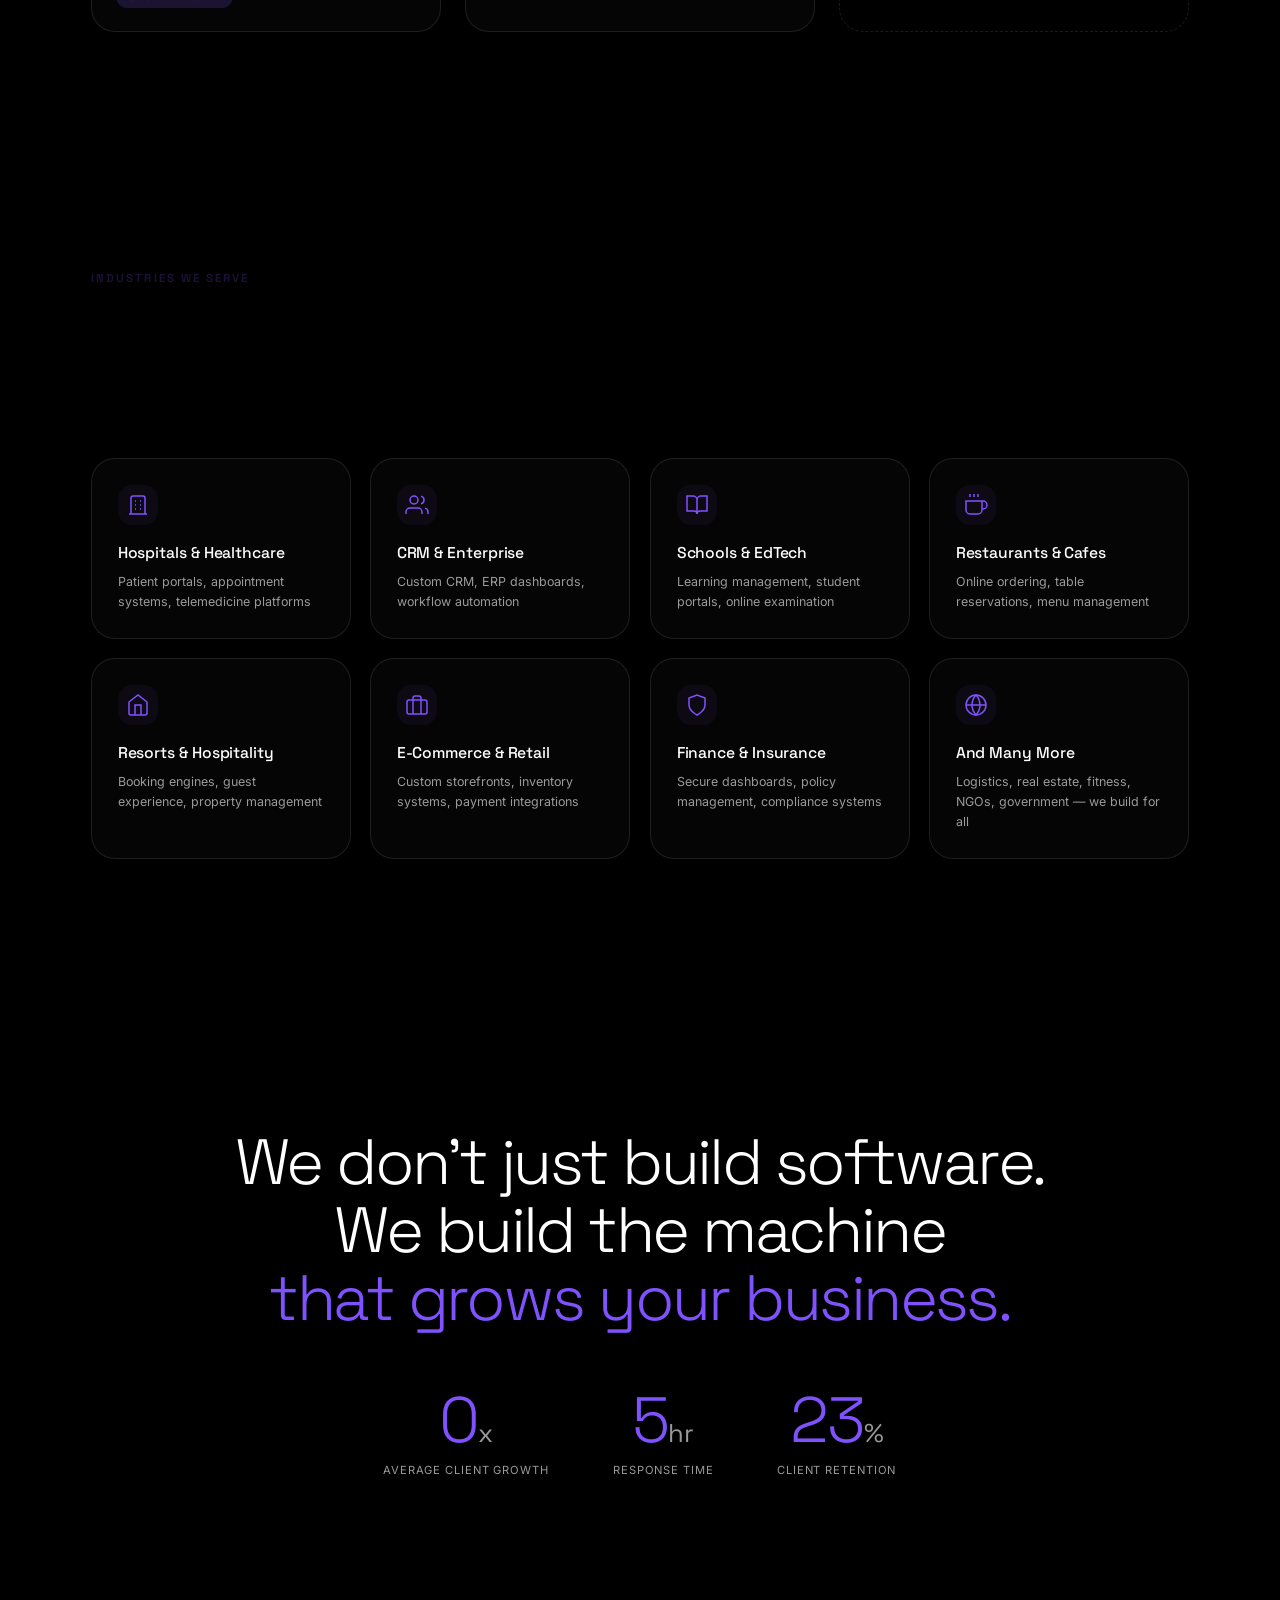
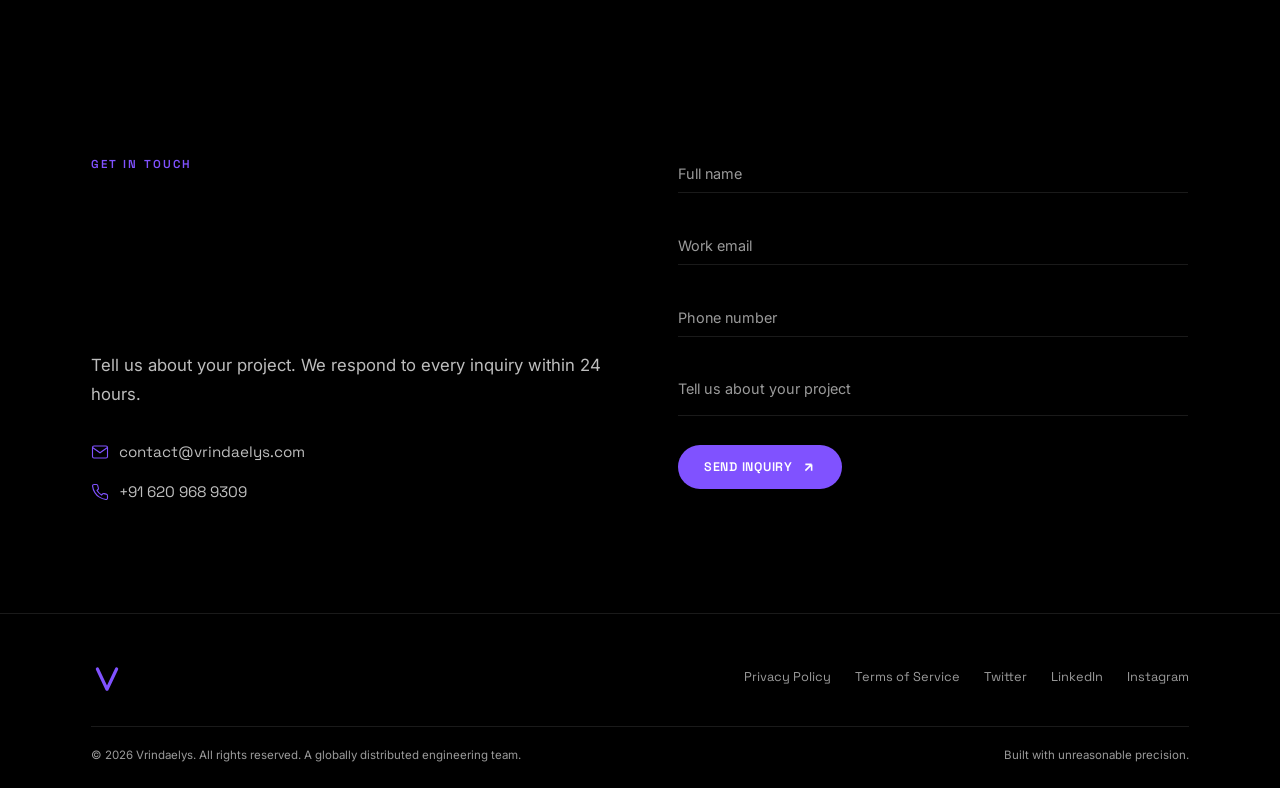
==== commit 4bb1a091: "changes" ====
--- a/index.html
+++ b/index.html
@@ -128,8 +128,8 @@
     <nav class="nav" id="nav">
         <div class="nav-inner">
             <a href="#" class="logo" data-h>
-                <svg width="28" height="28" viewBox="0 0 100 100" fill="none">
-                    <path d="M20 25 L50 82 L80 25" stroke="currentColor" stroke-width="6" fill="none" stroke-linecap="round" stroke-linejoin="round"/>
+                <svg width="40" height="40" viewBox="0 0 100 100" fill="none">
+                    <path d="M20 22 L50 85 L80 22" stroke="currentColor" stroke-width="10" fill="none" stroke-linecap="round" stroke-linejoin="round"/>
                 </svg>
                 <span class="sr-only">Vrindaelys</span>
             </a>
@@ -433,7 +433,7 @@
         <div class="container footer-inner">
             <div class="footer-top">
                 <div class="footer-brand">
-                    <svg width="24" height="24" viewBox="0 0 100 100" fill="none"><path d="M20 25 L50 82 L80 25" stroke="currentColor" stroke-width="6" fill="none" stroke-linecap="round" stroke-linejoin="round"/></svg>
+                    <svg width="32" height="32" viewBox="0 0 100 100" fill="none"><path d="M20 22 L50 85 L80 22" stroke="currentColor" stroke-width="10" fill="none" stroke-linecap="round" stroke-linejoin="round"/></svg>
                     <span class="sr-only">Vrindaelys</span>
                 </div>
                 <div class="footer-links">
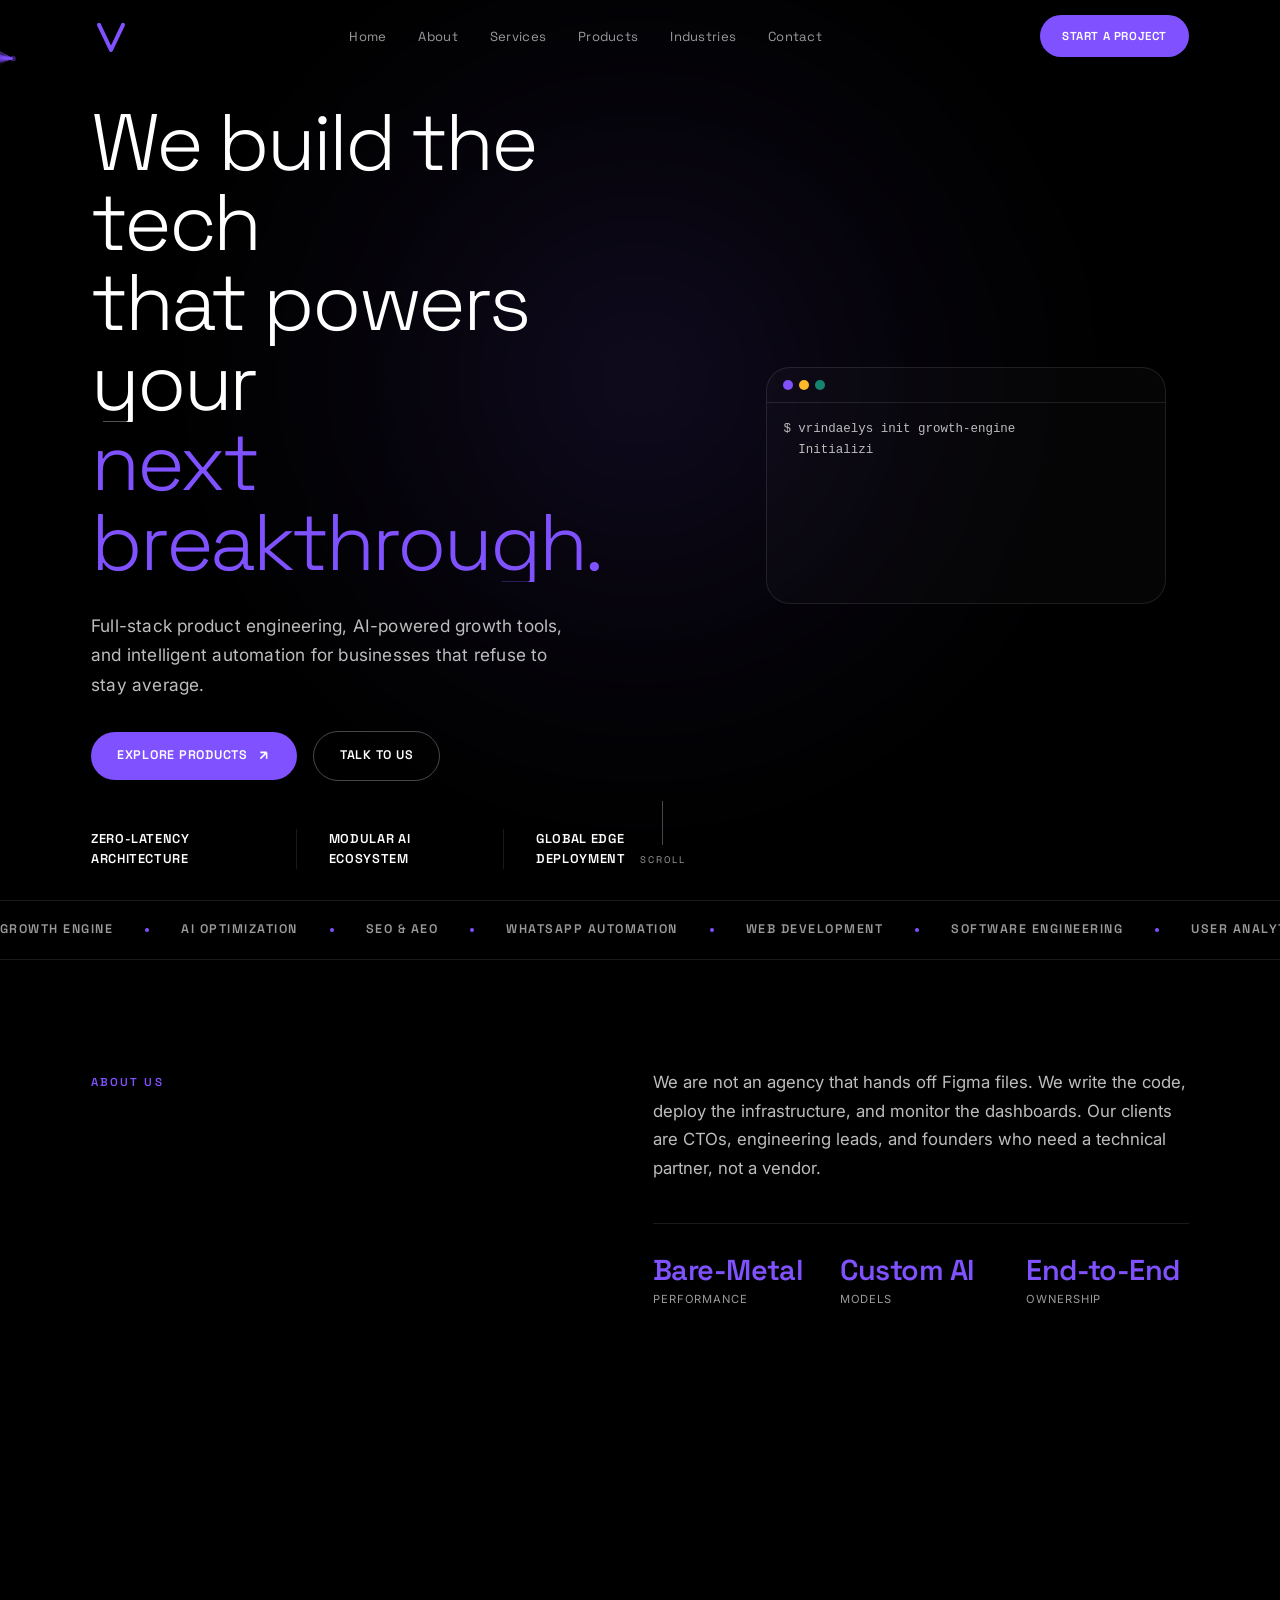
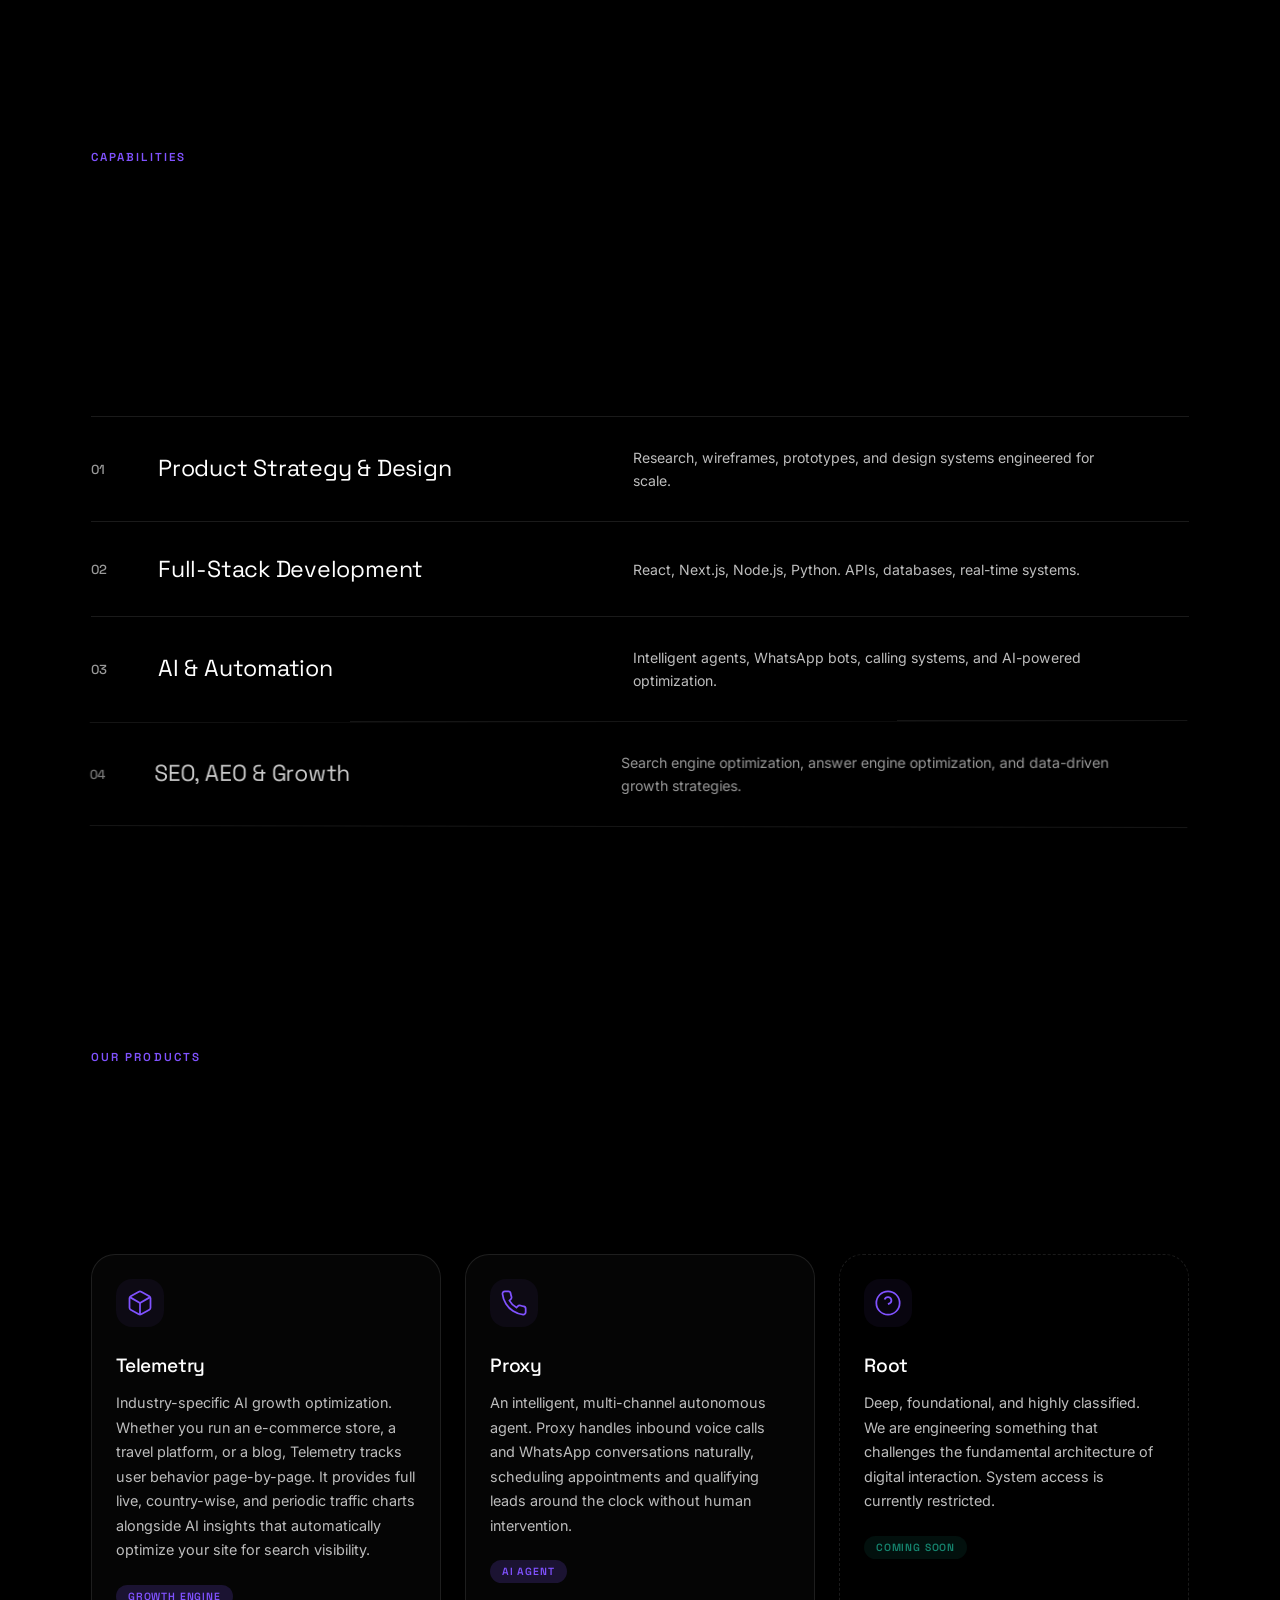
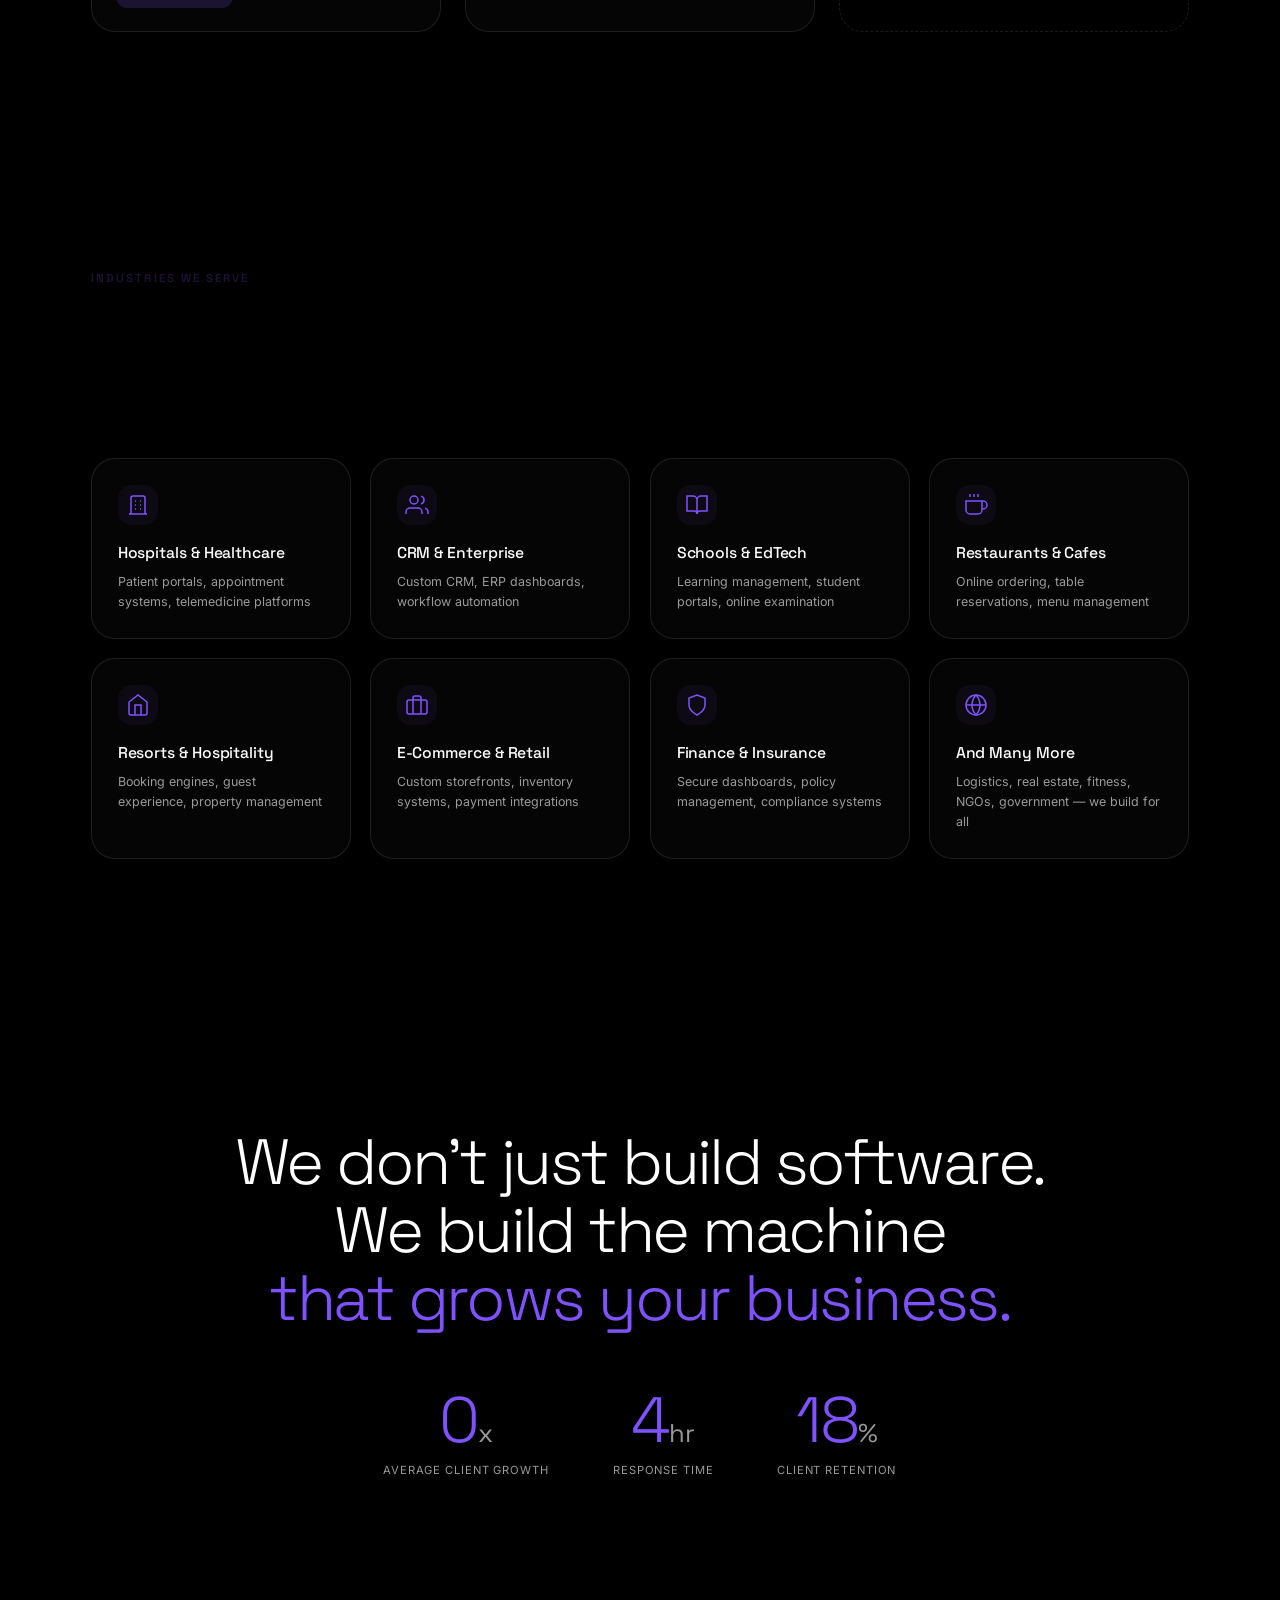
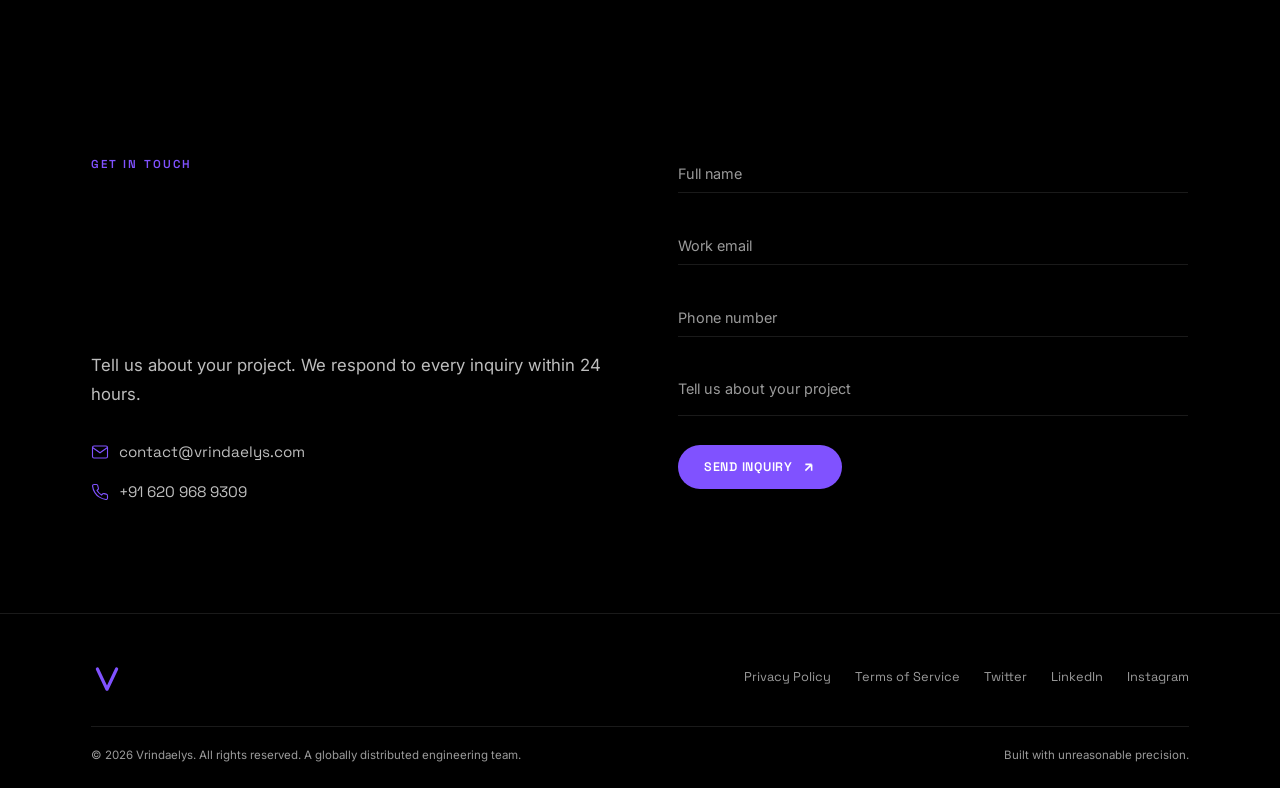
==== commit 9abbf27f: "chnages" ====
--- a/index.html
+++ b/index.html
@@ -37,9 +37,9 @@
     <link rel="preconnect" href="https://fonts.googleapis.com">
     <link rel="preconnect" href="https://fonts.gstatic.com" crossorigin>
     <link href="https://fonts.googleapis.com/css2?family=Space+Grotesk:wght@300;400;500;600;700&family=Inter:wght@300;400;500;600;700&display=swap" rel="stylesheet">
-    <link rel="stylesheet" href="styles/main.css?v=3">
-    <link rel="stylesheet" href="styles/components.css?v=3">
-    <link rel="stylesheet" href="styles/animations.css">
+    <link rel="stylesheet" href="styles/main.css?v=4">
+    <link rel="stylesheet" href="styles/components.css?v=4">
+    <link rel="stylesheet" href="styles/animations.css?v=4">
     <script async src="https://abggrowth-engine.onrender.com/snippet/abg.js" data-key="abg_live_0d83f8485c0e74e322b098e8" data-api="https://abggrowth-engine.onrender.com/api/v1"></script>
 
     <!-- Structured data: Organization + WebSite + Products for search & AI engines -->
@@ -451,6 +451,6 @@
         </div>
     </footer>
 
-    <script src="js/main.js"></script>
+    <script src="js/main.js?v=4"></script>
 </body>
 </html>
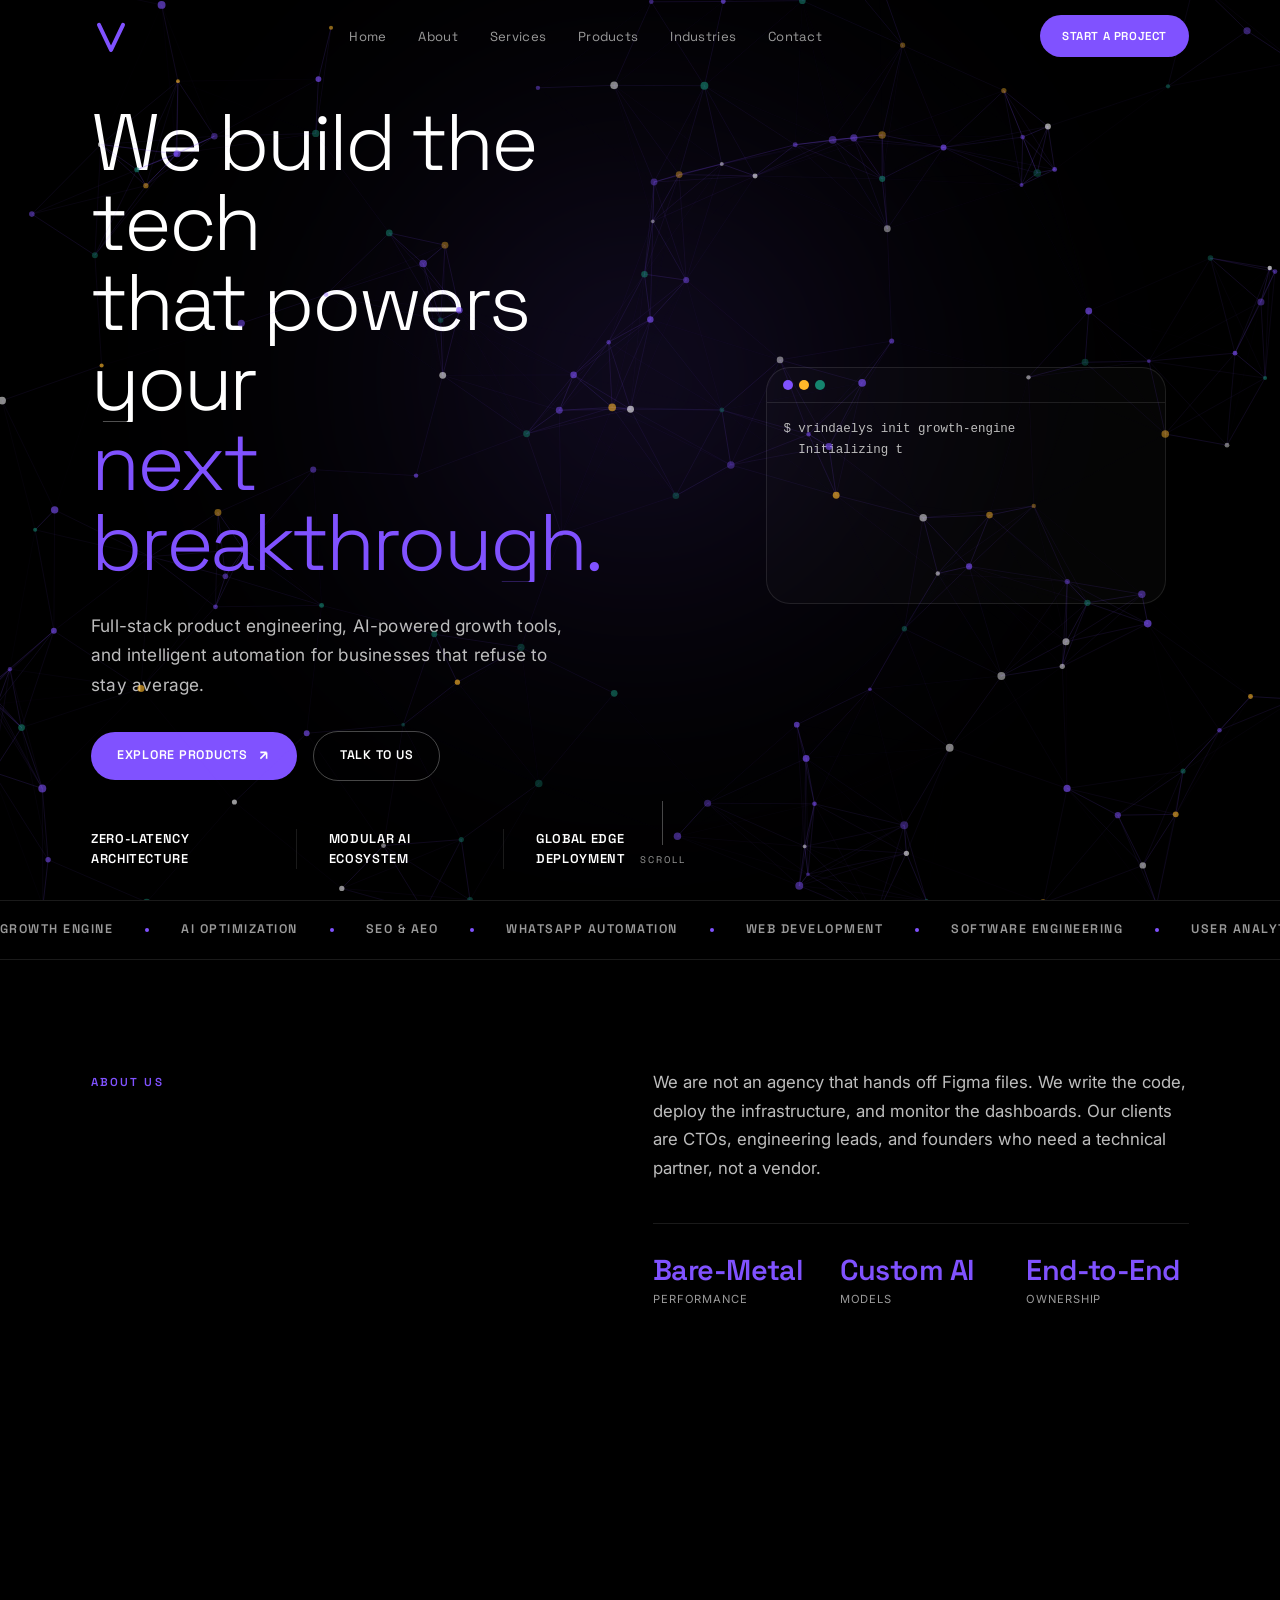
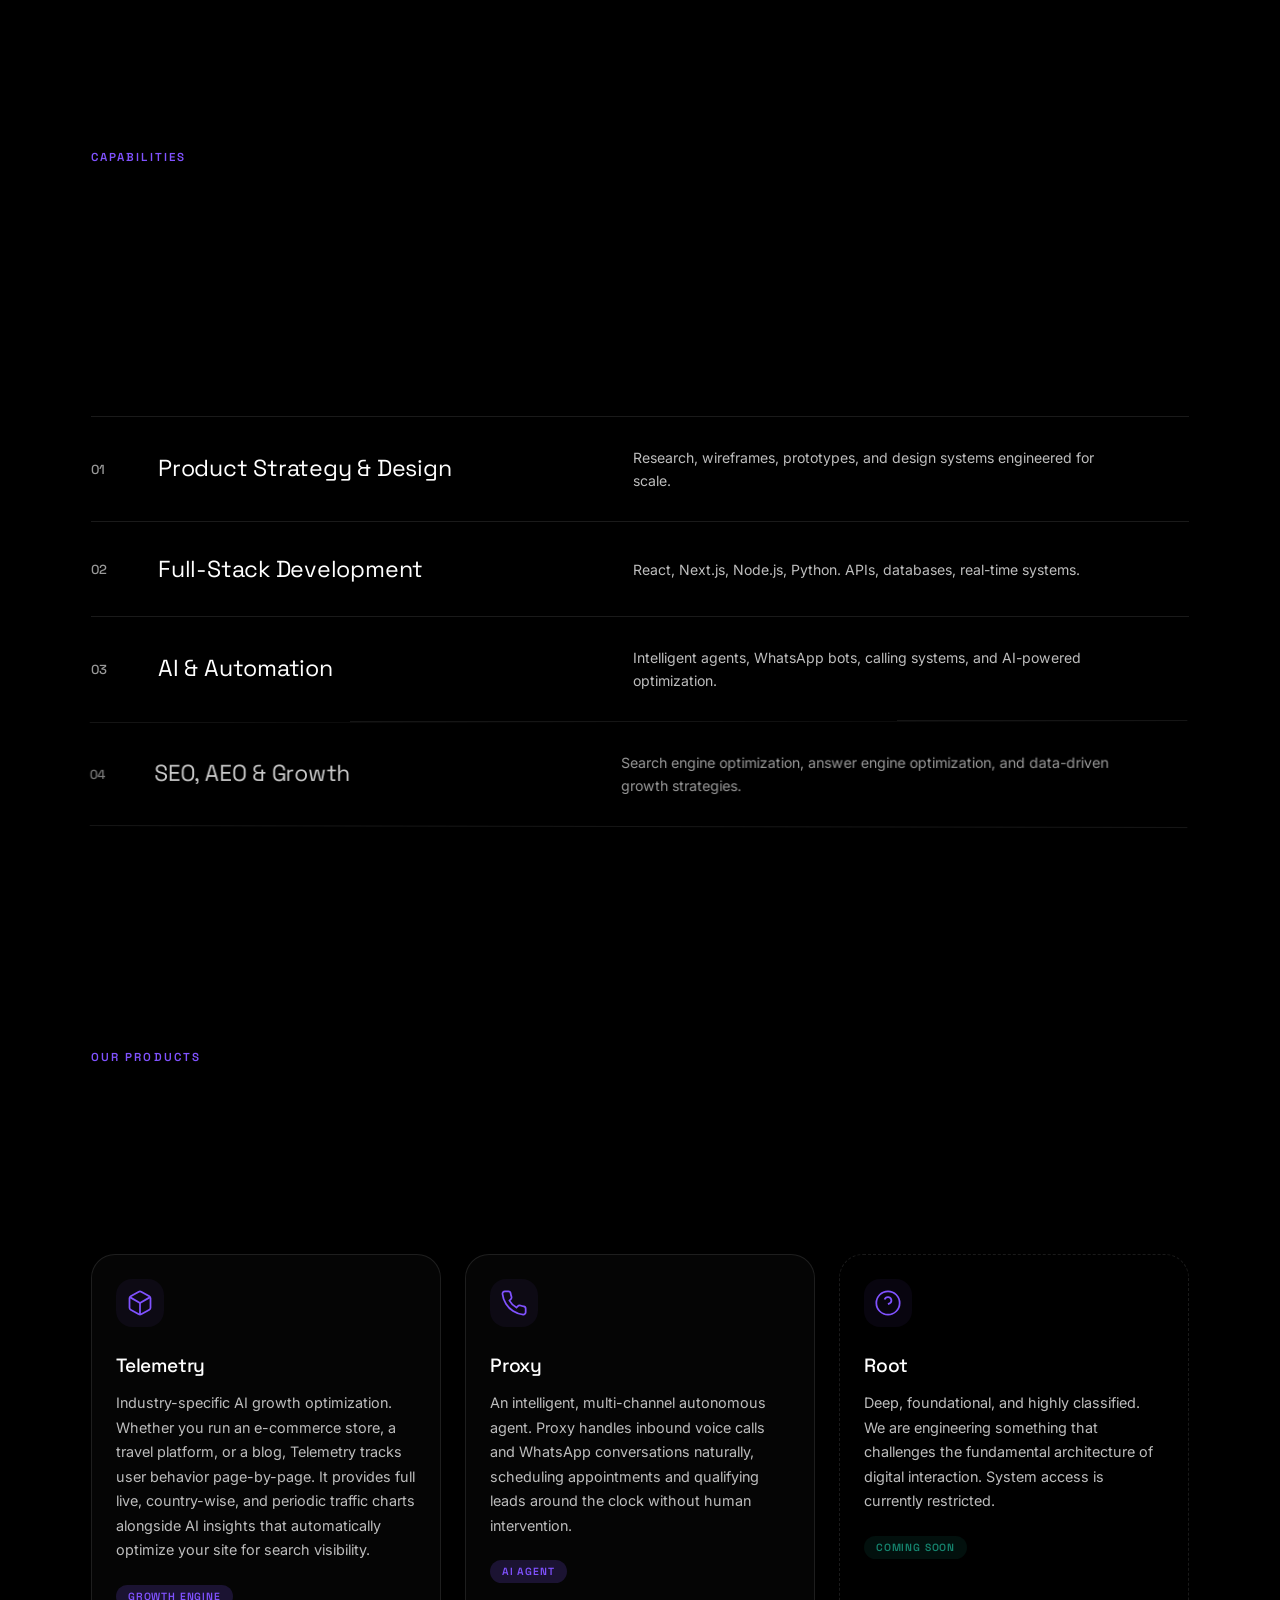
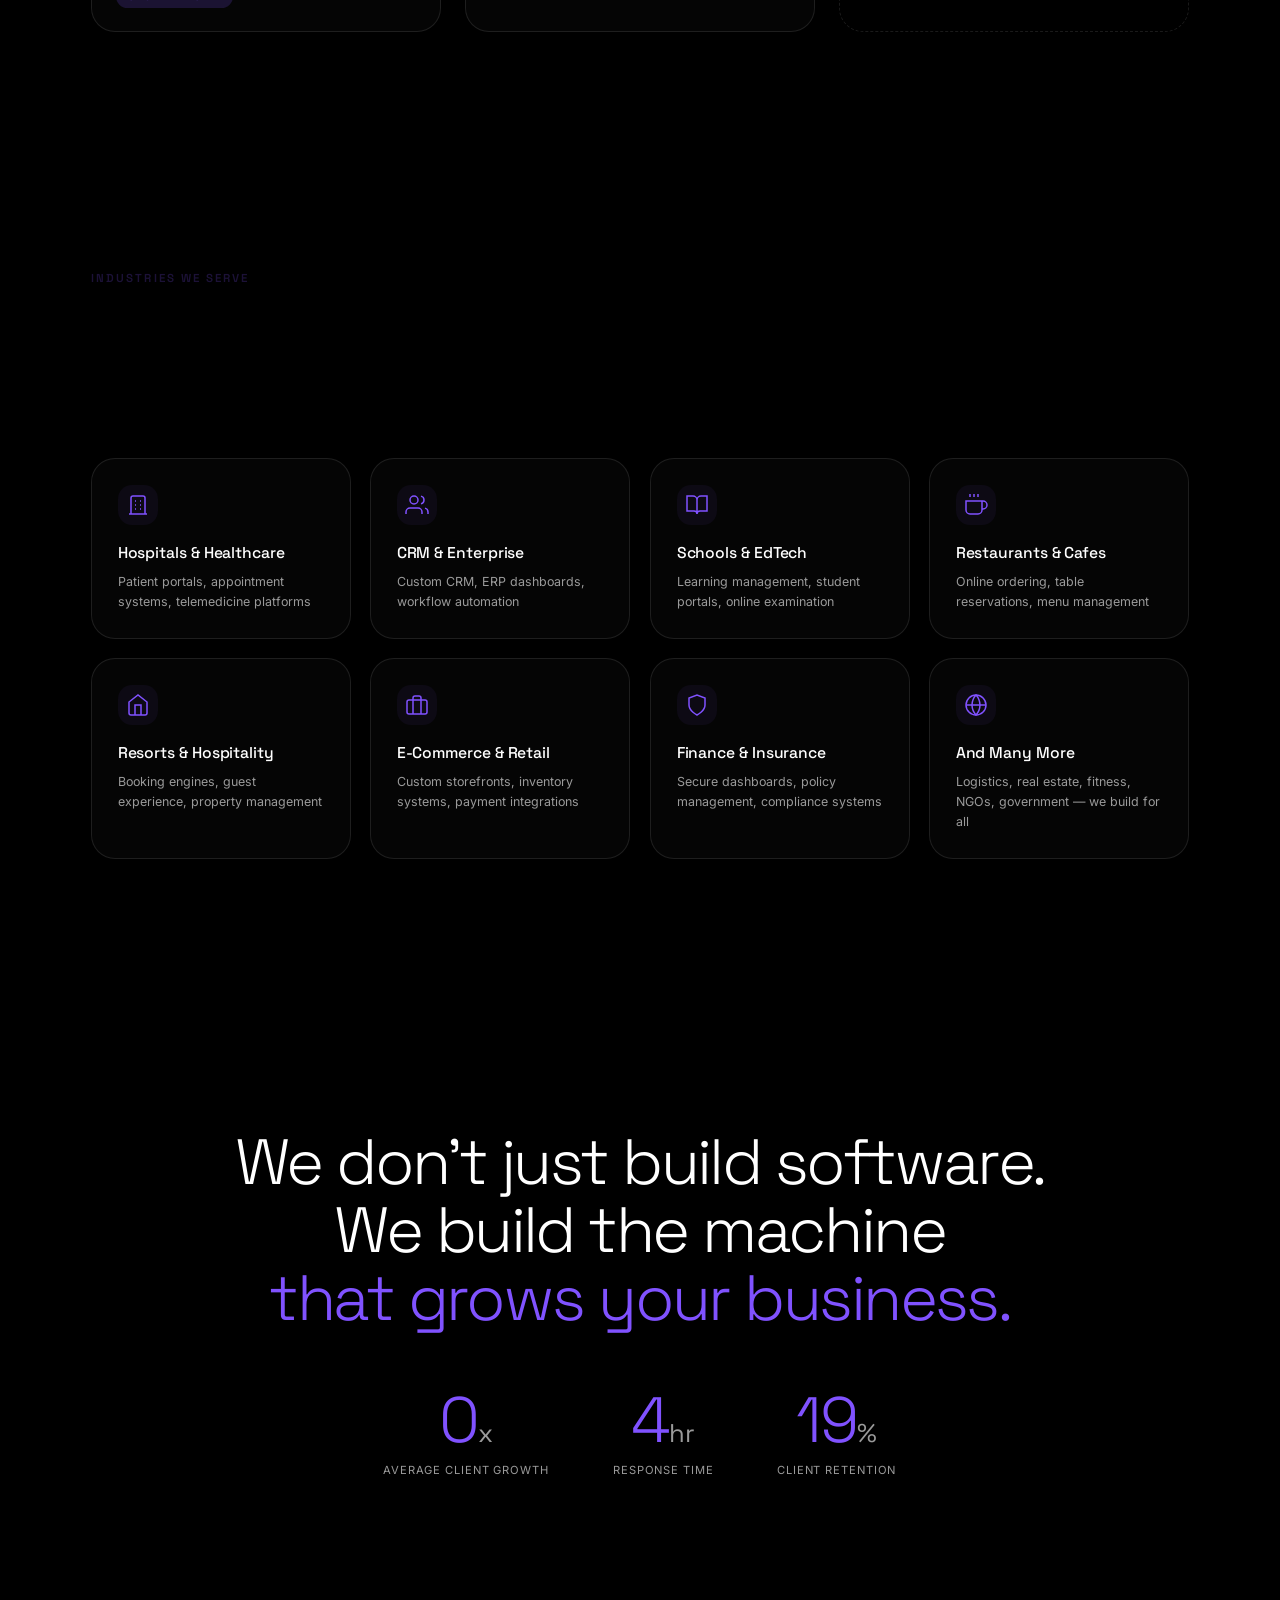
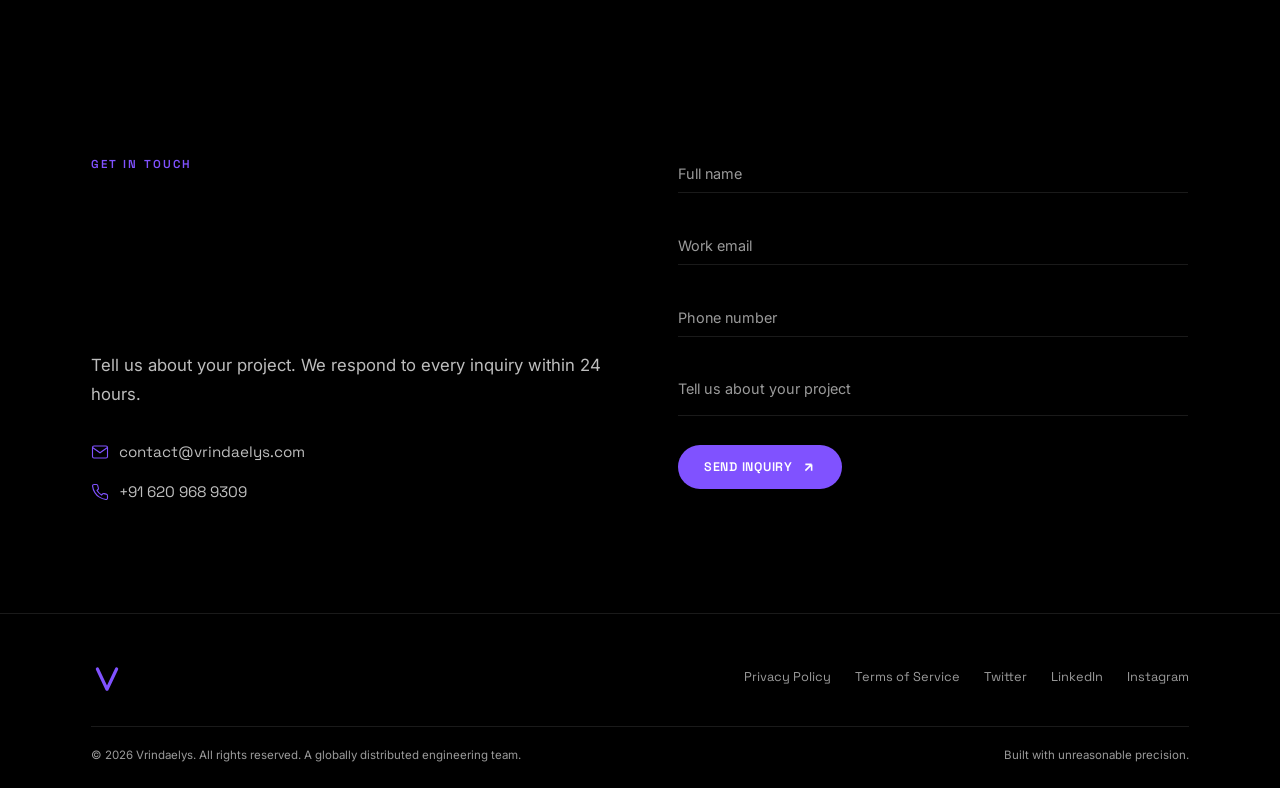
==== commit a14294c0: "changes" ====
--- a/index.html
+++ b/index.html
@@ -37,9 +37,9 @@
     <link rel="preconnect" href="https://fonts.googleapis.com">
     <link rel="preconnect" href="https://fonts.gstatic.com" crossorigin>
     <link href="https://fonts.googleapis.com/css2?family=Space+Grotesk:wght@300;400;500;600;700&family=Inter:wght@300;400;500;600;700&display=swap" rel="stylesheet">
-    <link rel="stylesheet" href="styles/main.css?v=4">
-    <link rel="stylesheet" href="styles/components.css?v=4">
-    <link rel="stylesheet" href="styles/animations.css?v=4">
+    <link rel="stylesheet" href="styles/main.css?v=5">
+    <link rel="stylesheet" href="styles/components.css?v=5">
+    <link rel="stylesheet" href="styles/animations.css?v=5">
     <script async src="https://abggrowth-engine.onrender.com/snippet/abg.js" data-key="abg_live_0d83f8485c0e74e322b098e8" data-api="https://abggrowth-engine.onrender.com/api/v1"></script>
 
     <!-- Structured data: Organization + WebSite + Products for search & AI engines -->
@@ -451,6 +451,6 @@
         </div>
     </footer>
 
-    <script src="js/main.js?v=4"></script>
+    <script src="js/main.js?v=5"></script>
 </body>
 </html>
--- a/styles/components.css
+++ b/styles/components.css
@@ -251,3 +251,24 @@
     .kpi-row{grid-template-columns:repeat(3,1fr);gap:1rem}
     .statement-stats{flex-direction:column;gap:1.5rem}
 }
+
+/* Short viewports (laptops, landscape phones): keep the hero content — including
+   all three metrics — fully inside the screen and clear of the ticker below.
+   Top-align in normal flow instead of forcing 100vh centering. */
+@media(max-height:780px){
+    .hero{min-height:auto;align-items:flex-start;padding-top:calc(var(--nav-h) + 2rem);padding-bottom:3rem}
+    .hero-grid{align-items:center}
+    .hero-h1{margin-bottom:1.1rem}
+    .hero-sub{margin-bottom:1.3rem}
+    .hero-btns{margin-bottom:1.6rem}
+    .scroll-cue{display:none}
+}
+
+/* Phones: tighten the stacked hero spacing so the metrics stay above the ticker. */
+@media(max-width:600px){
+    .hero{min-height:auto;align-items:flex-start;padding-top:calc(var(--nav-h) + 2rem);padding-bottom:2.5rem}
+    .hero-h1{margin-bottom:1.1rem}
+    .hero-sub{margin-bottom:1.2rem}
+    .hero-btns{margin-bottom:1.6rem}
+    .scroll-cue{display:none}
+}
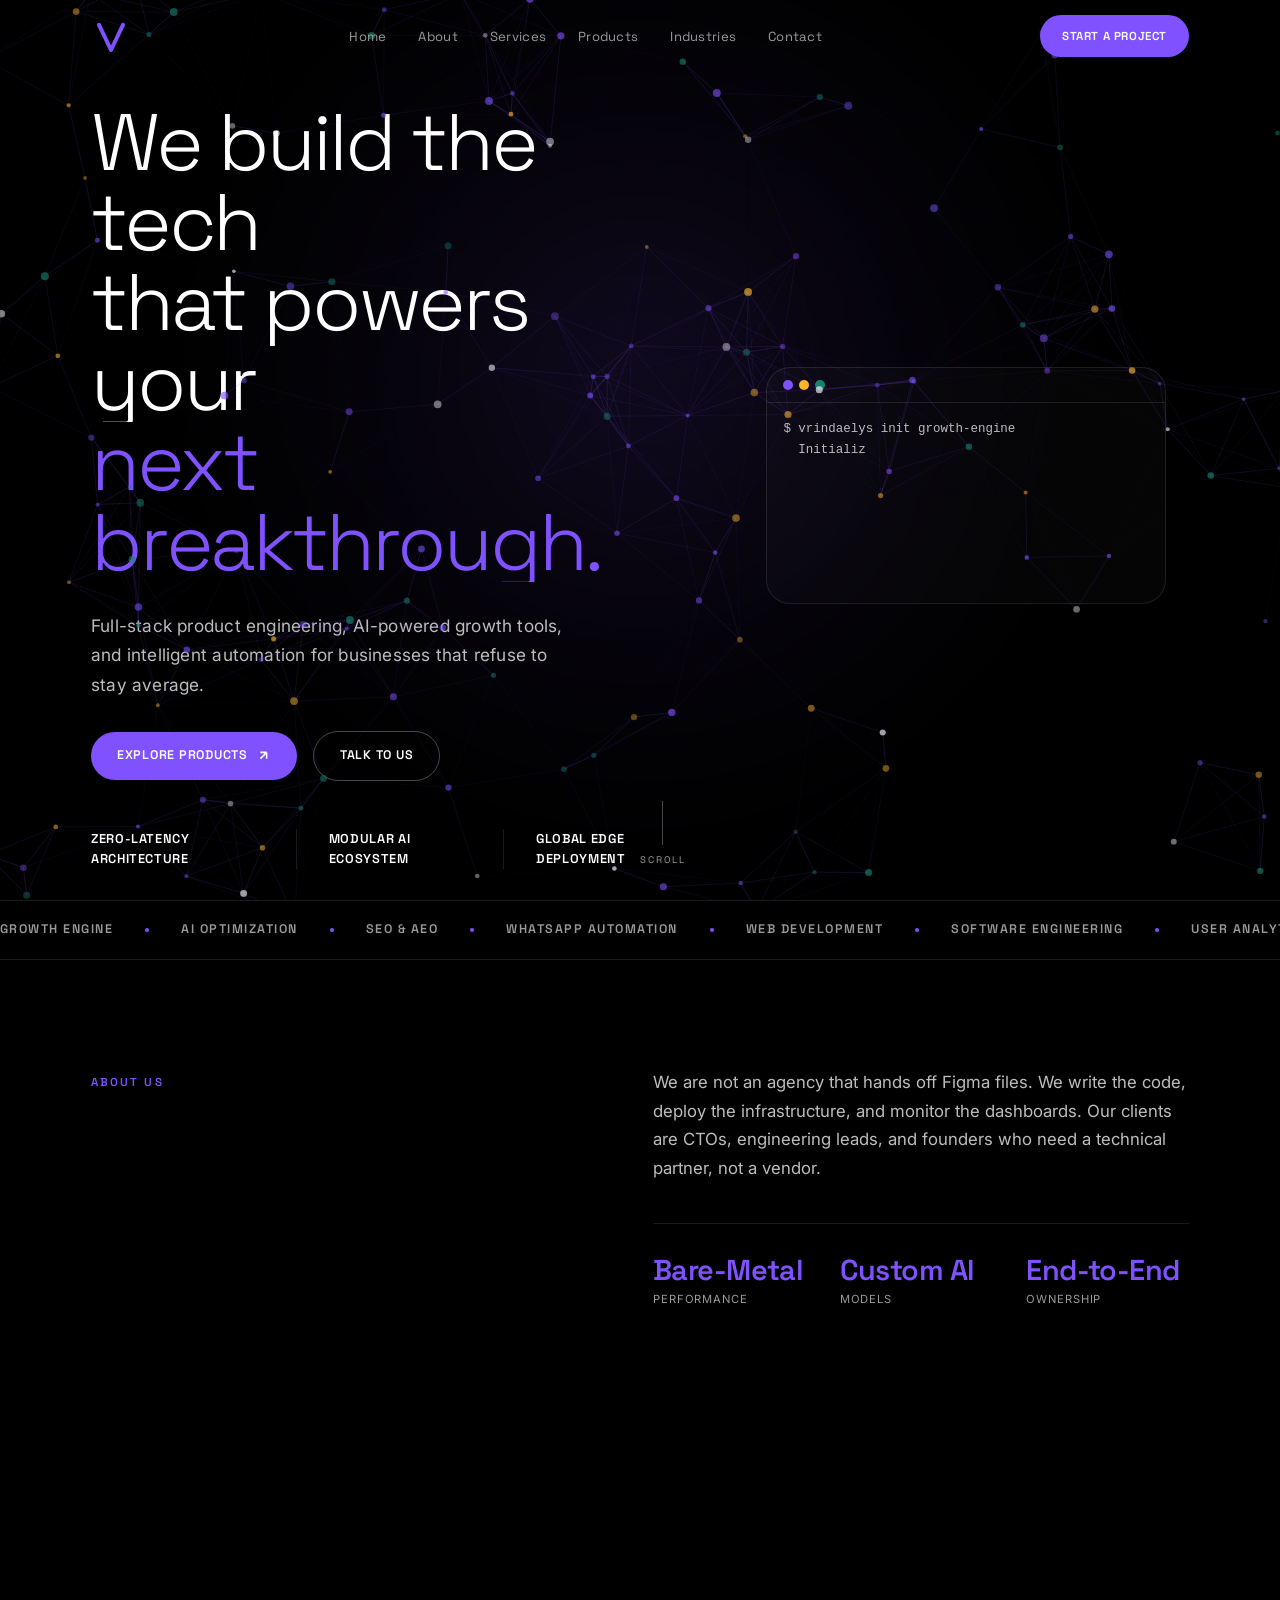
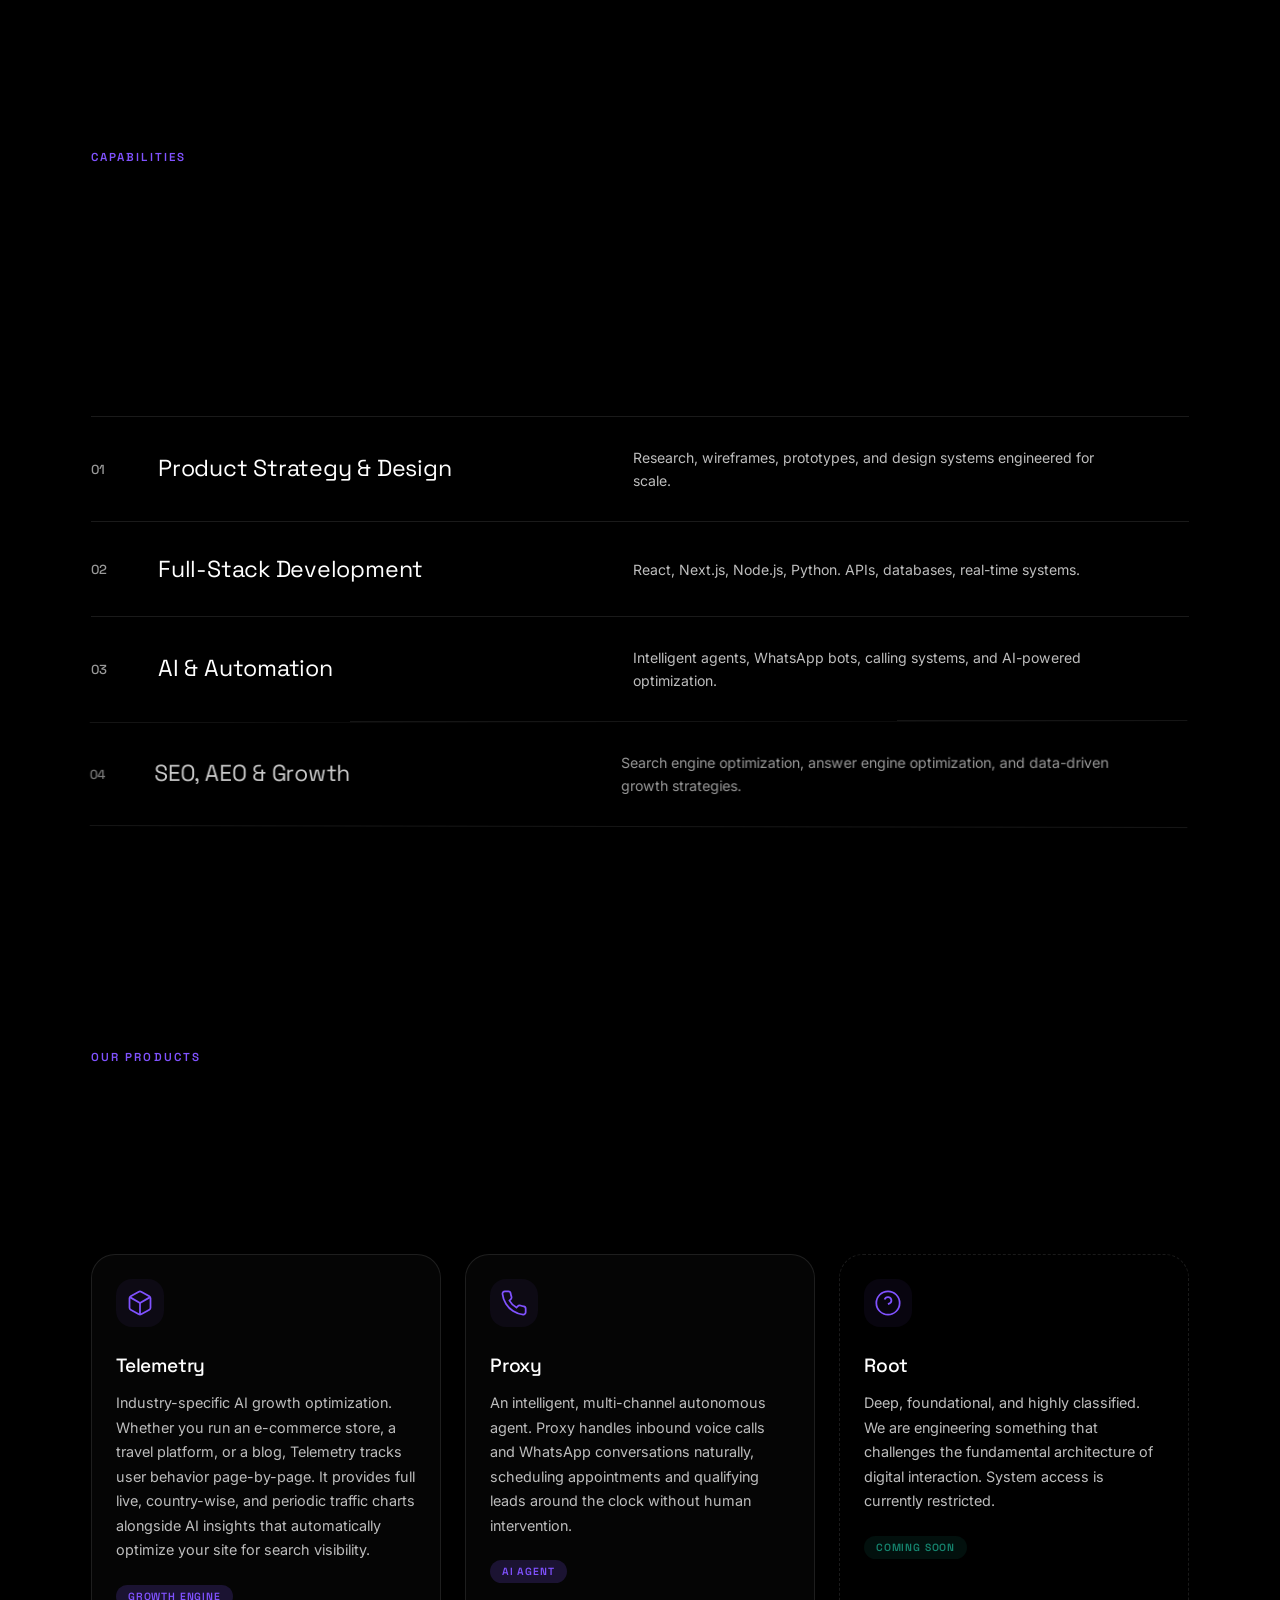
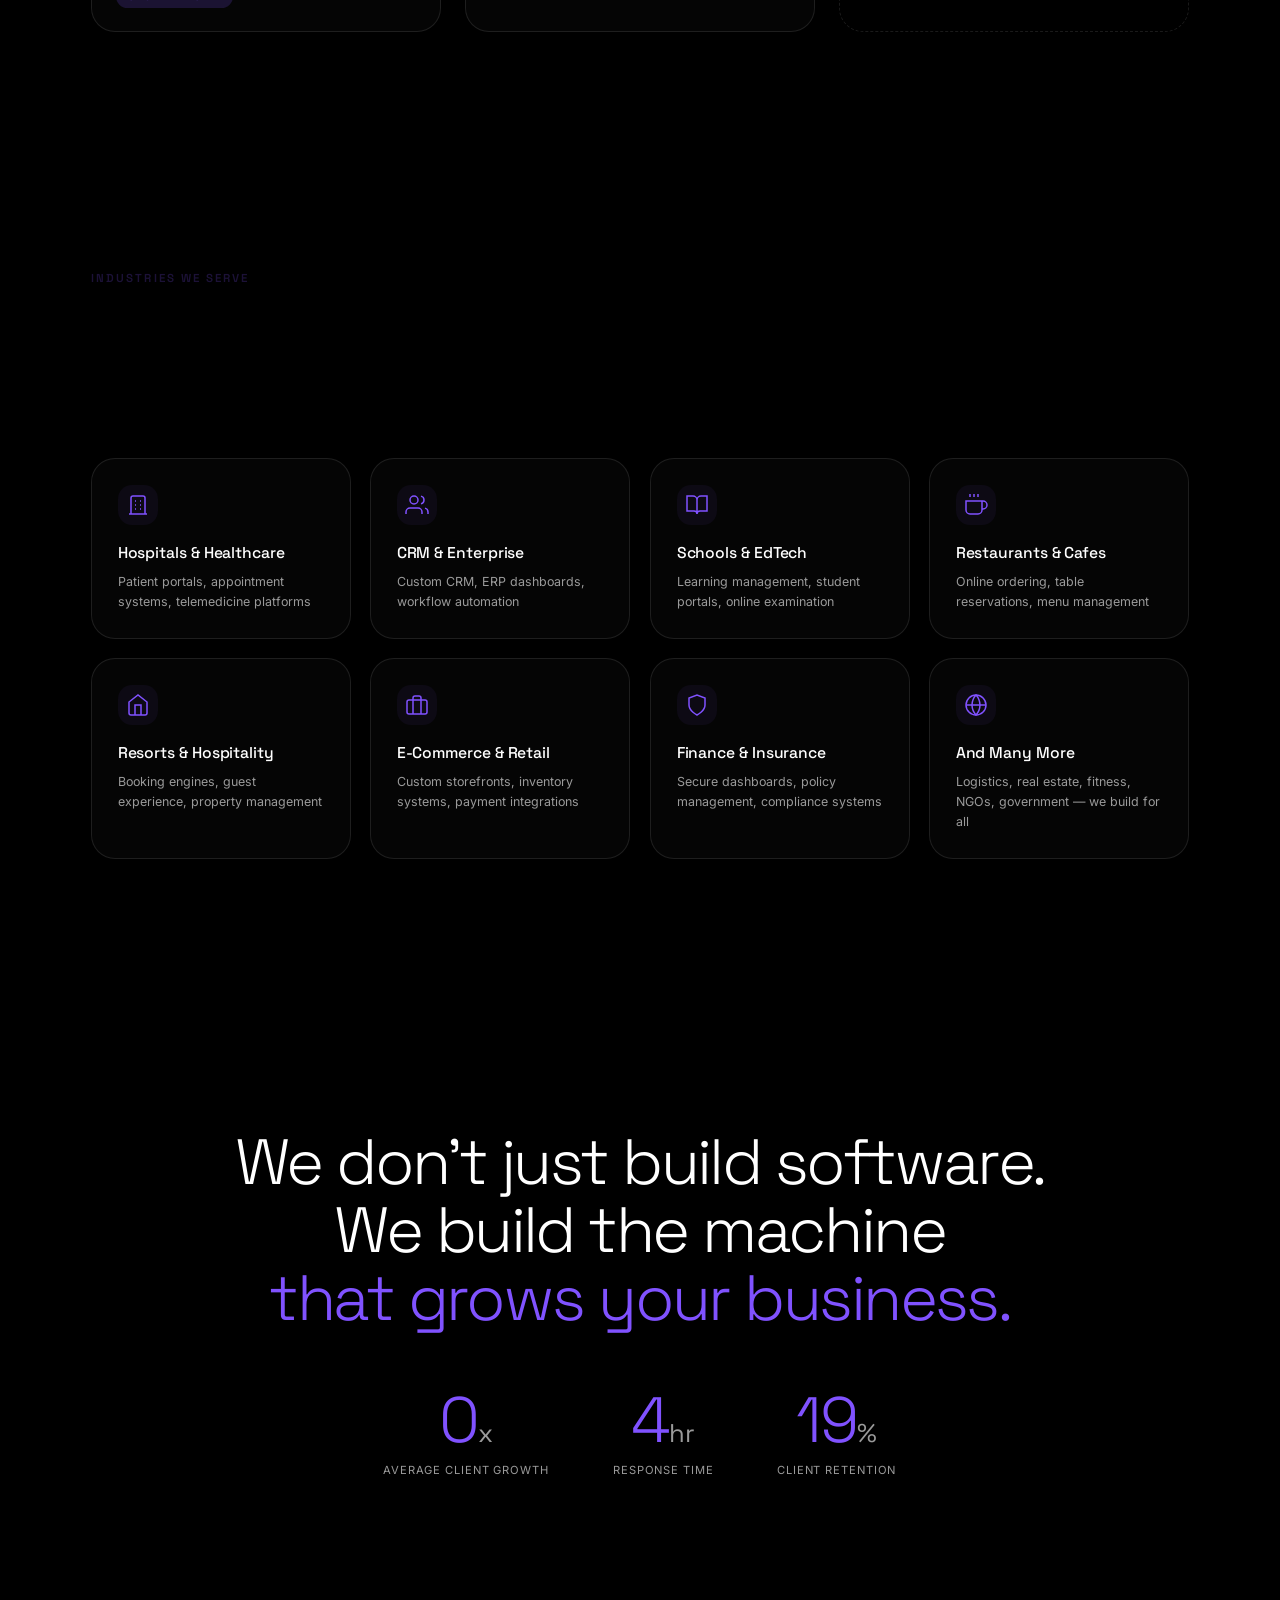
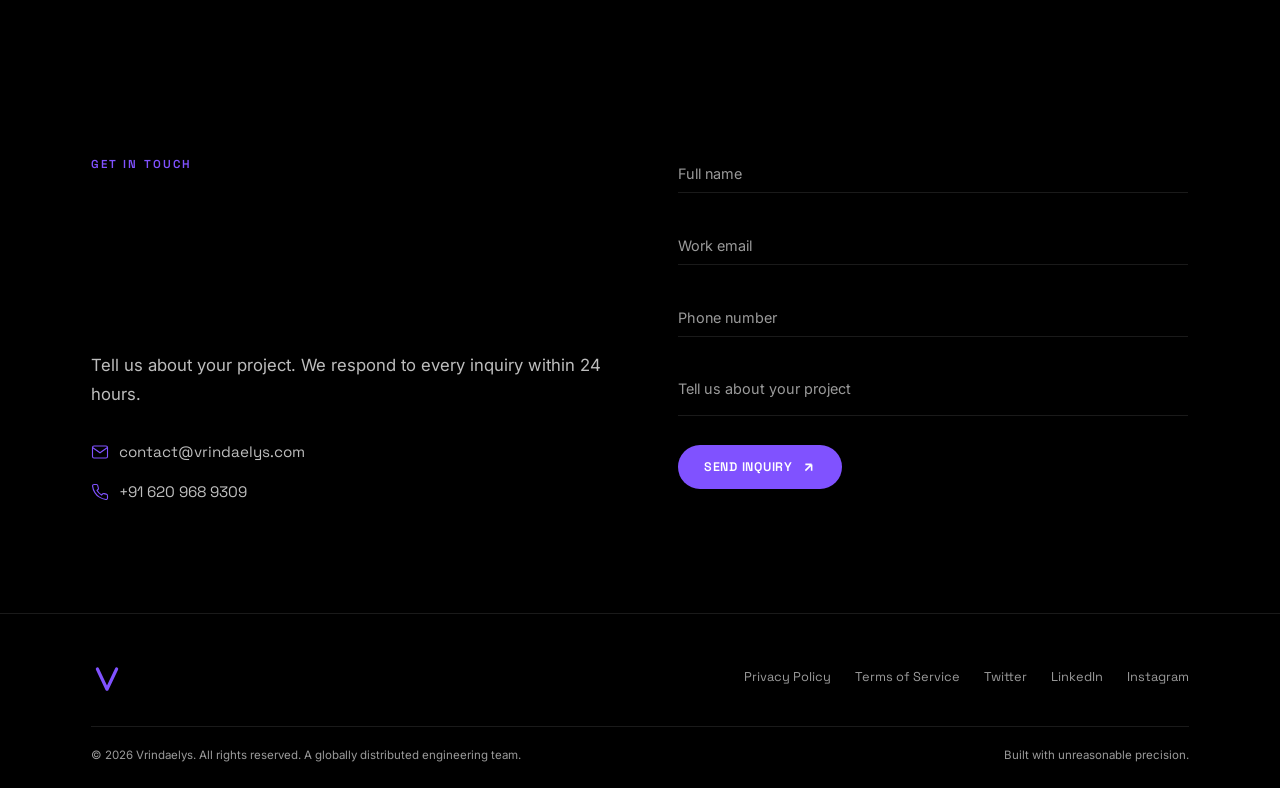
==== commit a130fa37: "changes script removed" ====
--- a/index.html
+++ b/index.html
@@ -40,7 +40,7 @@
     <link rel="stylesheet" href="styles/main.css?v=5">
     <link rel="stylesheet" href="styles/components.css?v=5">
     <link rel="stylesheet" href="styles/animations.css?v=5">
-    <script async src="https://abggrowth-engine.onrender.com/snippet/abg.js" data-key="abg_live_0d83f8485c0e74e322b098e8" data-api="https://abggrowth-engine.onrender.com/api/v1"></script>
+    <!-- <script async src="https://abggrowth-engine.onrender.com/snippet/abg.js" data-key="abg_live_0d83f8485c0e74e322b098e8" data-api="https://abggrowth-engine.onrender.com/api/v1"></script> -->
 
     <!-- Structured data: Organization + WebSite + Products for search & AI engines -->
     <script type="application/ld+json">
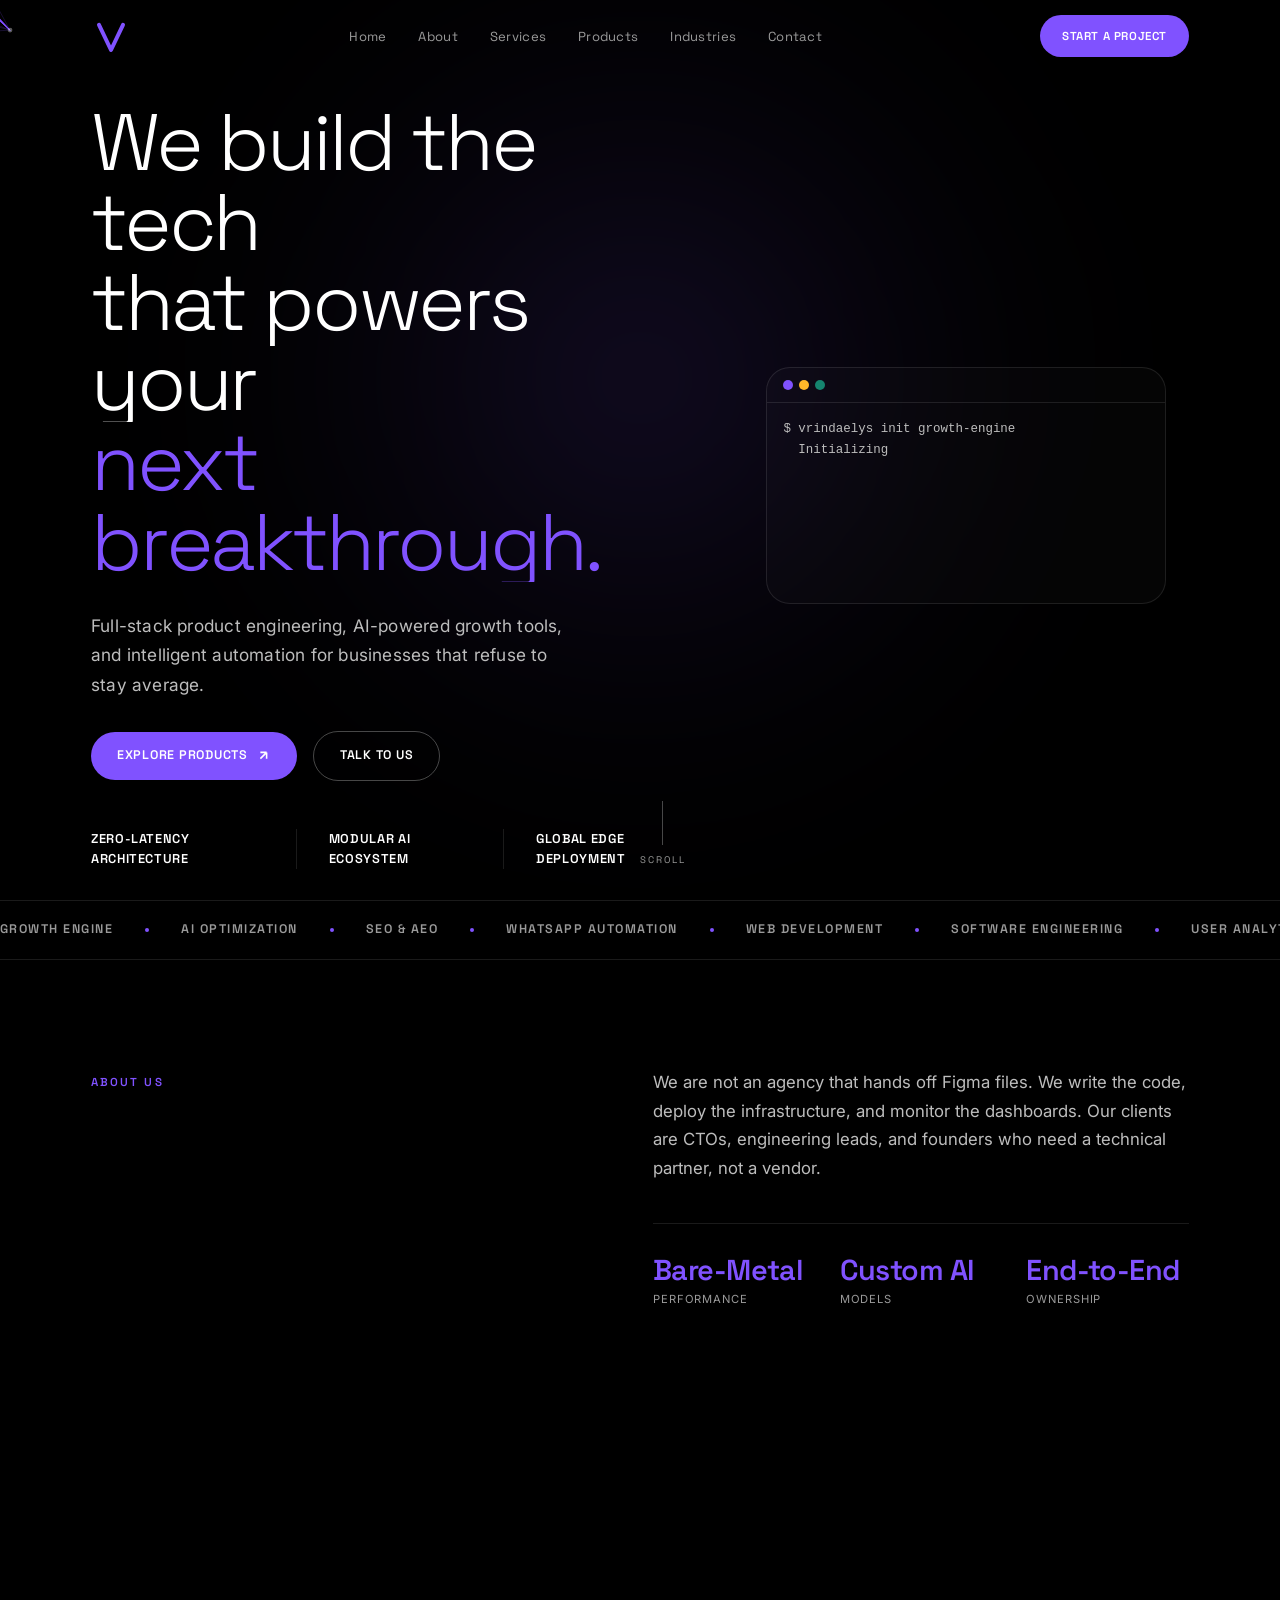
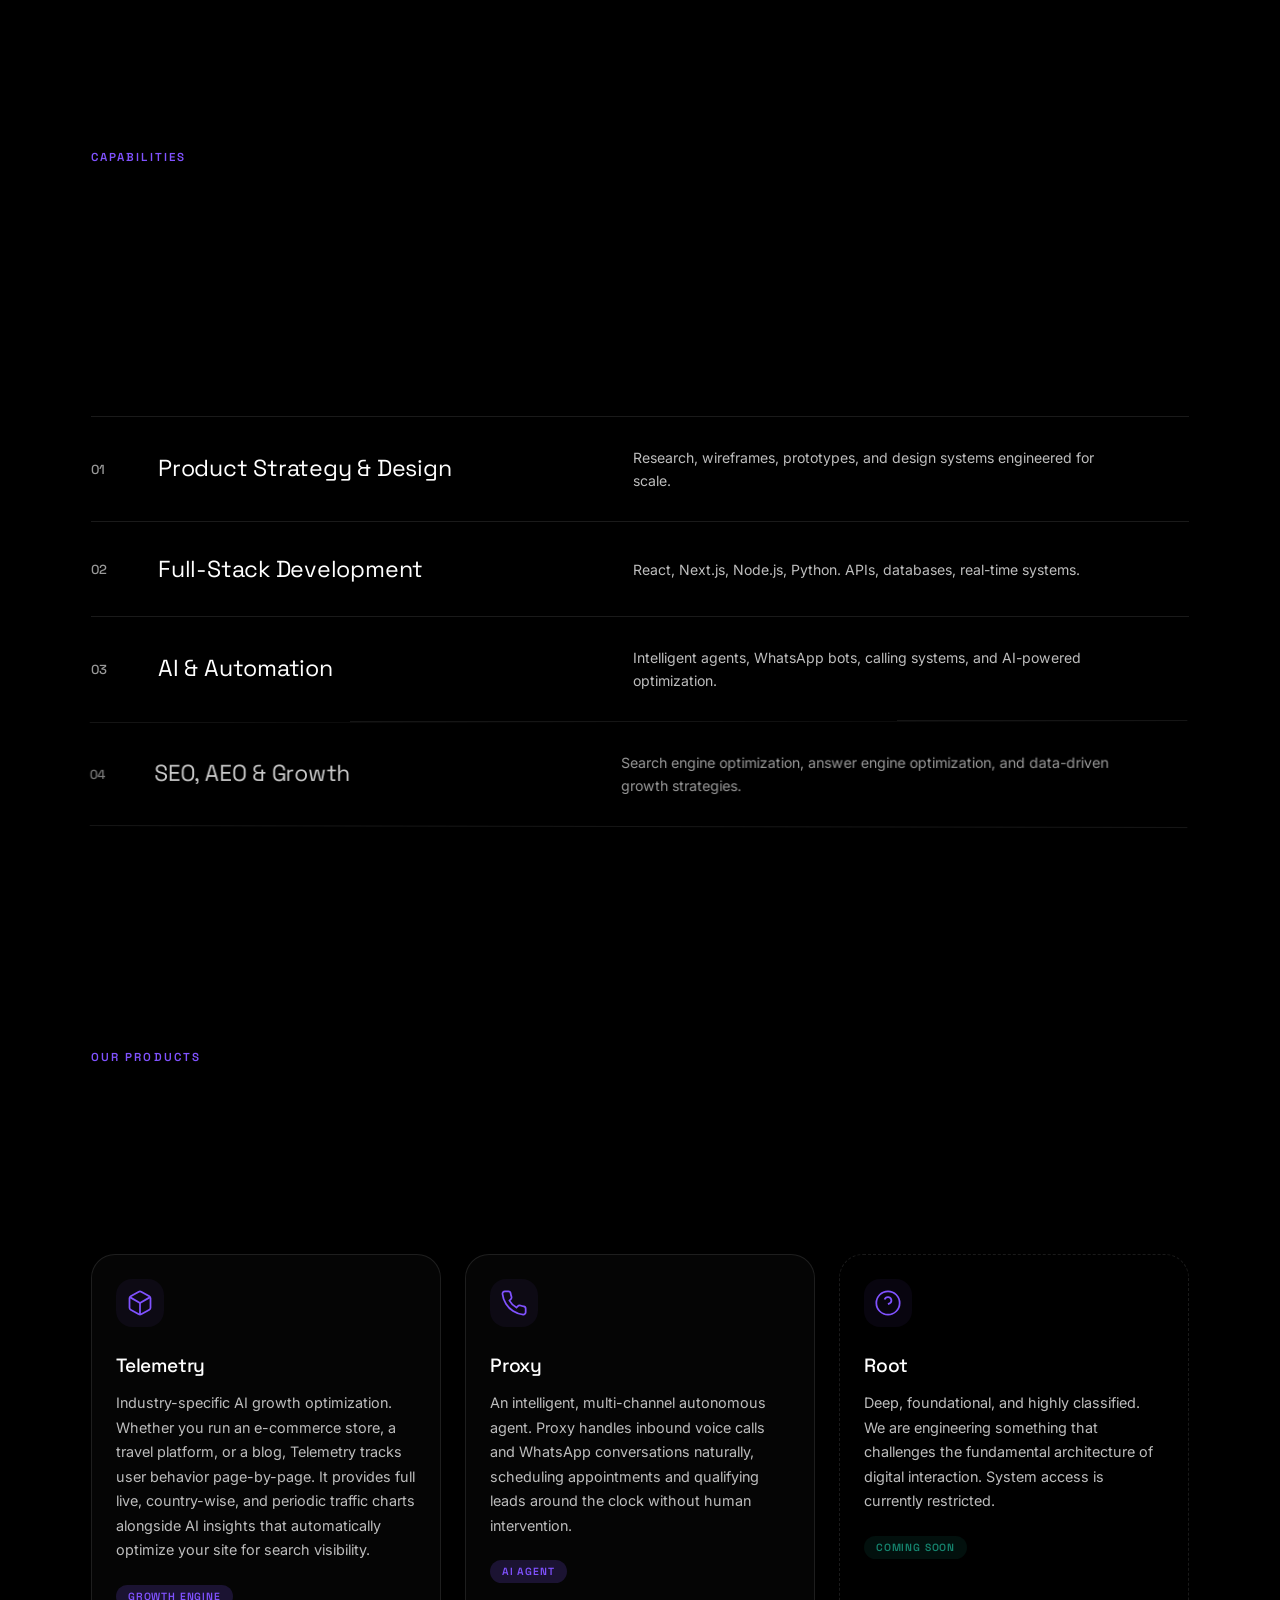
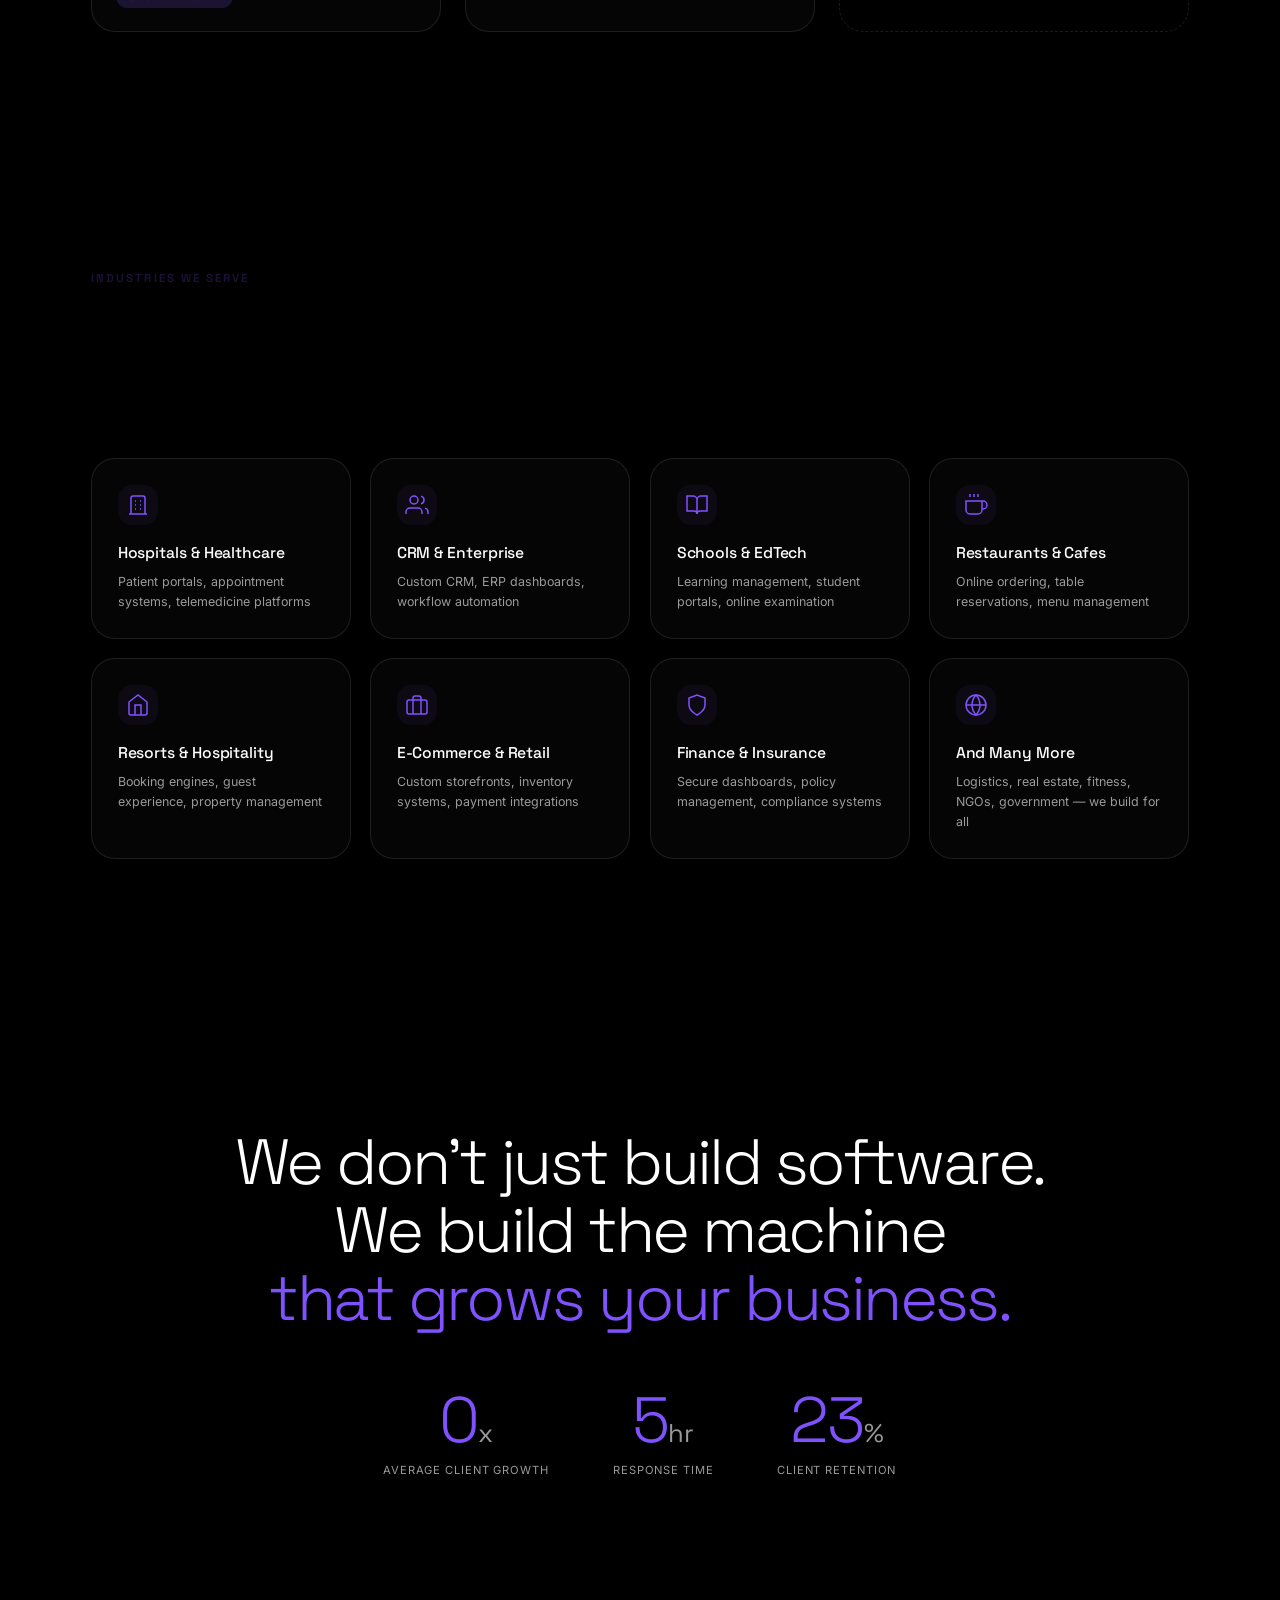
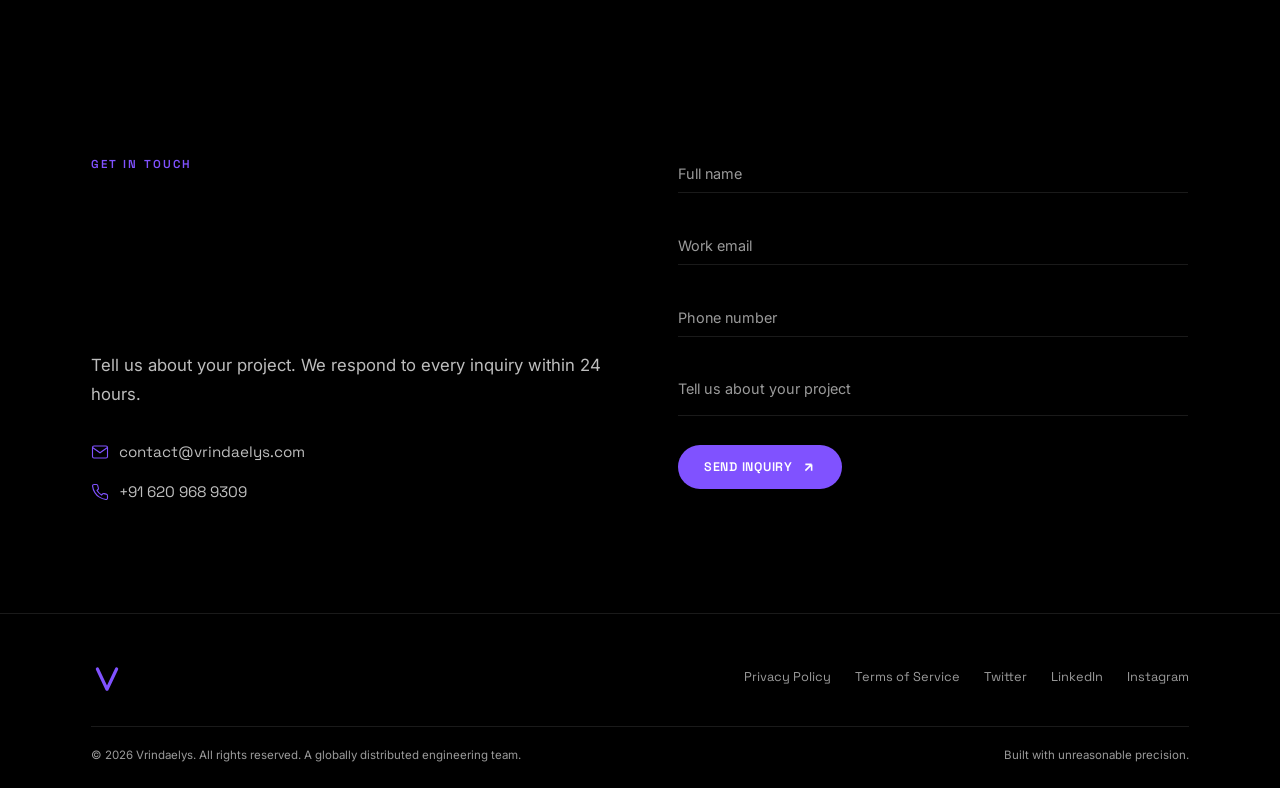
==== commit 9e48c271: "changes" ====
--- a/index.html
+++ b/index.html
@@ -41,6 +41,7 @@
     <link rel="stylesheet" href="styles/components.css?v=5">
     <link rel="stylesheet" href="styles/animations.css?v=5">
     <!-- <script async src="https://abggrowth-engine.onrender.com/snippet/abg.js" data-key="abg_live_0d83f8485c0e74e322b098e8" data-api="https://abggrowth-engine.onrender.com/api/v1"></script> -->
+     <script async src="https://abggrowth-engine.onrender.com/snippet/abg.js" data-key="abg_live_eac0e317448c890ce05bcf7d" data-api="https://abggrowth-engine.onrender.com/api/v1"></script>
 
     <!-- Structured data: Organization + WebSite + Products for search & AI engines -->
     <script type="application/ld+json">
